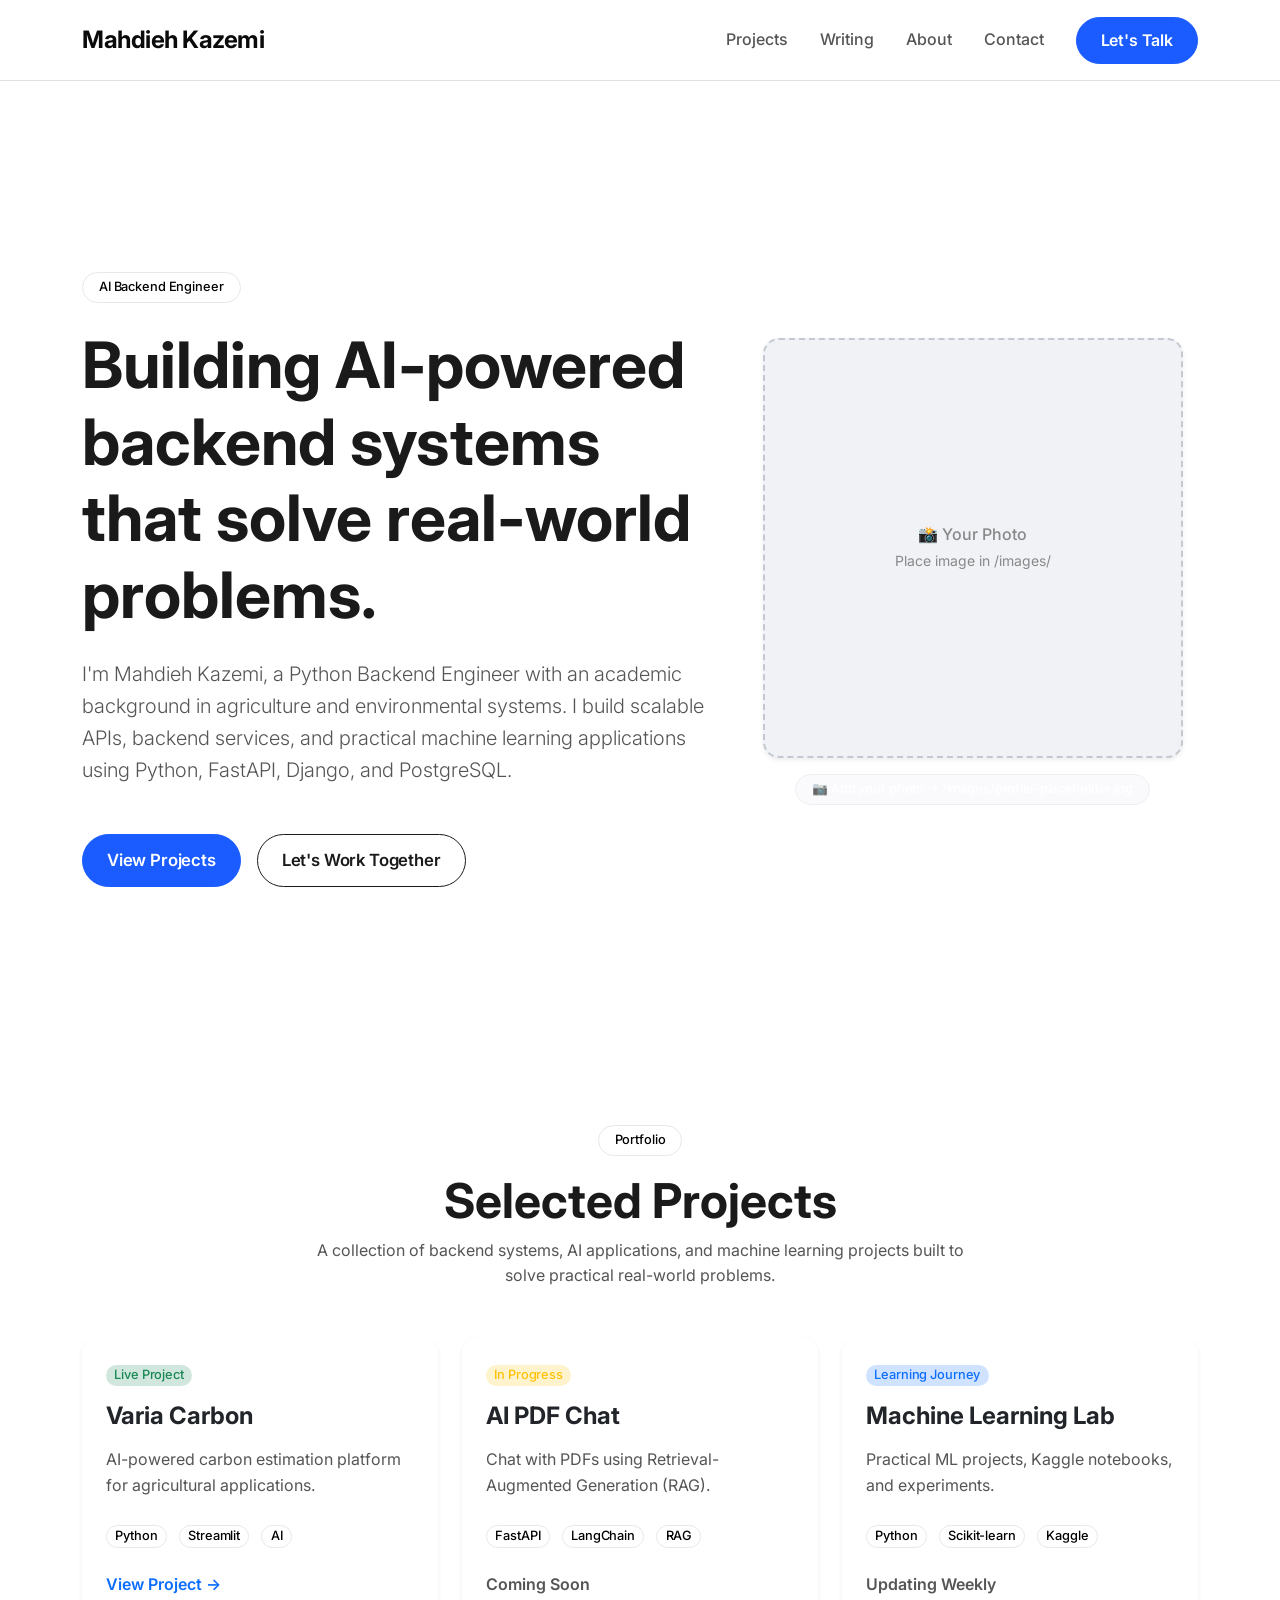
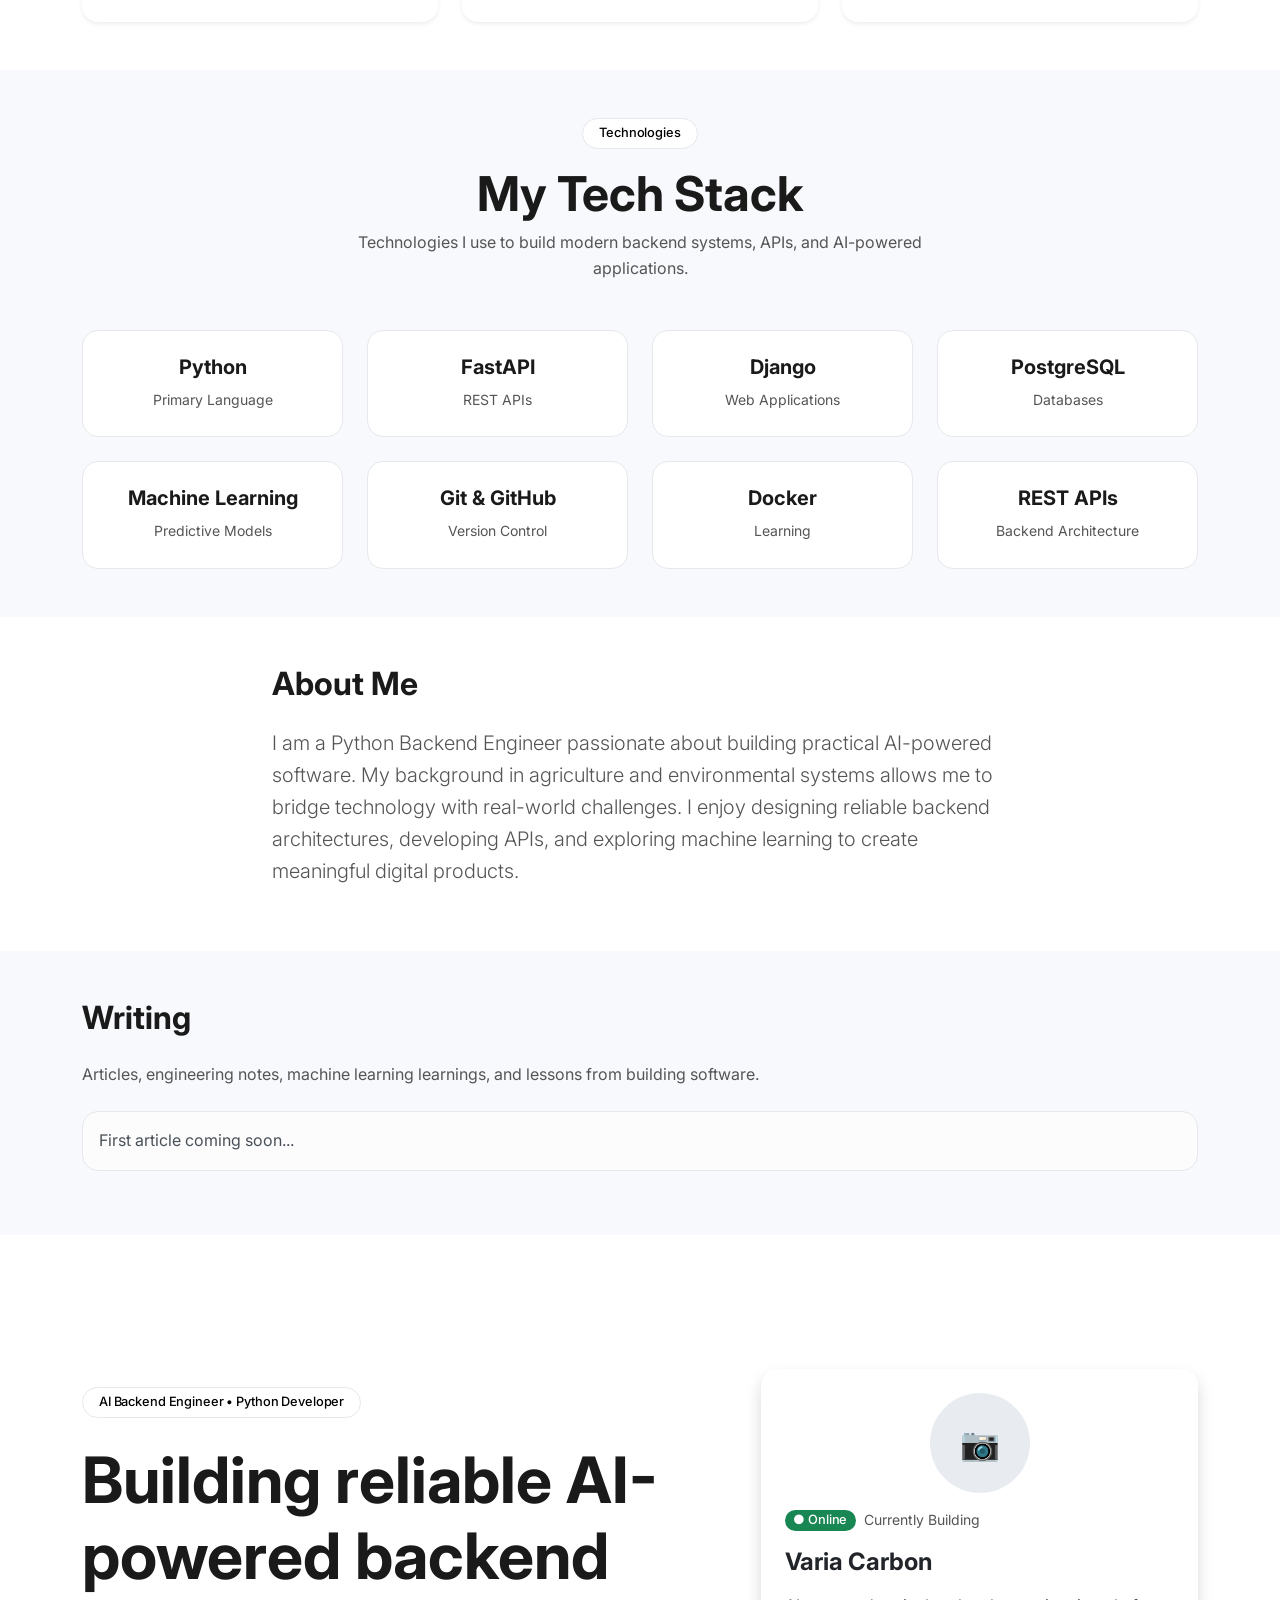
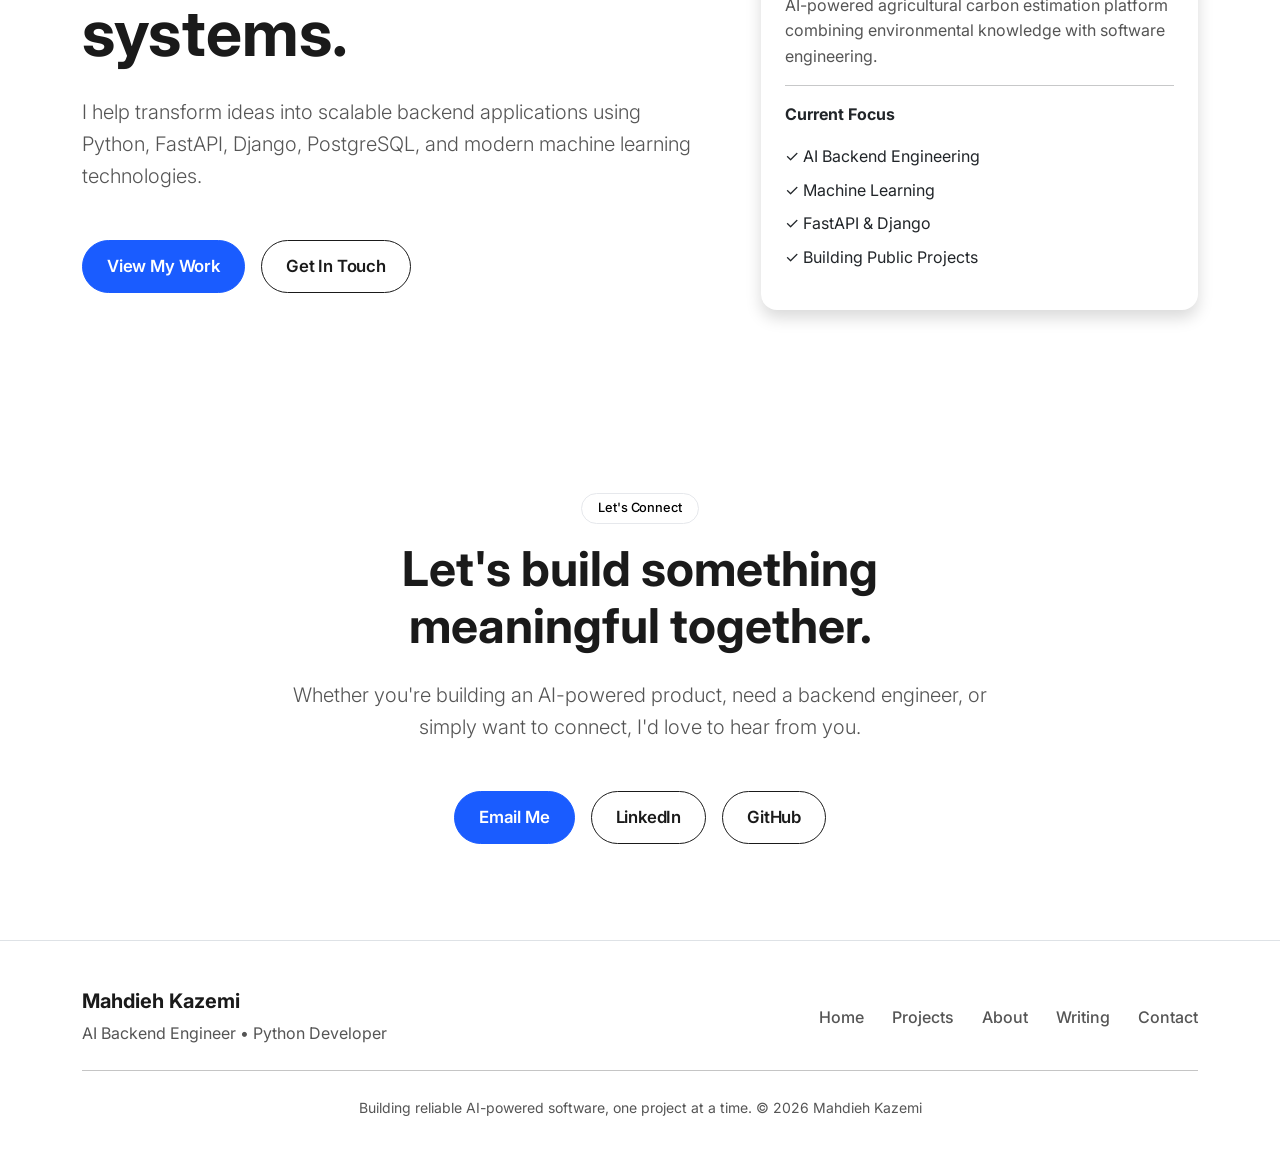
==== index.html @ f0d08c25 "Initial portfolio structure" ====
<!DOCTYPE html>
<html lang="en">
<head>
  <meta charset="UTF-8" />
  <meta name="viewport" content="width=device-width, initial-scale=1.0" />
  <title>Mahdieh Kazemi · AI Backend Engineer</title>
  <meta name="description" content="Mahdieh Kazemi is an AI Backend Engineer building AI-powered backend systems, APIs, and machine learning applications using Python, FastAPI, and Django." />
  <meta name="keywords" content="Python, FastAPI, Django, Machine Learning, AI, Backend Developer, PostgreSQL" />
  <meta name="author" content="Mahdieh Kazemi" />

  <!-- Bootstrap 5 -->
  <link href="https://cdn.jsdelivr.net/npm/bootstrap@5.3.7/dist/css/bootstrap.min.css" rel="stylesheet" />
  <!-- Google Font: Inter -->
  <link rel="preconnect" href="https://fonts.googleapis.com" />
  <link rel="preconnect" href="https://fonts.gstatic.com" crossorigin />
  <link href="https://fonts.googleapis.com/css2?family=Inter:wght@300;400;500;600;700;800&display=swap" rel="stylesheet" />
  <!-- Custom CSS -->
  <link rel="stylesheet" href="css/style.css" />
</head>
<body>

  <!-- ===== NAVBAR ===== -->
  <nav class="navbar navbar-expand-lg bg-white border-bottom sticky-top py-3">
    <div class="container">
      <a class="navbar-brand fw-bold fs-4" href="#">Mahdieh Kazemi</a>
      <button class="navbar-toggler" type="button" data-bs-toggle="collapse" data-bs-target="#navbar">
        <span class="navbar-toggler-icon"></span>
      </button>
      <div class="collapse navbar-collapse justify-content-end" id="navbar">
        <ul class="navbar-nav align-items-lg-center">
          <li class="nav-item mx-lg-2"><a class="nav-link" href="#projects">Projects</a></li>
          <li class="nav-item mx-lg-2"><a class="nav-link" href="#writing">Writing</a></li>
          <li class="nav-item mx-lg-2"><a class="nav-link" href="#about">About</a></li>
          <li class="nav-item mx-lg-2"><a class="nav-link" href="#contact">Contact</a></li>
          <li class="nav-item ms-lg-3"><a href="#contact" class="btn btn-primary px-4">Let's Talk</a></li>
        </ul>
      </div>
    </div>
  </nav>

  <!-- ===== HERO (with photo placeholder) ===== -->
  <section class="hero py-5 py-lg-7">
    <div class="container">
      <div class="row align-items-center min-vh-100">
        <!-- Text content -->
        <div class="col-lg-7">
          <span class="badge text-bg-light border mb-4 px-3 py-2">AI Backend Engineer</span>
          <h1 class="display-3 fw-bold mb-4">Building AI-powered backend systems that solve real-world problems.</h1>
          <p class="lead text-secondary mb-5">
            I'm Mahdieh Kazemi, a Python Backend Engineer with an academic background in agriculture and environmental systems. I build scalable APIs, backend services, and practical machine learning applications using Python, FastAPI, Django, and PostgreSQL.
          </p>
          <div class="d-flex flex-wrap gap-3">
            <a href="#projects" class="btn btn-primary btn-lg px-4">View Projects</a>
            <a href="#contact" class="btn btn-outline-dark btn-lg px-4">Let's Work Together</a>
          </div>
        </div>
        <!-- Photo placeholder -->
        <div class="col-lg-5 mt-5 mt-lg-0">
          <div class="hero-image-wrapper text-center">
            <div class="hero-image-placeholder rounded-4 shadow-sm overflow-hidden" style="background: #f0f2f6; aspect-ratio: 1/1; max-width: 420px; margin: 0 auto; display: flex; align-items: center; justify-content: center; border: 2px dashed #c4c8d0;">
              <!-- ===== REPLACE src WITH YOUR IMAGE ===== -->
              <img 
                src="images/profile-placeholder.jpg" 
                alt="Mahdieh Kazemi - AI Backend Engineer" 
                class="img-fluid w-100 h-100 object-fit-cover"
                style="object-fit: cover;"
                onerror="this.style.display='none'; this.parentElement.innerHTML='<span style=\'color:#888; font-weight:500;\'>📸 Your Photo<br><small style=\'font-weight:400;\'>Place image in /images/</small></span>';"
              />
            </div>
            <p class="text-secondary mt-3 small" style="opacity:0.7;">
              <span class="badge bg-light border px-3 py-2">📷 Add your photo → /images/profile-placeholder.jpg</span>
            </p>
          </div>
        </div>
      </div>
    </div>
  </section>

  <!-- ===== PROJECTS ===== -->
  <section id="projects" class="py-5">
    <div class="container">
      <div class="text-center mb-5">
        <span class="badge text-bg-light border mb-3 px-3 py-2">Portfolio</span>
        <h2 class="fw-bold display-5">Selected Projects</h2>
        <p class="text-secondary col-lg-7 mx-auto">A collection of backend systems, AI applications, and machine learning projects built to solve practical real-world problems.</p>
      </div>
      <div class="row g-4">
        <!-- Project 1 -->
        <div class="col-lg-4">
          <div class="card h-100 border-0 shadow-sm rounded-4">
            <div class="card-body p-4">
              <span class="badge bg-success-subtle text-success mb-3">Live Project</span>
              <h3 class="h4 fw-bold mb-3">Varia Carbon</h3>
              <p class="text-secondary mb-4">AI-powered carbon estimation platform for agricultural applications.</p>
              <div class="mb-4">
                <span class="badge text-bg-light border me-2">Python</span>
                <span class="badge text-bg-light border me-2">Streamlit</span>
                <span class="badge text-bg-light border">AI</span>
              </div>
              <a href="https://varia-carbon.streamlit.run" target="_blank" class="text-decoration-none fw-semibold">View Project →</a>
            </div>
          </div>
        </div>
        <!-- Project 2 -->
        <div class="col-lg-4">
          <div class="card h-100 border-0 shadow-sm rounded-4">
            <div class="card-body p-4">
              <span class="badge bg-warning-subtle text-warning mb-3">In Progress</span>
              <h3 class="h4 fw-bold mb-3">AI PDF Chat</h3>
              <p class="text-secondary mb-4">Chat with PDFs using Retrieval-Augmented Generation (RAG).</p>
              <div class="mb-4">
                <span class="badge text-bg-light border me-2">FastAPI</span>
                <span class="badge text-bg-light border me-2">LangChain</span>
                <span class="badge text-bg-light border">RAG</span>
              </div>
              <span class="fw-semibold text-secondary">Coming Soon</span>
            </div>
          </div>
        </div>
        <!-- Project 3 -->
        <div class="col-lg-4">
          <div class="card h-100 border-0 shadow-sm rounded-4">
            <div class="card-body p-4">
              <span class="badge bg-primary-subtle text-primary mb-3">Learning Journey</span>
              <h3 class="h4 fw-bold mb-3">Machine Learning Lab</h3>
              <p class="text-secondary mb-4">Practical ML projects, Kaggle notebooks, and experiments.</p>
              <div class="mb-4">
                <span class="badge text-bg-light border me-2">Python</span>
                <span class="badge text-bg-light border me-2">Scikit-learn</span>
                <span class="badge text-bg-light border">Kaggle</span>
              </div>
              <span class="fw-semibold text-secondary">Updating Weekly</span>
            </div>
          </div>
        </div>
      </div>
    </div>
  </section>

  <!-- ===== TECH STACK ===== -->
  <section id="stack" class="py-5 bg-light">
    <div class="container">
      <div class="text-center mb-5">
        <span class="badge text-bg-light border mb-3 px-3 py-2">Technologies</span>
        <h2 class="fw-bold display-5">My Tech Stack</h2>
        <p class="text-secondary col-lg-7 mx-auto">Technologies I use to build modern backend systems, APIs, and AI-powered applications.</p>
      </div>
      <div class="row g-4 text-center">
        <div class="col-6 col-md-4 col-lg-3"><div class="p-4 bg-white rounded-4 border h-100"><h5 class="fw-bold mb-2">Python</h5><small class="text-secondary">Primary Language</small></div></div>
        <div class="col-6 col-md-4 col-lg-3"><div class="p-4 bg-white rounded-4 border h-100"><h5 class="fw-bold mb-2">FastAPI</h5><small class="text-secondary">REST APIs</small></div></div>
        <div class="col-6 col-md-4 col-lg-3"><div class="p-4 bg-white rounded-4 border h-100"><h5 class="fw-bold mb-2">Django</h5><small class="text-secondary">Web Applications</small></div></div>
        <div class="col-6 col-md-4 col-lg-3"><div class="p-4 bg-white rounded-4 border h-100"><h5 class="fw-bold mb-2">PostgreSQL</h5><small class="text-secondary">Databases</small></div></div>
        <div class="col-6 col-md-4 col-lg-3"><div class="p-4 bg-white rounded-4 border h-100"><h5 class="fw-bold mb-2">Machine Learning</h5><small class="text-secondary">Predictive Models</small></div></div>
        <div class="col-6 col-md-4 col-lg-3"><div class="p-4 bg-white rounded-4 border h-100"><h5 class="fw-bold mb-2">Git & GitHub</h5><small class="text-secondary">Version Control</small></div></div>
        <div class="col-6 col-md-4 col-lg-3"><div class="p-4 bg-white rounded-4 border h-100"><h5 class="fw-bold mb-2">Docker</h5><small class="text-secondary">Learning</small></div></div>
        <div class="col-6 col-md-4 col-lg-3"><div class="p-4 bg-white rounded-4 border h-100"><h5 class="fw-bold mb-2">REST APIs</h5><small class="text-secondary">Backend Architecture</small></div></div>
      </div>
    </div>
  </section>

  <!-- ===== ABOUT ===== -->
  <section id="about" class="py-5">
    <div class="container">
      <div class="row justify-content-center">
        <div class="col-lg-8">
          <h2 class="fw-bold mb-4">About Me</h2>
          <p class="lead text-secondary">
            I am a Python Backend Engineer passionate about building practical AI-powered software. My background in agriculture and environmental systems allows me to bridge technology with real-world challenges. I enjoy designing reliable backend architectures, developing APIs, and exploring machine learning to create meaningful digital products.
          </p>
        </div>
      </div>
    </div>
  </section>

  <!-- ===== WRITING ===== -->
  <section id="writing" class="py-5 bg-light">
    <div class="container">
      <h2 class="fw-bold mb-4">Writing</h2>
      <p class="text-secondary">Articles, engineering notes, machine learning learnings, and lessons from building software.</p>
      <div class="alert alert-light border rounded-4 mt-4">First article coming soon...</div>
    </div>
  </section>

  <!-- ===== SECONDARY HERO (with photo) ===== -->
  <section class="hero d-flex align-items-center py-5">
    <div class="container">
      <div class="row align-items-center g-5">
        <div class="col-lg-7">
          <span class="badge rounded-pill text-bg-light border px-3 py-2 mb-4">AI Backend Engineer • Python Developer</span>
          <h1 class="display-3 fw-bold mb-4">Building reliable AI-powered backend systems.</h1>
          <p class="lead text-secondary mb-5">I help transform ideas into scalable backend applications using Python, FastAPI, Django, PostgreSQL, and modern machine learning technologies.</p>
          <div class="d-flex flex-wrap gap-3">
            <a href="#projects" class="btn btn-primary btn-lg px-4">View My Work</a>
            <a href="#contact" class="btn btn-outline-dark btn-lg px-4">Get In Touch</a>
          </div>
        </div>
        <div class="col-lg-5">
          <div class="card border-0 shadow rounded-4">
            <div class="card-body p-4">
              <!-- Photo inside card -->
              <div class="text-center mb-3">
                <img 
                  src="images/profile-placeholder.jpg" 
                  alt="Mahdieh Kazemi" 
                  class="rounded-circle shadow-sm" 
                  style="width: 100px; height: 100px; object-fit: cover; border: 3px solid white;"
                  onerror="this.style.display='none'; this.parentElement.innerHTML='<div style=\'width:100px;height:100px;border-radius:50%;background:#e8ecf0;margin:0 auto;display:flex;align-items:center;justify-content:center;font-size:2rem;\'>📷</div>';"
                />
              </div>
              <div class="d-flex align-items-center mb-3">
                <span class="badge bg-success me-2">● Online</span>
                <small class="text-secondary">Currently Building</small>
              </div>
              <h4 class="fw-bold mb-3">Varia Carbon</h4>
              <p class="text-secondary">AI-powered agricultural carbon estimation platform combining environmental knowledge with software engineering.</p>
              <hr>
              <div class="mb-3"><strong>Current Focus</strong></div>
              <ul class="list-unstyled">
                <li class="mb-2">✓ AI Backend Engineering</li>
                <li class="mb-2">✓ Machine Learning</li>
                <li class="mb-2">✓ FastAPI & Django</li>
                <li>✓ Building Public Projects</li>
              </ul>
            </div>
          </div>
        </div>
      </div>
    </div>
  </section>

  <!-- ===== CONTACT ===== -->
  <section id="contact" class="py-5">
    <div class="container">
      <div class="row justify-content-center">
        <div class="col-lg-8 text-center">
          <span class="badge text-bg-light border px-3 py-2 mb-3">Let's Connect</span>
          <h2 class="display-5 fw-bold mb-4">Let's build something meaningful together.</h2>
          <p class="lead text-secondary mb-5">Whether you're building an AI-powered product, need a backend engineer, or simply want to connect, I'd love to hear from you.</p>
          <div class="d-flex justify-content-center flex-wrap gap-3 mb-5">
            <a href="mailto:YOUR_EMAIL" class="btn btn-primary btn-lg px-4">Email Me</a>
            <a href="https://linkedin.com/in/YOUR_USERNAME" target="_blank" class="btn btn-outline-dark btn-lg px-4">LinkedIn</a>
            <a href="https://github.com/YOUR_USERNAME" target="_blank" class="btn btn-outline-dark btn-lg px-4">GitHub</a>
          </div>
        </div>
      </div>
    </div>
  </section>

  <!-- ===== FOOTER ===== -->
  <footer class="border-top py-5">
    <div class="container">
      <div class="row align-items-center">
        <div class="col-lg-6 text-center text-lg-start">
          <h5 class="fw-bold mb-2">Mahdieh Kazemi</h5>
          <p class="text-secondary mb-0">AI Backend Engineer • Python Developer</p>
        </div>
        <div class="col-lg-6 text-center text-lg-end mt-4 mt-lg-0">
          <a href="#" class="text-decoration-none text-secondary me-4">Home</a>
          <a href="#projects" class="text-decoration-none text-secondary me-4">Projects</a>
          <a href="#about" class="text-decoration-none text-secondary me-4">About</a>
          <a href="#writing" class="text-decoration-none text-secondary me-4">Writing</a>
          <a href="#contact" class="text-decoration-none text-secondary">Contact</a>
        </div>
      </div>
      <hr class="my-4">
      <div class="row">
        <div class="col text-center">
          <small class="text-secondary">Building reliable AI-powered software, one project at a time. © 2026 Mahdieh Kazemi</small>
        </div>
      </div>
    </div>
  </footer>

  <!-- Bootstrap JS -->
  <script src="https://cdn.jsdelivr.net/npm/bootstrap@5.3.7/dist/js/bootstrap.bundle.min.js"></script>
</body>
</html>
---- css/style.css ----
/* ============================================
   style.css · Mahdieh Kazemi Portfolio
   Custom design system & overrides
   ============================================ */

/* ---------- GLOBAL ---------- */
* {
  margin: 0;
  padding: 0;
  box-sizing: border-box;
}

html {
  scroll-behavior: smooth;
}

body {
  font-family: 'Inter', -apple-system, BlinkMacSystemFont, 'Segoe UI', Roboto, Helvetica, Arial, sans-serif;
  background-color: #ffffff;
  color: #1a1a1a;
  line-height: 1.6;
  -webkit-font-smoothing: antialiased;
  -moz-osx-font-smoothing: grayscale;
}

/* ---------- DESIGN SYSTEM (colors) ---------- */
:root {
  --color-primary: #1a5cff;
  --color-primary-hover: #0d47d1;
  --color-primary-light: #e8edff;
  --color-dark: #0b0b0b;
  --color-text: #1a1a1a;
  --color-text-secondary: #555555;
  --color-border: #e6e8ec;
  --color-bg-light: #f8f9fc;
  --color-white: #ffffff;
  --shadow-sm: 0 4px 12px rgba(0, 0, 0, 0.04);
  --shadow-hover: 0 12px 36px rgba(0, 0, 0, 0.08);
  --radius-card: 1.25rem;
  --transition: 0.25s cubic-bezier(0.25, 0.46, 0.45, 0.94);
}

/* ---------- TYPOGRAPHY (Inter applied) ---------- */
h1, h2, h3, h4, h5, h6,
.h1, .h2, .h3, .h4, .h5, .h6,
p, a, li, span, div, button,
.navbar, .btn, .badge, .card,
.lead, .display-1, .display-2, .display-3, .display-4, .display-5, .display-6 {
  font-family: 'Inter', -apple-system, BlinkMacSystemFont, 'Segoe UI', Roboto, sans-serif;
}

/* ---------- HERO (≈90vh) ---------- */
.hero {
  min-height: 90vh;
  display: flex;
  align-items: center;
  padding: 3rem 0;
}

/* ---------- SECTION SPACING (standard) ---------- */
section {
  padding: 5rem 0;
}

@media (max-width: 768px) {
  section {
    padding: 3.5rem 0;
  }
}

/* ---------- BUTTONS (custom hover & design) ---------- */
.btn {
  font-weight: 600;
  letter-spacing: -0.01em;
  border-radius: 60px;
  transition: var(--transition);
  font-size: 1rem;
  padding: 0.65rem 1.75rem;
  border-width: 1.5px;
}

.btn-primary {
  background-color: var(--color-primary);
  border-color: var(--color-primary);
  color: #fff;
}

.btn-primary:hover,
.btn-primary:focus {
  background-color: var(--color-primary-hover);
  border-color: var(--color-primary-hover);
  transform: translateY(-2px);
  box-shadow: 0 8px 24px rgba(26, 92, 255, 0.25);
  color: #fff;
}

.btn-outline-dark {
  border-color: #1a1a1a;
  color: #1a1a1a;
  background: transparent;
}

.btn-outline-dark:hover,
.btn-outline-dark:focus {
  background-color: #1a1a1a;
  border-color: #1a1a1a;
  color: #fff;
  transform: translateY(-2px);
  box-shadow: 0 8px 24px rgba(0, 0, 0, 0.10);
}

.btn-lg {
  padding: 0.8rem 2.25rem;
  font-size: 1.05rem;
}

/* ---------- CARDS (project cards) ---------- */
.card {
  transition: var(--transition);
  border-radius: var(--radius-card);
  background: var(--color-white);
  border: 1px solid transparent;
}

.card:hover {
  transform: translateY(-6px);
  box-shadow: var(--shadow-hover);
  border-color: var(--color-border);
}

.card .card-body {
  padding: 1.75rem;
}

/* ---------- BADGES (light border style) ---------- */
.badge {
  font-weight: 500;
  letter-spacing: -0.01em;
  border-radius: 60px;
  font-size: 0.8rem;
}

.badge.text-bg-light.border {
  background-color: var(--color-white) !important;
  border: 1px solid var(--color-border) !important;
  color: var(--color-text-secondary);
}

/* ---------- TECH STACK BADGES (custom) ---------- */
.badge.bg-white.text-dark.border {
  background-color: var(--color-white) !important;
  border: 1px solid var(--color-border) !important;
  color: var(--color-text);
  font-weight: 500;
  font-size: 0.9rem;
  transition: var(--transition);
}

.badge.bg-white.text-dark.border:hover {
  background-color: var(--color-bg-light) !important;
  border-color: #c0c4cc !important;
  transform: translateY(-2px);
}

/* ---------- NAVBAR (refined) ---------- */
.navbar {
  background-color: rgba(255, 255, 255, 0.92);
  backdrop-filter: blur(8px);
  -webkit-backdrop-filter: blur(8px);
  border-bottom: 1px solid rgba(0, 0, 0, 0.04);
}

.navbar .nav-link {
  font-weight: 500;
  color: var(--color-text-secondary);
  transition: var(--transition);
  padding: 0.5rem 0.75rem;
  border-radius: 60px;
}

.navbar .nav-link:hover {
  color: var(--color-primary);
  background-color: var(--color-primary-light);
}

.navbar .navbar-brand {
  letter-spacing: -0.02em;
  color: var(--color-dark);
}

/* ---------- FOOTER ---------- */
footer a {
  transition: var(--transition);
  font-weight: 500;
}

footer a:hover {
  color: var(--color-primary) !important;
}

/* ---------- MISC UTILITIES ---------- */
.text-secondary {
  color: var(--color-text-secondary) !important;
}

.bg-light {
  background-color: var(--color-bg-light) !important;
}

.border {
  border-color: var(--color-border) !important;
}

.rounded-4 {
  border-radius: var(--radius-card);
}

.shadow-sm {
  box-shadow: var(--shadow-sm);
}

/* ---------- RESPONSIVE TWEAKS ---------- */
@media (max-width: 576px) {
  .hero {
    min-height: 80vh;
    padding: 2rem 0;
  }

  .display-3 {
    font-size: 2.5rem;
  }

  .btn-lg {
    padding: 0.65rem 1.5rem;
    font-size: 0.95rem;
  }

  .card .card-body {
    padding: 1.5rem;
  }
}

/* ---------- SCROLLBAR (optional polish) ---------- */
::-webkit-scrollbar {
  width: 8px;
}
::-webkit-scrollbar-track {
  background: var(--color-bg-light);
}
::-webkit-scrollbar-thumb {
  background: #c4c8d0;
  border-radius: 12px;
}
::-webkit-scrollbar-thumb:hover {
  background: #a8adb8;
}
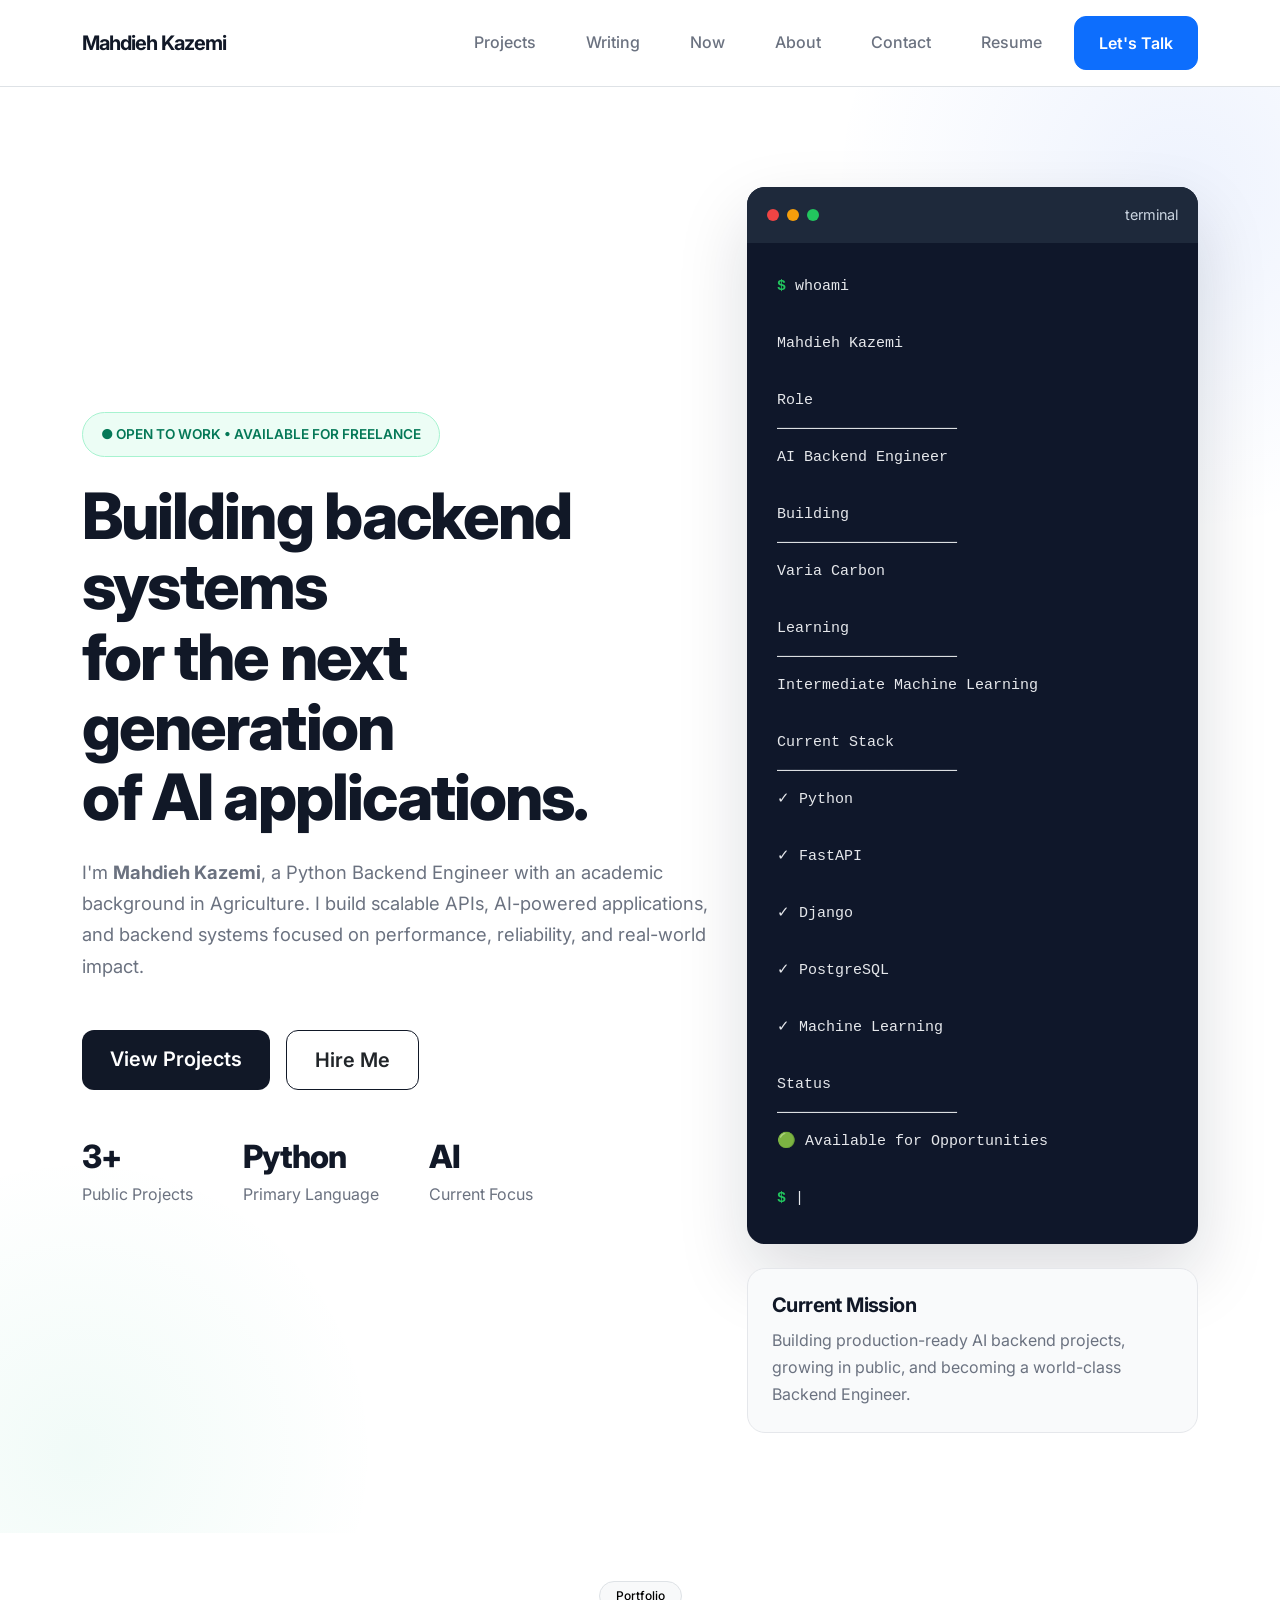
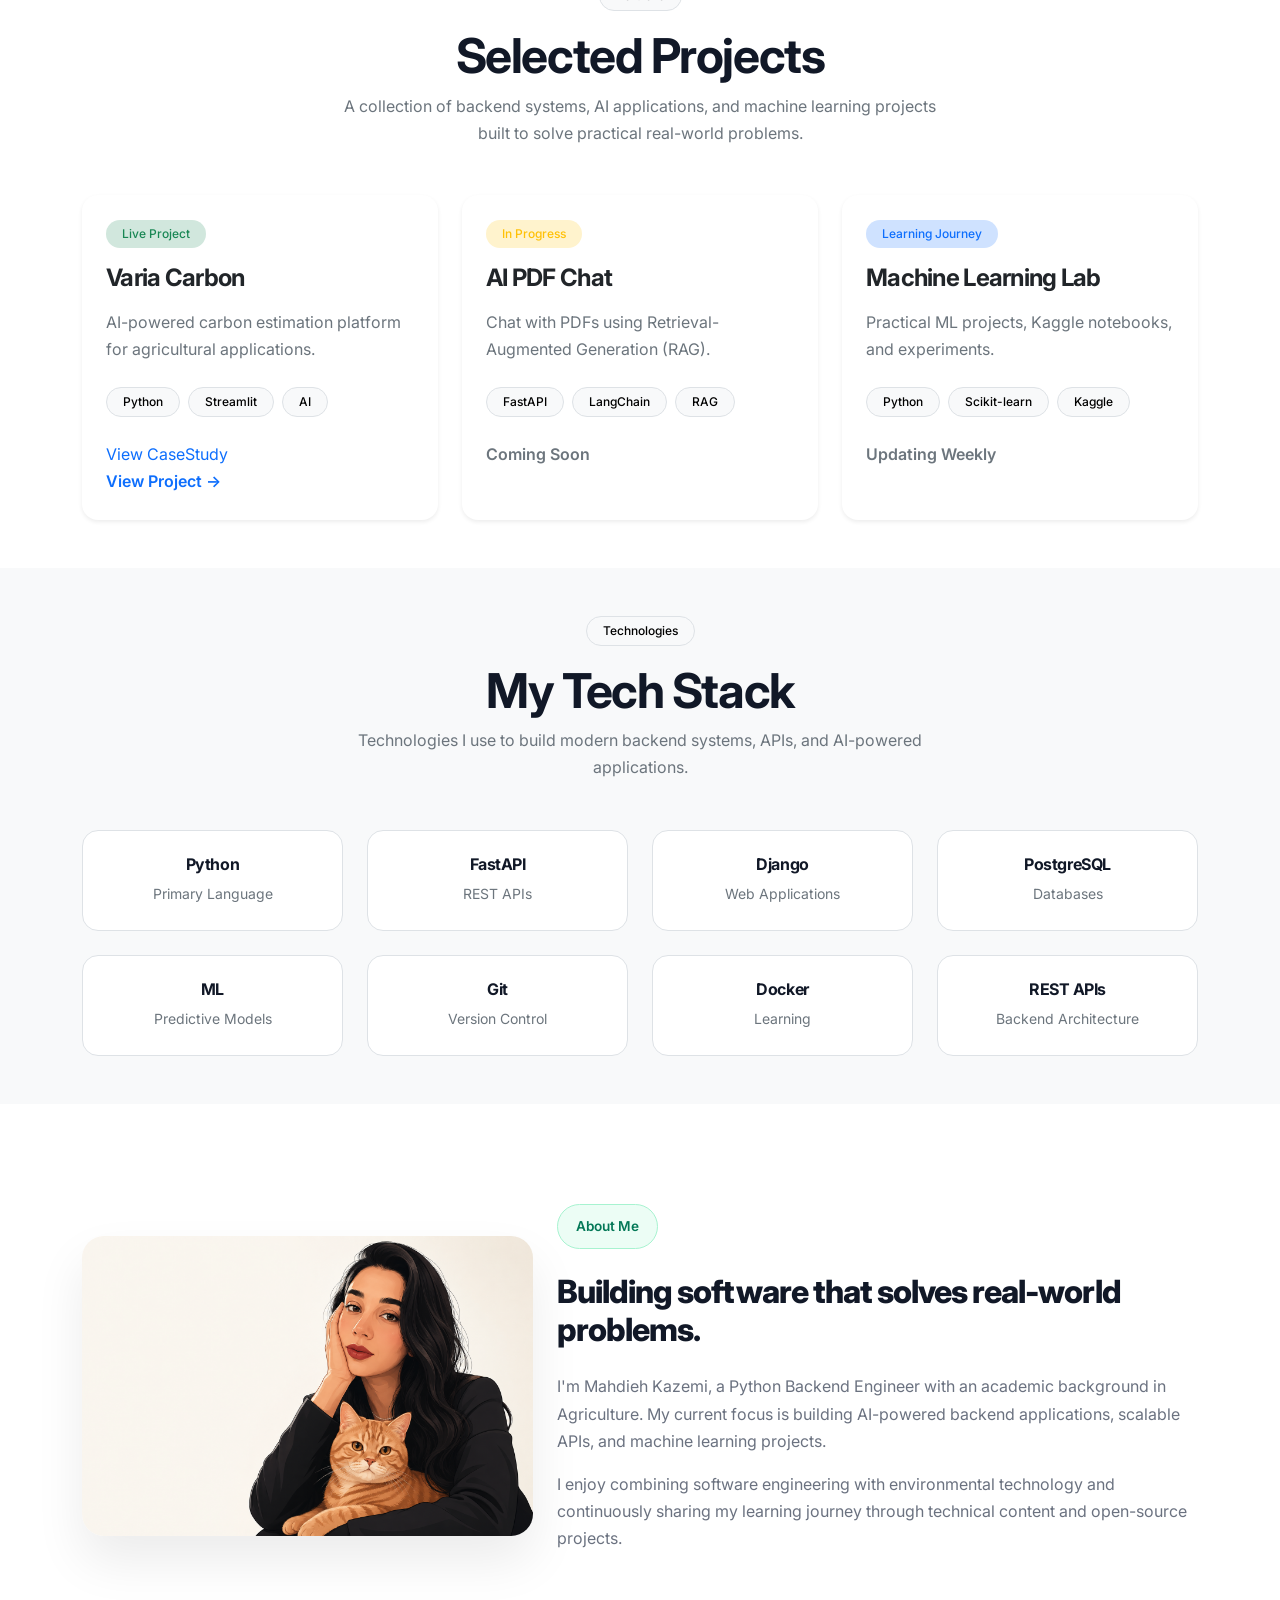
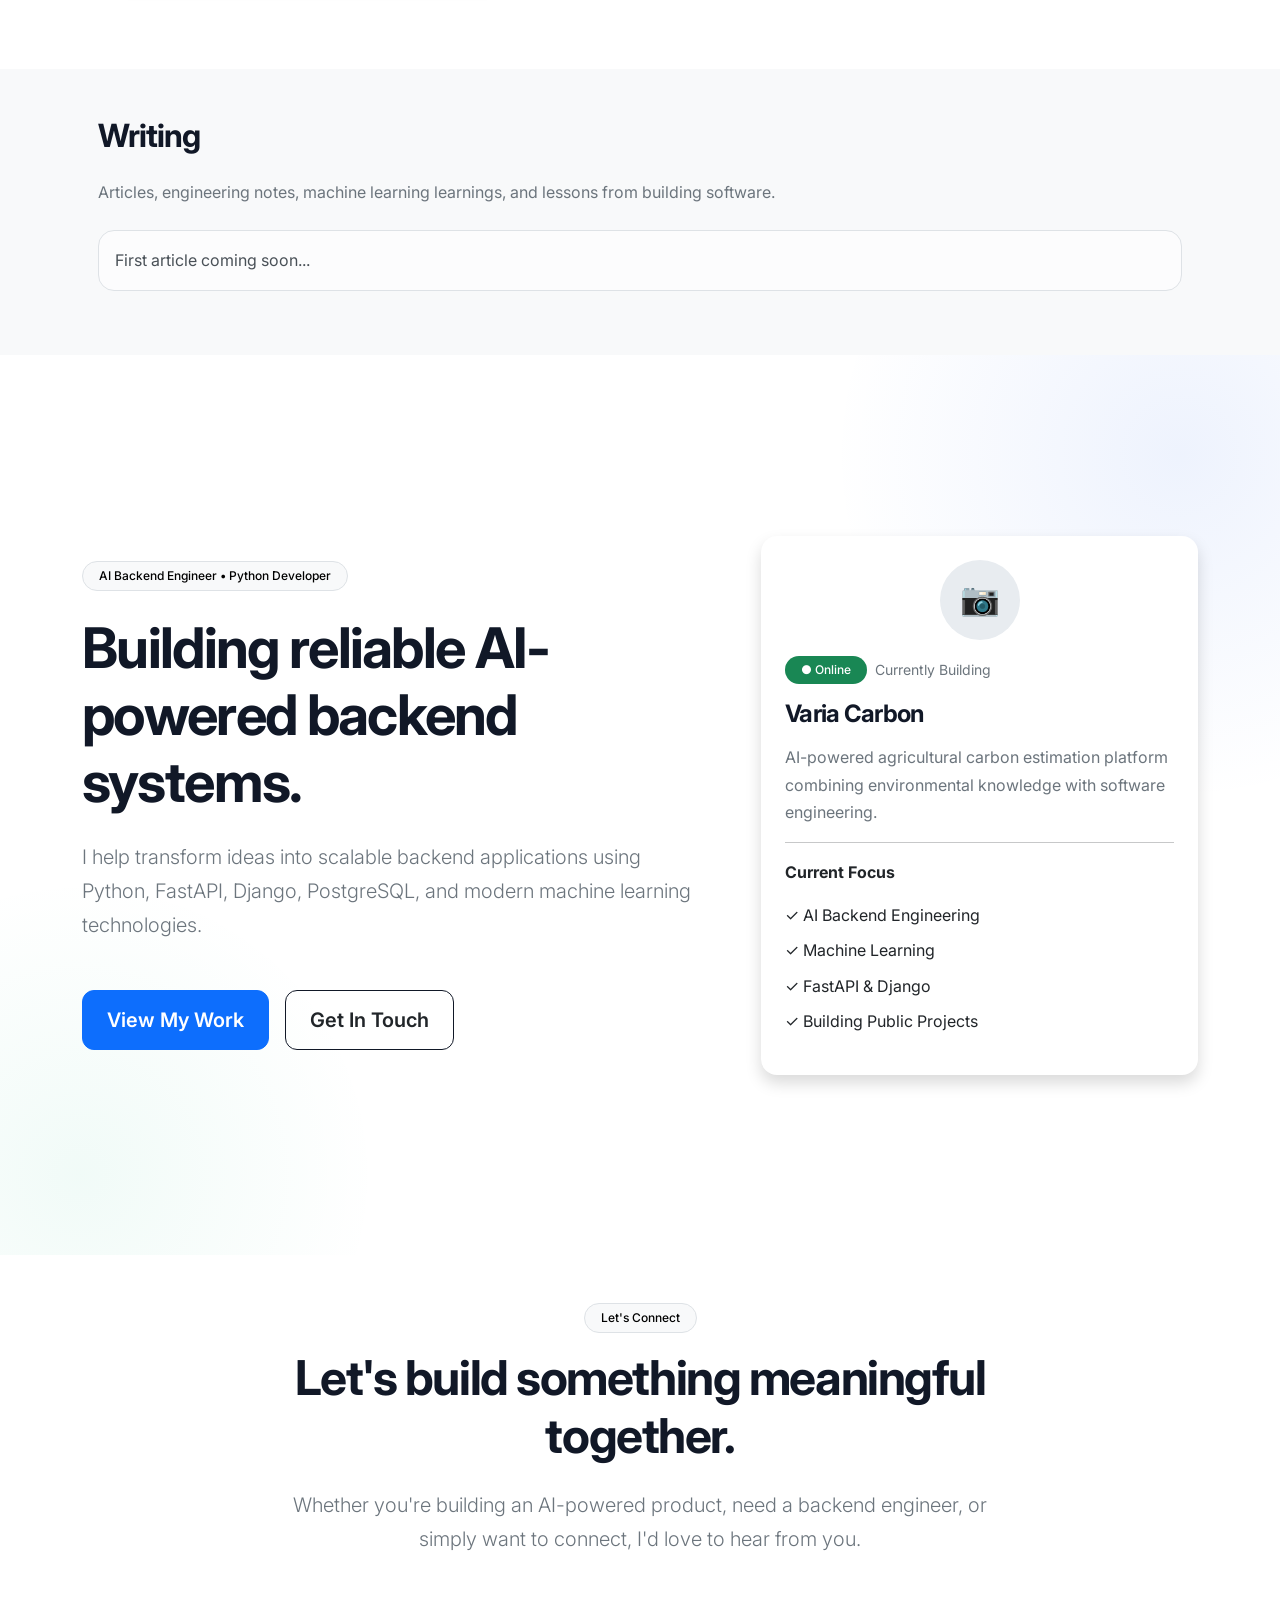
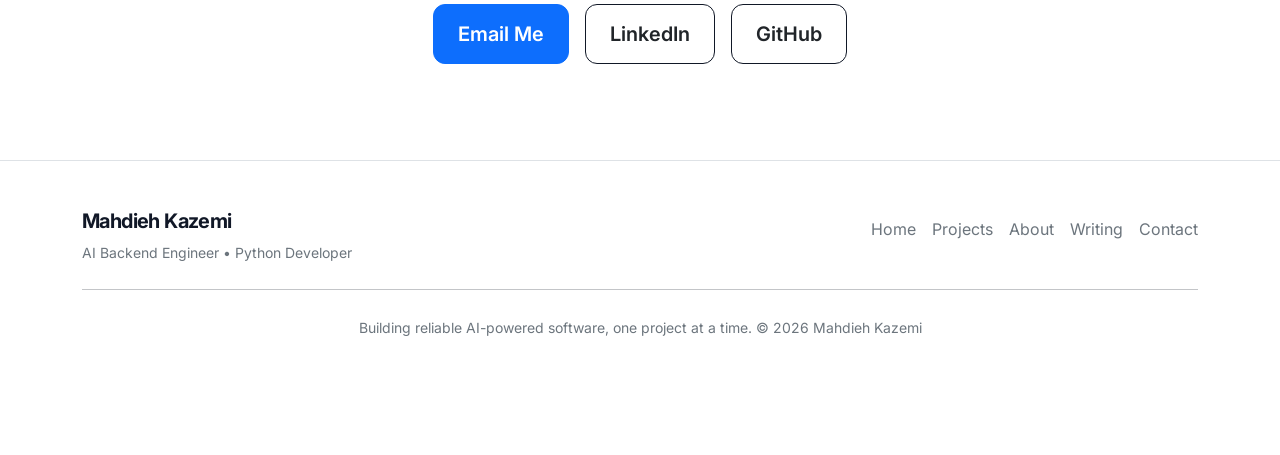
==== commit 9c53f410: "redesign index.html and create uses, now and variacarbon pages + refactor everything" ====
--- a/index.html
+++ b/index.html
@@ -15,118 +15,286 @@
   <link rel="preconnect" href="https://fonts.gstatic.com" crossorigin />
   <link href="https://fonts.googleapis.com/css2?family=Inter:wght@300;400;500;600;700;800&display=swap" rel="stylesheet" />
   <!-- Custom CSS -->
-  <link rel="stylesheet" href="css/style.css" />
+<link rel="stylesheet" href="assets/css/style.css">
+  <link rel="icon" type="image/png" sizes="32x32" href="assets/icons/Group 1.png">
 </head>
 <body>
 
   <!-- ===== NAVBAR ===== -->
-  <nav class="navbar navbar-expand-lg bg-white border-bottom sticky-top py-3">
-    <div class="container">
-      <a class="navbar-brand fw-bold fs-4" href="#">Mahdieh Kazemi</a>
-      <button class="navbar-toggler" type="button" data-bs-toggle="collapse" data-bs-target="#navbar">
+  <nav class="navbar navbar-expand-lg bg-white border-bottom sticky-top py-2 py-lg-3">
+    <div class="container">
+      <a class="navbar-brand fw-bold fs-5 fs-lg-4" href="#">Mahdieh Kazemi</a>
+      <button class="navbar-toggler border-0" type="button" data-bs-toggle="collapse" data-bs-target="#navbar">
         <span class="navbar-toggler-icon"></span>
       </button>
-      <div class="collapse navbar-collapse justify-content-end" id="navbar">
-        <ul class="navbar-nav align-items-lg-center">
-          <li class="nav-item mx-lg-2"><a class="nav-link" href="#projects">Projects</a></li>
-          <li class="nav-item mx-lg-2"><a class="nav-link" href="#writing">Writing</a></li>
-          <li class="nav-item mx-lg-2"><a class="nav-link" href="#about">About</a></li>
-          <li class="nav-item mx-lg-2"><a class="nav-link" href="#contact">Contact</a></li>
-          <li class="nav-item ms-lg-3"><a href="#contact" class="btn btn-primary px-4">Let's Talk</a></li>
+      <div class="collapse navbar-collapse" id="navbar">
+        <ul class="navbar-nav ms-auto align-items-lg-center mt-3 mt-lg-0">
+          <li class="nav-item mx-lg-2"><a class="nav-link px-3 px-lg-2" href="#projects">Projects</a></li>
+          <li class="nav-item mx-lg-2"><a class="nav-link px-3 px-lg-2" href="#writing">Writing</a></li>
+          <li class="nav-item mx-lg-2"><a class="nav-link px-3 px-lg-2" href="/now.html">Now</a></li>
+          <li class="nav-item mx-lg-2"><a class="nav-link px-3 px-lg-2" href="#about">About</a></li>
+          <li class="nav-item mx-lg-2"><a class="nav-link px-3 px-lg-2" href="#contact">Contact</a></li>
+          <li class="nav-item mx-lg-2"><a class="nav-link px-3 px-lg-2" href="#resume">Resume</a></li>
+
+          <li class="nav-item ms-lg-3 mt-2 mt-lg-0">
+            <a href="#contact" class="btn btn-primary w-100 w-lg-auto px-4">Let's Talk</a>
+          </li>
         </ul>
       </div>
     </div>
   </nav>
 
-  <!-- ===== HERO (with photo placeholder) ===== -->
-  <section class="hero py-5 py-lg-7">
-    <div class="container">
-      <div class="row align-items-center min-vh-100">
-        <!-- Text content -->
-        <div class="col-lg-7">
-          <span class="badge text-bg-light border mb-4 px-3 py-2">AI Backend Engineer</span>
-          <h1 class="display-3 fw-bold mb-4">Building AI-powered backend systems that solve real-world problems.</h1>
-          <p class="lead text-secondary mb-5">
-            I'm Mahdieh Kazemi, a Python Backend Engineer with an academic background in agriculture and environmental systems. I build scalable APIs, backend services, and practical machine learning applications using Python, FastAPI, Django, and PostgreSQL.
-          </p>
-          <div class="d-flex flex-wrap gap-3">
-            <a href="#projects" class="btn btn-primary btn-lg px-4">View Projects</a>
-            <a href="#contact" class="btn btn-outline-dark btn-lg px-4">Let's Work Together</a>
-          </div>
-        </div>
-        <!-- Photo placeholder -->
-        <div class="col-lg-5 mt-5 mt-lg-0">
-          <div class="hero-image-wrapper text-center">
-            <div class="hero-image-placeholder rounded-4 shadow-sm overflow-hidden" style="background: #f0f2f6; aspect-ratio: 1/1; max-width: 420px; margin: 0 auto; display: flex; align-items: center; justify-content: center; border: 2px dashed #c4c8d0;">
-              <!-- ===== REPLACE src WITH YOUR IMAGE ===== -->
-              <img 
-                src="images/profile-placeholder.jpg" 
-                alt="Mahdieh Kazemi - AI Backend Engineer" 
-                class="img-fluid w-100 h-100 object-fit-cover"
-                style="object-fit: cover;"
-                onerror="this.style.display='none'; this.parentElement.innerHTML='<span style=\'color:#888; font-weight:500;\'>📸 Your Photo<br><small style=\'font-weight:400;\'>Place image in /images/</small></span>';"
-              />
-            </div>
-            <p class="text-secondary mt-3 small" style="opacity:0.7;">
-              <span class="badge bg-light border px-3 py-2">📷 Add your photo → /images/profile-placeholder.jpg</span>
-            </p>
-          </div>
-        </div>
-      </div>
-    </div>
-  </section>
+<!-- ================= HERO v2 ================= -->
+
+<section id="home" class="hero d-flex align-items-center">
+
+    <div class="container">
+
+        <div class="row align-items-center gy-5">
+
+            <!-- ================= LEFT ================= -->
+
+            <div class="col-lg-7">
+
+                <span class="hero-badge">
+
+                    ● OPEN TO WORK • AVAILABLE FOR FREELANCE
+
+                </span>
+
+                <h1 class="hero-title mt-4">
+
+                    Building backend systems
+                    <br>
+                    for the next generation
+                    <br>
+                    of AI applications.
+
+                </h1>
+
+                <p class="hero-description mt-4">
+
+                    I'm <strong>Mahdieh Kazemi</strong>, a Python Backend Engineer
+                    with an academic background in Agriculture.
+
+                    I build scalable APIs, AI-powered applications,
+                    and backend systems focused on performance,
+                    reliability, and real-world impact.
+
+                </p>
+
+                <!-- CTA -->
+
+                <div class="hero-buttons mt-5">
+
+                    <a href="#projects"
+                        class="btn btn-dark btn-lg">
+
+                        View Projects
+
+                    </a>
+
+                    <a href="#contact"
+                        class="btn btn-outline-dark btn-lg">
+
+                        Hire Me
+
+                    </a>
+
+                </div>
+
+                <!-- Quick Stats -->
+
+                <div class="hero-stats mt-5">
+
+                    <div class="stat-item">
+
+                        <h3>3+</h3>
+
+                        <span>
+
+                            Public Projects
+
+                        </span>
+
+                    </div>
+
+                    <div class="stat-item">
+
+                        <h3>Python</h3>
+
+                        <span>
+
+                            Primary Language
+
+                        </span>
+
+                    </div>
+
+                    <div class="stat-item">
+
+                        <h3>AI</h3>
+
+                        <span>
+
+                            Current Focus
+
+                        </span>
+
+                    </div>
+
+                </div>
+
+            </div>
+
+            <!-- ================= RIGHT ================= -->
+
+            <div class="col-lg-5">
+
+                <div class="terminal-card">
+
+                    <!-- Header -->
+
+                    <div class="terminal-header">
+
+                        <div class="terminal-dots">
+
+                            <span class="dot red"></span>
+
+                            <span class="dot yellow"></span>
+
+                            <span class="dot green"></span>
+
+                        </div>
+
+                        <div class="terminal-name">
+
+                            terminal
+
+                        </div>
+
+                    </div>
+
+                    <!-- Body -->
+
+                    <div class="terminal-body">
+
+<pre><code><span class="prompt">$</span> whoami
+
+Mahdieh Kazemi
+
+Role
+────────────────────
+AI Backend Engineer
+
+Building
+────────────────────
+Varia Carbon
+
+Learning
+────────────────────
+Intermediate Machine Learning
+
+Current Stack
+────────────────────
+✓ Python
+
+✓ FastAPI
+
+✓ Django
+
+✓ PostgreSQL
+
+✓ Machine Learning
+
+Status
+────────────────────
+🟢 Available for Opportunities
+
+<span class="prompt">$</span> <span class="cursor">|</span>
+</code></pre>
+
+                    </div>
+
+                </div>
+
+                <!-- Small Card -->
+
+                <div class="focus-card mt-4">
+
+                    <h5>
+
+                        Current Mission
+
+                    </h5>
+
+                    <p>
+
+                        Building production-ready AI backend
+                        projects, growing in public, and becoming
+                        a world-class Backend Engineer.
+
+                    </p>
+
+                </div>
+
+            </div>
+
+        </div>
+
+    </div>
+
+</section>
 
   <!-- ===== PROJECTS ===== -->
-  <section id="projects" class="py-5">
-    <div class="container">
-      <div class="text-center mb-5">
-        <span class="badge text-bg-light border mb-3 px-3 py-2">Portfolio</span>
+  <section id="projects" class="py-4 py-md-5">
+    <div class="container">
+      <div class="text-center mb-4 mb-md-5">
+        <span class="badge text-bg-light border mb-3 px-3 py-2 d-inline-block">Portfolio</span>
         <h2 class="fw-bold display-5">Selected Projects</h2>
-        <p class="text-secondary col-lg-7 mx-auto">A collection of backend systems, AI applications, and machine learning projects built to solve practical real-world problems.</p>
-      </div>
-      <div class="row g-4">
-        <!-- Project 1 -->
-        <div class="col-lg-4">
+        <p class="text-secondary col-lg-7 mx-auto px-3">A collection of backend systems, AI applications, and machine learning projects built to solve practical real-world problems.</p>
+      </div>
+      <div class="row g-3 g-md-4">
+        <div class="col-md-6 col-lg-4">
           <div class="card h-100 border-0 shadow-sm rounded-4">
-            <div class="card-body p-4">
-              <span class="badge bg-success-subtle text-success mb-3">Live Project</span>
+            <div class="card-body p-3 p-md-4">
+              <span class="badge bg-success-subtle text-success mb-3 d-inline-block">Live Project</span>
               <h3 class="h4 fw-bold mb-3">Varia Carbon</h3>
               <p class="text-secondary mb-4">AI-powered carbon estimation platform for agricultural applications.</p>
-              <div class="mb-4">
-                <span class="badge text-bg-light border me-2">Python</span>
-                <span class="badge text-bg-light border me-2">Streamlit</span>
+              <div class="mb-4 d-flex flex-wrap gap-2">
+                <span class="badge text-bg-light border">Python</span>
+                <span class="badge text-bg-light border">Streamlit</span>
                 <span class="badge text-bg-light border">AI</span>
               </div>
+              <a href="/projects/varia-carbon.html" target="_blank" class="text-decoration-none fw-normal">View CaseStudy</a><br>
               <a href="https://varia-carbon.streamlit.run" target="_blank" class="text-decoration-none fw-semibold">View Project →</a>
             </div>
           </div>
         </div>
-        <!-- Project 2 -->
-        <div class="col-lg-4">
+        <div class="col-md-6 col-lg-4">
           <div class="card h-100 border-0 shadow-sm rounded-4">
-            <div class="card-body p-4">
-              <span class="badge bg-warning-subtle text-warning mb-3">In Progress</span>
+            <div class="card-body p-3 p-md-4">
+              <span class="badge bg-warning-subtle text-warning mb-3 d-inline-block">In Progress</span>
               <h3 class="h4 fw-bold mb-3">AI PDF Chat</h3>
               <p class="text-secondary mb-4">Chat with PDFs using Retrieval-Augmented Generation (RAG).</p>
-              <div class="mb-4">
-                <span class="badge text-bg-light border me-2">FastAPI</span>
-                <span class="badge text-bg-light border me-2">LangChain</span>
+              <div class="mb-4 d-flex flex-wrap gap-2">
+                <span class="badge text-bg-light border">FastAPI</span>
+                <span class="badge text-bg-light border">LangChain</span>
                 <span class="badge text-bg-light border">RAG</span>
               </div>
               <span class="fw-semibold text-secondary">Coming Soon</span>
             </div>
           </div>
         </div>
-        <!-- Project 3 -->
-        <div class="col-lg-4">
+        <div class="col-md-6 col-lg-4">
           <div class="card h-100 border-0 shadow-sm rounded-4">
-            <div class="card-body p-4">
-              <span class="badge bg-primary-subtle text-primary mb-3">Learning Journey</span>
+            <div class="card-body p-3 p-md-4">
+              <span class="badge bg-primary-subtle text-primary mb-3 d-inline-block">Learning Journey</span>
               <h3 class="h4 fw-bold mb-3">Machine Learning Lab</h3>
               <p class="text-secondary mb-4">Practical ML projects, Kaggle notebooks, and experiments.</p>
-              <div class="mb-4">
-                <span class="badge text-bg-light border me-2">Python</span>
-                <span class="badge text-bg-light border me-2">Scikit-learn</span>
+              <div class="mb-4 d-flex flex-wrap gap-2">
+                <span class="badge text-bg-light border">Python</span>
+                <span class="badge text-bg-light border">Scikit-learn</span>
                 <span class="badge text-bg-light border">Kaggle</span>
               </div>
               <span class="fw-semibold text-secondary">Updating Weekly</span>
@@ -138,57 +306,146 @@
   </section>
 
   <!-- ===== TECH STACK ===== -->
-  <section id="stack" class="py-5 bg-light">
-    <div class="container">
-      <div class="text-center mb-5">
-        <span class="badge text-bg-light border mb-3 px-3 py-2">Technologies</span>
+  <section id="stack" class="py-4 py-md-5 bg-light">
+    <div class="container">
+      <div class="text-center mb-4 mb-md-5">
+        <span class="badge text-bg-light border mb-3 px-3 py-2 d-inline-block">Technologies</span>
         <h2 class="fw-bold display-5">My Tech Stack</h2>
-        <p class="text-secondary col-lg-7 mx-auto">Technologies I use to build modern backend systems, APIs, and AI-powered applications.</p>
-      </div>
-      <div class="row g-4 text-center">
-        <div class="col-6 col-md-4 col-lg-3"><div class="p-4 bg-white rounded-4 border h-100"><h5 class="fw-bold mb-2">Python</h5><small class="text-secondary">Primary Language</small></div></div>
-        <div class="col-6 col-md-4 col-lg-3"><div class="p-4 bg-white rounded-4 border h-100"><h5 class="fw-bold mb-2">FastAPI</h5><small class="text-secondary">REST APIs</small></div></div>
-        <div class="col-6 col-md-4 col-lg-3"><div class="p-4 bg-white rounded-4 border h-100"><h5 class="fw-bold mb-2">Django</h5><small class="text-secondary">Web Applications</small></div></div>
-        <div class="col-6 col-md-4 col-lg-3"><div class="p-4 bg-white rounded-4 border h-100"><h5 class="fw-bold mb-2">PostgreSQL</h5><small class="text-secondary">Databases</small></div></div>
-        <div class="col-6 col-md-4 col-lg-3"><div class="p-4 bg-white rounded-4 border h-100"><h5 class="fw-bold mb-2">Machine Learning</h5><small class="text-secondary">Predictive Models</small></div></div>
-        <div class="col-6 col-md-4 col-lg-3"><div class="p-4 bg-white rounded-4 border h-100"><h5 class="fw-bold mb-2">Git & GitHub</h5><small class="text-secondary">Version Control</small></div></div>
-        <div class="col-6 col-md-4 col-lg-3"><div class="p-4 bg-white rounded-4 border h-100"><h5 class="fw-bold mb-2">Docker</h5><small class="text-secondary">Learning</small></div></div>
-        <div class="col-6 col-md-4 col-lg-3"><div class="p-4 bg-white rounded-4 border h-100"><h5 class="fw-bold mb-2">REST APIs</h5><small class="text-secondary">Backend Architecture</small></div></div>
+        <p class="text-secondary col-lg-7 mx-auto px-3">Technologies I use to build modern backend systems, APIs, and AI-powered applications.</p>
+      </div>
+      <div class="row g-2 g-md-3 g-lg-4 text-center">
+        <div class="col-6 col-md-4 col-lg-3">
+          <div class="p-3 p-md-4 bg-white rounded-4 border h-100">
+            <h5 class="fw-bold mb-2 fs-6 fs-md-5">Python</h5>
+            <small class="text-secondary d-block">Primary Language</small>
+          </div>
+        </div>
+        <div class="col-6 col-md-4 col-lg-3">
+          <div class="p-3 p-md-4 bg-white rounded-4 border h-100">
+            <h5 class="fw-bold mb-2 fs-6 fs-md-5">FastAPI</h5>
+            <small class="text-secondary d-block">REST APIs</small>
+          </div>
+        </div>
+        <div class="col-6 col-md-4 col-lg-3">
+          <div class="p-3 p-md-4 bg-white rounded-4 border h-100">
+            <h5 class="fw-bold mb-2 fs-6 fs-md-5">Django</h5>
+            <small class="text-secondary d-block">Web Applications</small>
+          </div>
+        </div>
+        <div class="col-6 col-md-4 col-lg-3">
+          <div class="p-3 p-md-4 bg-white rounded-4 border h-100">
+            <h5 class="fw-bold mb-2 fs-6 fs-md-5">PostgreSQL</h5>
+            <small class="text-secondary d-block">Databases</small>
+          </div>
+        </div>
+        <div class="col-6 col-md-4 col-lg-3">
+          <div class="p-3 p-md-4 bg-white rounded-4 border h-100">
+            <h5 class="fw-bold mb-2 fs-6 fs-md-5">ML</h5>
+            <small class="text-secondary d-block">Predictive Models</small>
+          </div>
+        </div>
+        <div class="col-6 col-md-4 col-lg-3">
+          <div class="p-3 p-md-4 bg-white rounded-4 border h-100">
+            <h5 class="fw-bold mb-2 fs-6 fs-md-5">Git</h5>
+            <small class="text-secondary d-block">Version Control</small>
+          </div>
+        </div>
+        <div class="col-6 col-md-4 col-lg-3">
+          <div class="p-3 p-md-4 bg-white rounded-4 border h-100">
+            <h5 class="fw-bold mb-2 fs-6 fs-md-5">Docker</h5>
+            <small class="text-secondary d-block">Learning</small>
+          </div>
+        </div>
+        <div class="col-6 col-md-4 col-lg-3">
+          <div class="p-3 p-md-4 bg-white rounded-4 border h-100">
+            <h5 class="fw-bold mb-2 fs-6 fs-md-5">REST APIs</h5>
+            <small class="text-secondary d-block">Backend Architecture</small>
+          </div>
+        </div>
       </div>
     </div>
   </section>
 
-  <!-- ===== ABOUT ===== -->
-  <section id="about" class="py-5">
-    <div class="container">
-      <div class="row justify-content-center">
-        <div class="col-lg-8">
-          <h2 class="fw-bold mb-4">About Me</h2>
-          <p class="lead text-secondary">
-            I am a Python Backend Engineer passionate about building practical AI-powered software. My background in agriculture and environmental systems allows me to bridge technology with real-world challenges. I enjoy designing reliable backend architectures, developing APIs, and exploring machine learning to create meaningful digital products.
-          </p>
-        </div>
+ <!-- ================= ABOUT ================= -->
+
+<section id="about">
+
+    <div class="container">
+
+        <div class="row align-items-center gy-5">
+
+            <!-- Photo -->
+
+            <div class="col-lg-5">
+
+                <div class="about-image">
+
+                    <img src="assets/images/hero-profile.png"
+                         alt="Mahdieh Kazemi">
+
+                </div>
+
+            </div>
+
+            <!-- Content -->
+
+            <div class="col-lg-7">
+
+                <span class="hero-badge">
+
+                    About Me
+
+                </span>
+
+                <h2 class="mt-4 mb-4">
+
+                    Building software that solves
+                    real-world problems.
+
+                </h2>
+
+                <p>
+
+                    I'm Mahdieh Kazemi, a Python Backend Engineer with an academic
+                    background in Agriculture. My current focus is building AI-powered
+                    backend applications, scalable APIs, and machine learning projects.
+
+                </p>
+
+                <p>
+
+                    I enjoy combining software engineering with environmental
+                    technology and continuously sharing my learning journey through
+                    technical content and open-source projects.
+
+                </p>
+
+            </div>
+
+        </div>
+
+    </div>
+
+</section>
+  <!-- ===== WRITING ===== -->
+  <section id="writing" class="py-4 py-md-5 bg-light">
+    <div class="container">
+      <div class="px-3">
+        <h2 class="fw-bold mb-3 mb-md-4">Writing</h2>
+        <p class="text-secondary">Articles, engineering notes, machine learning learnings, and lessons from building software.</p>
+        <div class="alert alert-light border rounded-4 mt-4">First article coming soon...</div>
       </div>
     </div>
   </section>
 
-  <!-- ===== WRITING ===== -->
-  <section id="writing" class="py-5 bg-light">
-    <div class="container">
-      <h2 class="fw-bold mb-4">Writing</h2>
-      <p class="text-secondary">Articles, engineering notes, machine learning learnings, and lessons from building software.</p>
-      <div class="alert alert-light border rounded-4 mt-4">First article coming soon...</div>
-    </div>
-  </section>
-
-  <!-- ===== SECONDARY HERO (with photo) ===== -->
-  <section class="hero d-flex align-items-center py-5">
-    <div class="container">
-      <div class="row align-items-center g-5">
+  <!-- ===== SECONDARY HERO ===== -->
+  <section class="hero d-flex align-items-center py-4 py-md-5">
+    <div class="container">
+      <div class="row align-items-center g-4 g-lg-5">
         <div class="col-lg-7">
-          <span class="badge rounded-pill text-bg-light border px-3 py-2 mb-4">AI Backend Engineer • Python Developer</span>
-          <h1 class="display-3 fw-bold mb-4">Building reliable AI-powered backend systems.</h1>
-          <p class="lead text-secondary mb-5">I help transform ideas into scalable backend applications using Python, FastAPI, Django, PostgreSQL, and modern machine learning technologies.</p>
+          <span class="badge rounded-pill text-bg-light border px-3 py-2 mb-3 mb-md-4 d-inline-block">AI Backend Engineer • Python Developer</span>
+          <h1 class="display-4 display-md-3 fw-bold mb-3 mb-md-4">Building reliable AI-powered backend systems.</h1>
+          <p class="lead text-secondary mb-4 mb-md-5">I help transform ideas into scalable backend applications using Python, FastAPI, Django, PostgreSQL, and modern machine learning technologies.</p>
           <div class="d-flex flex-wrap gap-3">
             <a href="#projects" class="btn btn-primary btn-lg px-4">View My Work</a>
             <a href="#contact" class="btn btn-outline-dark btn-lg px-4">Get In Touch</a>
@@ -196,18 +453,17 @@
         </div>
         <div class="col-lg-5">
           <div class="card border-0 shadow rounded-4">
-            <div class="card-body p-4">
-              <!-- Photo inside card -->
+            <div class="card-body p-3 p-md-4">
               <div class="text-center mb-3">
                 <img 
                   src="images/profile-placeholder.jpg" 
                   alt="Mahdieh Kazemi" 
                   class="rounded-circle shadow-sm" 
-                  style="width: 100px; height: 100px; object-fit: cover; border: 3px solid white;"
-                  onerror="this.style.display='none'; this.parentElement.innerHTML='<div style=\'width:100px;height:100px;border-radius:50%;background:#e8ecf0;margin:0 auto;display:flex;align-items:center;justify-content:center;font-size:2rem;\'>📷</div>';"
+                  style="width: 80px; height: 80px; object-fit: cover; border: 3px solid white;"
+                  onerror="this.style.display='none'; this.parentElement.innerHTML='<div style=\'width:80px;height:80px;border-radius:50%;background:#e8ecf0;margin:0 auto;display:flex;align-items:center;justify-content:center;font-size:2rem;\'>📷</div>';"
                 />
               </div>
-              <div class="d-flex align-items-center mb-3">
+              <div class="d-flex align-items-center mb-3 flex-wrap">
                 <span class="badge bg-success me-2">● Online</span>
                 <small class="text-secondary">Currently Building</small>
               </div>
@@ -229,13 +485,13 @@
   </section>
 
   <!-- ===== CONTACT ===== -->
-  <section id="contact" class="py-5">
+  <section id="contact" class="py-4 py-md-5">
     <div class="container">
       <div class="row justify-content-center">
-        <div class="col-lg-8 text-center">
-          <span class="badge text-bg-light border px-3 py-2 mb-3">Let's Connect</span>
-          <h2 class="display-5 fw-bold mb-4">Let's build something meaningful together.</h2>
-          <p class="lead text-secondary mb-5">Whether you're building an AI-powered product, need a backend engineer, or simply want to connect, I'd love to hear from you.</p>
+        <div class="col-lg-8 text-center px-3">
+          <span class="badge text-bg-light border px-3 py-2 mb-3 d-inline-block">Let's Connect</span>
+          <h2 class="display-5 fw-bold mb-3 mb-md-4">Let's build something meaningful together.</h2>
+          <p class="lead text-secondary mb-4 mb-md-5">Whether you're building an AI-powered product, need a backend engineer, or simply want to connect, I'd love to hear from you.</p>
           <div class="d-flex justify-content-center flex-wrap gap-3 mb-5">
             <a href="mailto:YOUR_EMAIL" class="btn btn-primary btn-lg px-4">Email Me</a>
             <a href="https://linkedin.com/in/YOUR_USERNAME" target="_blank" class="btn btn-outline-dark btn-lg px-4">LinkedIn</a>
@@ -247,25 +503,28 @@
   </section>
 
   <!-- ===== FOOTER ===== -->
-  <footer class="border-top py-5">
-    <div class="container">
-      <div class="row align-items-center">
+  <footer class="border-top py-4 py-md-5">
+    <div class="container">
+      <div class="row align-items-center g-3">
         <div class="col-lg-6 text-center text-lg-start">
-          <h5 class="fw-bold mb-2">Mahdieh Kazemi</h5>
-          <p class="text-secondary mb-0">AI Backend Engineer • Python Developer</p>
-        </div>
-        <div class="col-lg-6 text-center text-lg-end mt-4 mt-lg-0">
-          <a href="#" class="text-decoration-none text-secondary me-4">Home</a>
-          <a href="#projects" class="text-decoration-none text-secondary me-4">Projects</a>
-          <a href="#about" class="text-decoration-none text-secondary me-4">About</a>
-          <a href="#writing" class="text-decoration-none text-secondary me-4">Writing</a>
-          <a href="#contact" class="text-decoration-none text-secondary">Contact</a>
-        </div>
-      </div>
-      <hr class="my-4">
+          <h5 class="fw-bold mb-1 mb-md-2">Mahdieh Kazemi</h5>
+          <p class="text-secondary mb-0 small">AI Backend Engineer • Python Developer</p>
+        </div>
+        <div class="col-lg-6 text-center text-lg-end mt-3 mt-lg-0">
+          <div class="d-flex flex-wrap justify-content-center justify-content-lg-end gap-2 gap-md-3">
+            <a href="#" class="text-decoration-none text-secondary">Home</a>
+            <a href="#projects" class="text-decoration-none text-secondary">Projects</a>
+            <a href="#about" class="text-decoration-none text-secondary">About</a>
+            <a href="#writing" class="text-decoration-none text-secondary">Writing</a>
+            <a href="#contact" class="text-decoration-none text-secondary">Contact</a>
+          </div>
+        </div>
+      </div>
+      <hr class="my-3 my-md-4">
       <div class="row">
         <div class="col text-center">
-          <small class="text-secondary">Building reliable AI-powered software, one project at a time. © 2026 Mahdieh Kazemi</small>
+          <small class="text-secondary d-block d-sm-inline">Building reliable AI-powered software, one project at a time.</small>
+          <small class="text-secondary d-block d-sm-inline">© 2026 Mahdieh Kazemi</small>
         </div>
       </div>
     </div>
--- a/assets/css/style.css
+++ b/assets/css/style.css
@@ -0,0 +1,1083 @@
+/* ==================================================
+   Mahdieh Kazemi Portfolio
+   Version 2.0
+================================================== */
+
+/* ================= RESET ================= */
+
+*,
+*::before,
+*::after{
+    margin:0;
+    padding:0;
+    box-sizing:border-box;
+}
+
+html{
+    scroll-behavior:smooth;
+}
+
+body{
+
+    font-family:'Inter',sans-serif;
+
+    background:#ffffff;
+
+    color:#111827;
+
+    line-height:1.7;
+
+    overflow-x:hidden;
+
+    -webkit-font-smoothing:antialiased;
+
+}
+
+/* ================= VARIABLES ================= */
+
+:root{
+
+--primary:#111827;
+
+--secondary:#6b7280;
+
+--light:#f8fafc;
+
+--border:#e5e7eb;
+
+--blue:#2563eb;
+
+--green:#10b981;
+
+--radius:18px;
+
+--transition:.3s ease;
+
+}
+
+/* ================= TYPOGRAPHY ================= */
+
+h1,h2,h3,h4,h5,h6{
+
+font-weight:800;
+
+letter-spacing:-.03em;
+
+color:#111827;
+
+}
+
+p{
+
+color:#6b7280;
+
+}
+
+a{
+
+text-decoration:none;
+
+transition:var(--transition);
+
+}
+
+img{
+
+max-width:100%;
+
+display:block;
+
+}
+
+/* ================= SECTION ================= */
+
+section{
+
+padding:100px 0;
+
+}
+
+@media(max-width:768px){
+
+section{
+
+padding:70px 0;
+
+}
+
+}
+
+/* ================= NAVBAR ================= */
+
+.navbar{
+
+background:rgba(255,255,255,.9);
+
+backdrop-filter:blur(16px);
+
+border-bottom:1px solid rgba(0,0,0,.05);
+
+}
+
+.navbar-brand{
+
+font-weight:800;
+
+letter-spacing:-1px;
+
+color:#111827!important;
+
+}
+
+.nav-link{
+
+font-weight:500;
+
+color:#6b7280!important;
+
+margin-left:18px;
+
+}
+
+.nav-link:hover{
+
+color:#111827!important;
+
+}
+
+/* ================= BUTTONS ================= */
+
+.btn{
+
+border-radius:12px;
+
+padding:14px 28px;
+
+font-weight:600;
+
+transition:.3s;
+
+}
+
+.btn-dark{
+
+background:#111827;
+
+border:none;
+
+}
+
+.btn-dark:hover{
+
+transform:translateY(-3px);
+
+}
+
+.btn-outline-dark{
+
+border:1px solid #111827;
+
+}
+
+.btn-outline-dark:hover{
+
+transform:translateY(-3px);
+
+}
+
+/* ================= HERO ================= */
+
+.hero{
+
+min-height:100vh;
+
+display:flex;
+
+align-items:center;
+
+position:relative;
+
+overflow:hidden;
+
+background:#ffffff;
+
+}
+
+.hero::before{
+
+content:"";
+
+position:absolute;
+
+width:700px;
+
+height:700px;
+
+right:-250px;
+
+top:-250px;
+
+background:radial-gradient(circle,rgba(37,99,235,.08),transparent 70%);
+
+}
+
+.hero::after{
+
+content:"";
+
+position:absolute;
+
+width:600px;
+
+height:600px;
+
+left:-220px;
+
+bottom:-220px;
+
+background:radial-gradient(circle,rgba(16,185,129,.06),transparent 70%);
+
+}
+
+.hero .container{
+
+position:relative;
+
+z-index:2;
+
+}
+
+.hero-badge{
+
+display:inline-block;
+
+padding:10px 18px;
+
+background:#ecfdf5;
+
+border:1px solid #a7f3d0;
+
+border-radius:999px;
+
+font-size:.85rem;
+
+font-weight:600;
+
+color:#047857;
+
+}
+
+.hero-title{
+
+font-size:4rem;
+
+line-height:1.1;
+
+margin-top:25px;
+
+max-width:700px;
+
+}
+
+.hero-description{
+
+font-size:1.15rem;
+
+max-width:650px;
+
+margin-top:30px;
+
+}
+
+.hero-buttons{
+
+display:flex;
+
+gap:16px;
+
+margin-top:40px;
+
+flex-wrap:wrap;
+
+}
+
+.hero-stats{
+
+display:flex;
+
+gap:50px;
+
+margin-top:60px;
+
+flex-wrap:wrap;
+
+}
+
+.stat-item h3{
+
+font-size:2rem;
+
+margin-bottom:5px;
+
+}
+
+.stat-item span{
+
+color:#6b7280;
+
+}
+
+/* ================= TERMINAL ================= */
+
+.terminal-card{
+
+background:#0f172a;
+
+border-radius:18px;
+
+overflow:hidden;
+
+box-shadow:0 30px 70px rgba(15,23,42,.15);
+
+transition:.35s;
+
+}
+
+.terminal-card:hover{
+
+transform:translateY(-10px);
+
+}
+
+.terminal-header{
+
+height:56px;
+
+background:#1e293b;
+
+display:flex;
+
+align-items:center;
+
+justify-content:space-between;
+
+padding:0 20px;
+
+}
+
+.terminal-dots{
+
+display:flex;
+
+gap:8px;
+
+}
+
+.dot{
+
+width:12px;
+
+height:12px;
+
+border-radius:50%;
+
+}
+
+.red{
+
+background:#ef4444;
+
+}
+
+.yellow{
+
+background:#f59e0b;
+
+}
+
+.green{
+
+background:#22c55e;
+
+}
+
+.terminal-name{
+
+color:#cbd5e1;
+
+font-size:.9rem;
+
+}
+
+.terminal-body{
+
+padding:30px;
+
+}
+
+.terminal-body pre{
+
+margin:0;
+
+font-family:Consolas,monospace;
+
+font-size:15px;
+
+line-height:1.9;
+
+color:#e5e7eb;
+
+white-space:pre-wrap;
+
+}
+
+.prompt{
+
+color:#22c55e;
+
+font-weight:bold;
+
+}
+
+.cursor{
+
+animation:blink 1s infinite;
+
+}
+
+@keyframes blink{
+
+0%,100%{
+
+opacity:1;
+
+}
+
+50%{
+
+opacity:0;
+
+}
+
+}
+
+/* ================= FOCUS CARD ================= */
+
+.focus-card{
+
+margin-top:25px;
+
+background:#f9fafb;
+
+border:1px solid #e5e7eb;
+
+padding:24px;
+
+border-radius:18px;
+
+transition:.3s;
+
+}
+
+.focus-card:hover{
+
+transform:translateY(-5px);
+
+box-shadow:0 15px 40px rgba(0,0,0,.06);
+
+}
+
+.focus-card h5{
+
+font-weight:700;
+
+margin-bottom:10px;
+
+}
+
+.focus-card p{
+
+margin:0;
+
+}
+/* ==================================================
+   PROJECTS
+================================================== */
+
+.project-card{
+
+background:#fff;
+
+border:1px solid var(--border);
+
+border-radius:20px;
+
+overflow:hidden;
+
+transition:.35s;
+
+height:100%;
+
+}
+
+.project-card:hover{
+
+transform:translateY(-10px);
+
+box-shadow:0 25px 60px rgba(0,0,0,.08);
+
+}
+
+.project-image{
+
+width:100%;
+
+aspect-ratio:16/9;
+
+background:#f3f4f6;
+
+display:flex;
+
+align-items:center;
+
+justify-content:center;
+
+overflow:hidden;
+
+}
+
+.project-image img{
+
+width:100%;
+
+height:100%;
+
+object-fit:cover;
+
+}
+
+.project-content{
+
+padding:28px;
+
+}
+
+.project-title{
+
+font-size:1.5rem;
+
+margin-bottom:15px;
+
+}
+
+.project-description{
+
+margin-bottom:25px;
+
+}
+
+.tech-stack{
+
+display:flex;
+
+gap:10px;
+
+flex-wrap:wrap;
+
+margin-bottom:25px;
+
+}
+
+.tech-stack span{
+
+padding:8px 14px;
+
+background:#f8fafc;
+
+border:1px solid #e5e7eb;
+
+border-radius:999px;
+
+font-size:.82rem;
+
+font-weight:500;
+
+}
+
+.project-links{
+
+display:flex;
+
+gap:14px;
+
+}
+
+/* ==================================================
+   ABOUT
+================================================== */
+
+.about-image{
+
+border-radius:22px;
+
+overflow:hidden;
+
+box-shadow:0 25px 50px rgba(0,0,0,.08);
+
+}
+
+.about-image img{
+
+width:100%;
+
+display:block;
+
+}
+
+.about-content h2{
+
+margin-bottom:20px;
+
+}
+
+.about-content p{
+
+margin-bottom:18px;
+
+}
+
+/* ==================================================
+   WRITING
+================================================== */
+
+.article-card{
+
+padding:30px;
+
+border:1px solid var(--border);
+
+border-radius:18px;
+
+transition:.3s;
+
+height:100%;
+
+}
+
+.article-card:hover{
+
+transform:translateY(-8px);
+
+box-shadow:0 18px 40px rgba(0,0,0,.06);
+
+}
+
+.article-date{
+
+font-size:.85rem;
+
+color:#9ca3af;
+
+margin-bottom:15px;
+
+}
+
+.article-title{
+
+font-size:1.4rem;
+
+margin-bottom:15px;
+
+}
+
+.article-link{
+
+font-weight:600;
+
+color:var(--blue);
+
+}
+
+/* ==================================================
+   CONTACT
+================================================== */
+
+.contact-box{
+
+background:#111827;
+
+padding:70px;
+
+border-radius:24px;
+
+text-align:center;
+
+color:white;
+
+}
+
+.contact-box h2{
+
+color:white;
+
+margin-bottom:20px;
+
+}
+
+.contact-box p{
+
+color:#d1d5db;
+
+max-width:650px;
+
+margin:0 auto 35px;
+
+}
+
+.contact-buttons{
+
+display:flex;
+
+justify-content:center;
+
+gap:18px;
+
+flex-wrap:wrap;
+
+}
+
+/* ==================================================
+   FOOTER
+================================================== */
+
+footer{
+
+padding:60px 0;
+
+border-top:1px solid #e5e7eb;
+
+background:white;
+
+}
+
+.footer-title{
+
+font-size:1.3rem;
+
+font-weight:800;
+
+margin-bottom:10px;
+
+}
+
+.footer-links{
+
+display:flex;
+
+justify-content:flex-end;
+
+gap:25px;
+
+flex-wrap:wrap;
+
+}
+
+.footer-links a{
+
+color:#6b7280;
+
+font-weight:500;
+
+}
+
+.footer-links a:hover{
+
+color:#111827;
+
+}
+
+.footer-bottom{
+
+margin-top:35px;
+
+padding-top:25px;
+
+border-top:1px solid #e5e7eb;
+
+text-align:center;
+
+color:#9ca3af;
+
+font-size:.92rem;
+
+}
+
+/* ==================================================
+   BADGES
+================================================== */
+
+.badge{
+
+border-radius:999px;
+
+font-weight:500;
+
+padding:8px 16px;
+
+}
+
+/* ==================================================
+   ANIMATIONS
+================================================== */
+
+.fade-up{
+
+animation:fadeUp .8s ease both;
+
+}
+
+.fade-left{
+
+animation:fadeLeft .8s ease both;
+
+}
+
+@keyframes fadeUp{
+
+0%{
+
+opacity:0;
+
+transform:translateY(40px);
+
+}
+
+100%{
+
+opacity:1;
+
+transform:translateY(0);
+
+}
+
+}
+
+@keyframes fadeLeft{
+
+0%{
+
+opacity:0;
+
+transform:translateX(40px);
+
+}
+
+100%{
+
+opacity:1;
+
+transform:translateX(0);
+
+}
+
+}
+
+/* ==================================================
+   SELECTION
+================================================== */
+
+::selection{
+
+background:#111827;
+
+color:white;
+
+}
+
+/* ==================================================
+   SCROLLBAR
+================================================== */
+
+::-webkit-scrollbar{
+
+width:8px;
+
+}
+
+::-webkit-scrollbar-track{
+
+background:#f3f4f6;
+
+}
+
+::-webkit-scrollbar-thumb{
+
+background:#cbd5e1;
+
+border-radius:999px;
+
+}
+
+::-webkit-scrollbar-thumb:hover{
+
+background:#94a3b8;
+
+}
+
+/* ==================================================
+   RESPONSIVE
+================================================== */
+
+@media(max-width:992px){
+
+.hero{
+
+text-align:center;
+
+padding:120px 0 80px;
+
+}
+
+.hero-title{
+
+font-size:3rem;
+
+}
+
+.hero-description{
+
+margin-left:auto;
+
+margin-right:auto;
+
+}
+
+.hero-buttons{
+
+justify-content:center;
+
+}
+
+.hero-stats{
+
+justify-content:center;
+
+}
+
+.footer-links{
+
+justify-content:center;
+
+margin-top:30px;
+
+}
+
+.contact-box{
+
+padding:50px 30px;
+
+}
+
+}
+
+@media(max-width:768px){
+
+.hero{
+
+min-height:auto;
+
+}
+
+.hero-title{
+
+font-size:2.4rem;
+
+}
+
+.hero-description{
+
+font-size:1rem;
+
+}
+
+.hero-buttons .btn{
+
+width:100%;
+
+}
+
+.hero-stats{
+
+gap:25px;
+
+}
+
+.stat-item{
+
+width:100%;
+
+}
+
+.terminal-body pre{
+
+font-size:13px;
+
+}
+
+.project-content{
+
+padding:22px;
+
+}
+
+.contact-box{
+
+padding:40px 25px;
+
+}
+
+}
+
+@media(max-width:576px){
+
+section{
+
+padding:70px 0;
+
+}
+
+.hero-title{
+
+font-size:2rem;
+
+}
+
+.hero-badge{
+
+font-size:.75rem;
+
+}
+
+.project-links{
+
+flex-direction:column;
+
+}
+
+.contact-buttons{
+
+flex-direction:column;
+
+}
+
+.footer-links{
+
+flex-direction:column;
+
+align-items:center;
+
+gap:15px;
+
+}
+
+}
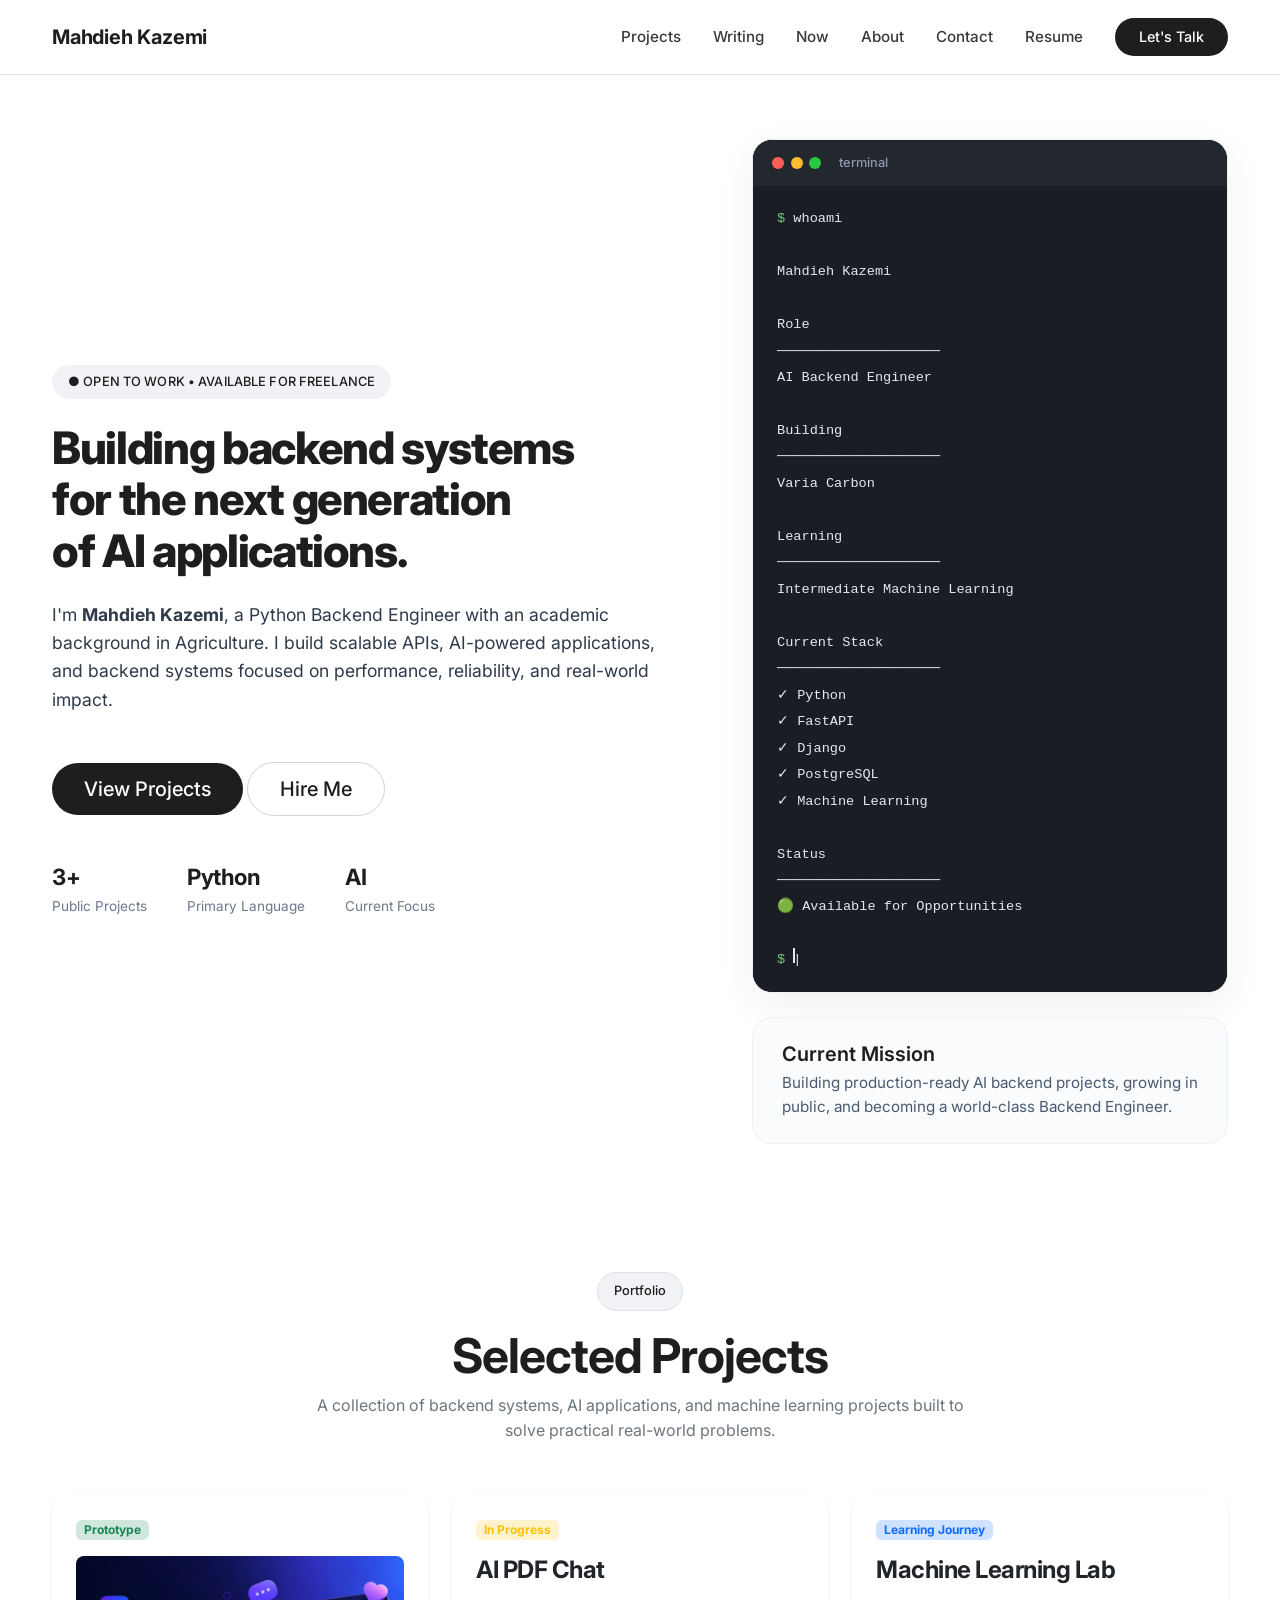
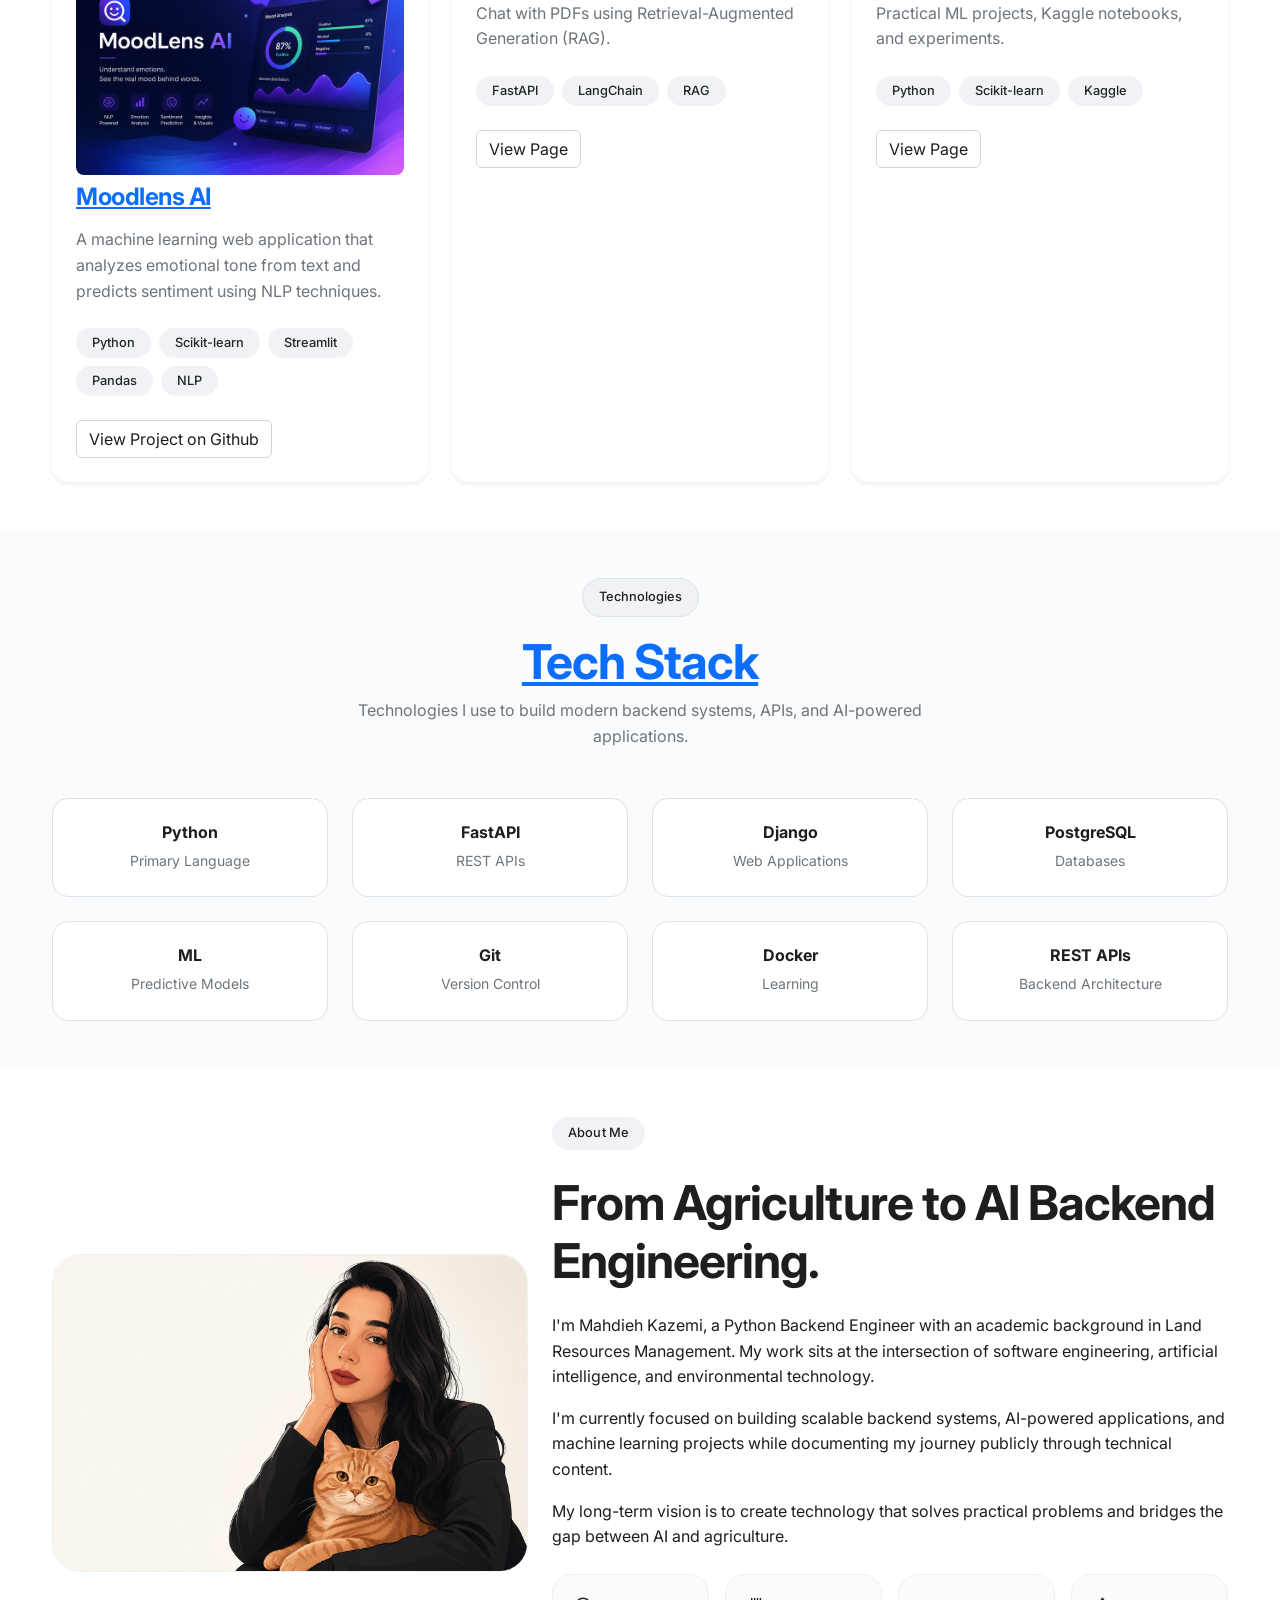
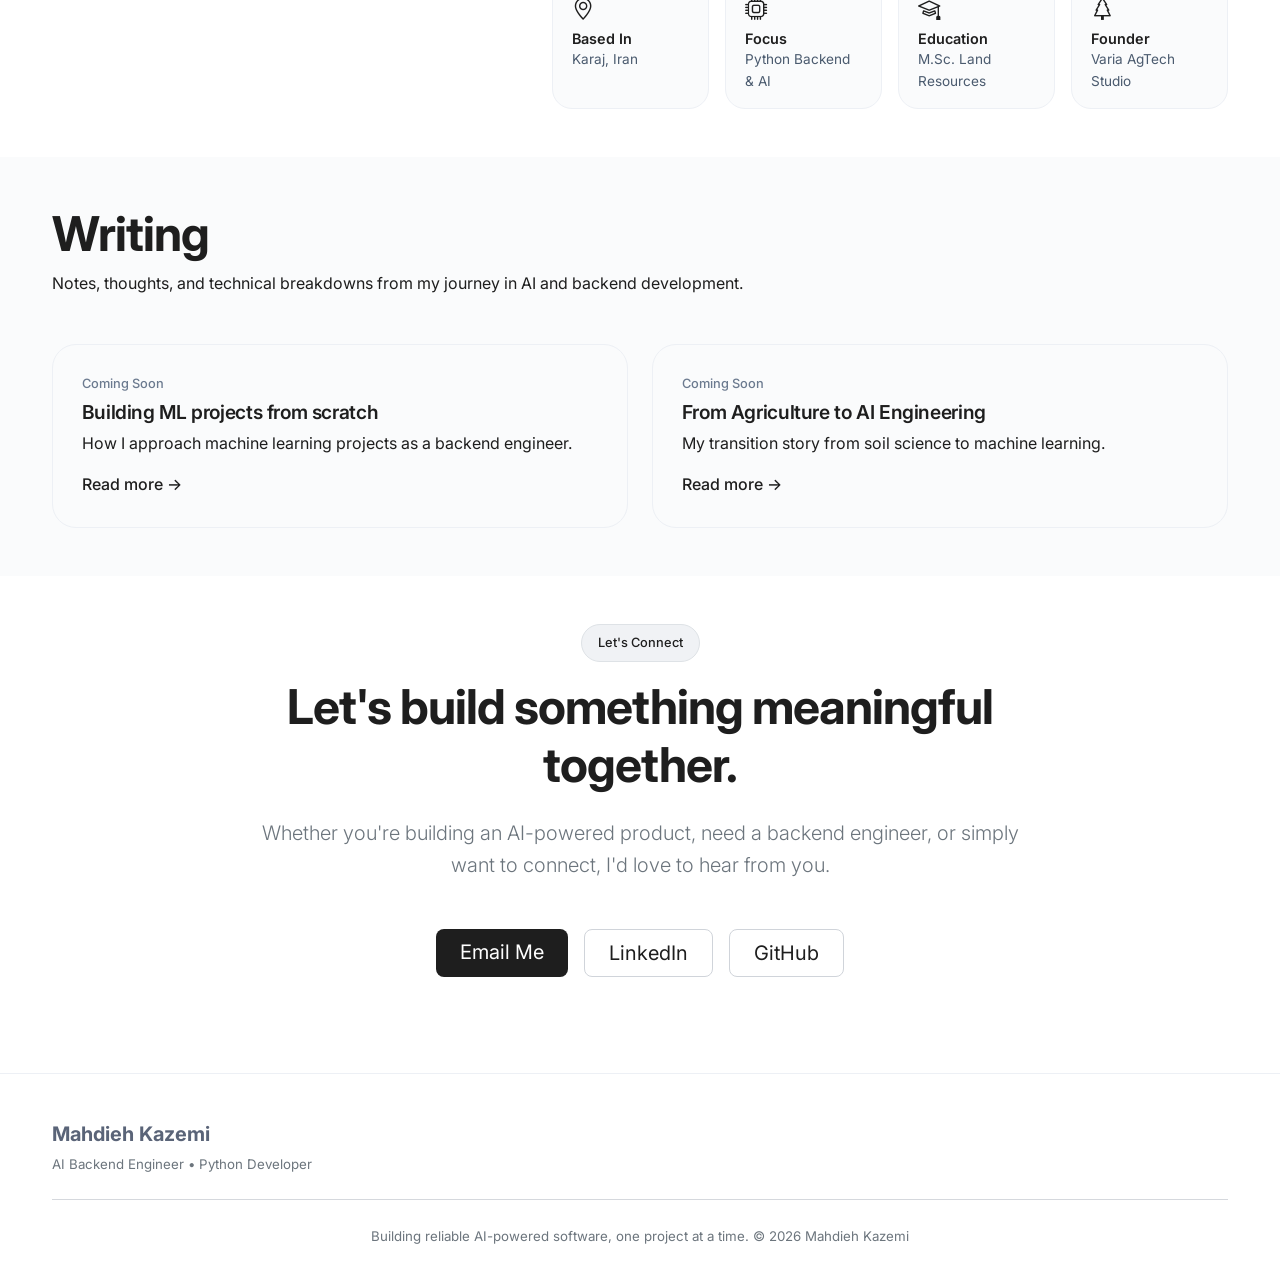
==== commit c6eba139: "V1.0.0 shipped" ====
--- a/index.html
+++ b/index.html
@@ -10,13 +10,264 @@
 
   <!-- Bootstrap 5 -->
   <link href="https://cdn.jsdelivr.net/npm/bootstrap@5.3.7/dist/css/bootstrap.min.css" rel="stylesheet" />
+  <link rel="stylesheet" href="https://cdn.jsdelivr.net/npm/bootstrap-icons@1.13.1/font/bootstrap-icons.min.css">
   <!-- Google Font: Inter -->
   <link rel="preconnect" href="https://fonts.googleapis.com" />
   <link rel="preconnect" href="https://fonts.gstatic.com" crossorigin />
-  <link href="https://fonts.googleapis.com/css2?family=Inter:wght@300;400;500;600;700;800&display=swap" rel="stylesheet" />
+  <link href="https://fonts.googleapis.com/css2?family=Inter:opsz,wght@14..32,300;14..32,400;14..32,500;14..32,600;14..32,700;14..32,800&display=swap" rel="stylesheet" />
   <!-- Custom CSS -->
-<link rel="stylesheet" href="assets/css/style.css">
-  <link rel="icon" type="image/png" sizes="32x32" href="assets/icons/Group 1.png">
+  <style>
+    /* ── reset & base ── */
+    * { margin: 0; padding: 0; box-sizing: border-box; }
+    body {
+      font-family: 'Inter', -apple-system, BlinkMacSystemFont, sans-serif;
+      background: #ffffff;
+      color: #1e1e1e;
+      line-height: 1.6;
+      -webkit-font-smoothing: antialiased;
+    }
+    .container { max-width: 1200px; }
+
+    /* ── navbar ── */
+    .navbar {
+      padding: 0.8rem 0;
+      background: rgba(255,255,255,0.88);
+      backdrop-filter: blur(4px);
+      box-shadow: 0 1px 2px rgba(0,0,0,0.02);
+    }
+    .navbar-brand {
+      font-weight: 700;
+      font-size: 1.25rem;
+      letter-spacing: -0.01em;
+      color: #1e1e1e;
+    }
+    .navbar-brand:hover { color: #1e1e1e; }
+    .nav-link {
+      font-weight: 500;
+      font-size: 0.95rem;
+      color: #3a3a3a;
+      padding: 0.5rem 0.75rem;
+      border-radius: 8px;
+      transition: 0.2s;
+    }
+    .nav-link:hover { color: #000; background: #f5f5f5; }
+    .navbar .btn-primary {
+      background: #1e1e1e;
+      border: none;
+      border-radius: 60px;
+      padding: 0.5rem 1.6rem;
+      font-weight: 500;
+      font-size: 0.9rem;
+    }
+    .navbar .btn-primary:hover { background: #333; }
+
+    /* ── typography ── */
+    h1, h2, h3, .display-5 { font-weight: 700; letter-spacing: -0.02em; }
+    .display-5 { font-weight: 800; }
+
+    /* ── hero ── */
+    .hero {
+      padding: 4rem 0 5rem;
+      background: #ffffff;
+    }
+    .hero-badge {
+      display: inline-block;
+      background: #f0f2f5;
+      padding: 0.4rem 1rem;
+      border-radius: 60px;
+      font-size: 0.8rem;
+      font-weight: 500;
+      letter-spacing: 0.01em;
+      color: #1e1e1e;
+    }
+    .hero-title {
+      font-size: 2.8rem;
+      font-weight: 800;
+      letter-spacing: -0.03em;
+      line-height: 1.15;
+    }
+    .hero-description {
+      font-size: 1.1rem;
+      color: #2e3a4a;
+      max-width: 90%;
+    }
+    .hero-buttons .btn {
+      border-radius: 60px;
+      padding: 0.7rem 2rem;
+      font-weight: 500;
+    }
+    .btn-dark {
+      background: #1e1e1e;
+      border: none;
+    }
+    .btn-dark:hover { background: #333; }
+    .btn-outline-dark {
+      border-color: #d0d4da;
+      color: #1e1e1e;
+    }
+    .btn-outline-dark:hover {
+      background: #1e1e1e;
+      color: #fff;
+      border-color: #1e1e1e;
+    }
+    .hero-stats {
+      display: flex;
+      gap: 2.5rem;
+    }
+    .hero-stats .stat-item h3 {
+      font-size: 1.4rem;
+      font-weight: 700;
+      margin-bottom: 0.1rem;
+    }
+    .hero-stats .stat-item span {
+      color: #6b7a8f;
+      font-size: 0.85rem;
+    }
+
+    /* ── terminal card ── */
+    .terminal-card {
+      background: #1a1e24;
+      border-radius: 20px;
+      overflow: hidden;
+      box-shadow: 0 12px 40px rgba(0,0,0,0.06);
+      border: 1px solid #eef1f5;
+    }
+    .terminal-header {
+      background: #23282e;
+      padding: 0.8rem 1.2rem;
+      display: flex;
+      align-items: center;
+      gap: 0.6rem;
+    }
+    .terminal-dots {
+      display: flex;
+      gap: 0.4rem;
+    }
+    .terminal-dots .dot {
+      width: 12px;
+      height: 12px;
+      border-radius: 60px;
+      display: inline-block;
+    }
+    .dot.red { background: #ff5f56; }
+    .dot.yellow { background: #ffbd2e; }
+    .dot.green { background: #27c93f; }
+    .terminal-name {
+      color: #8e9aaf;
+      font-size: 0.8rem;
+      font-weight: 500;
+      margin-left: 0.5rem;
+    }
+    .terminal-body {
+      padding: 1.2rem 1.5rem;
+      background: #1a1e24;
+    }
+    .terminal-body pre {
+      margin: 0;
+      color: #e4e9f0;
+      font-family: 'Inter', monospace;
+      font-size: 0.85rem;
+      line-height: 1.8;
+      white-space: pre-wrap;
+    }
+    .terminal-body .prompt { color: #6fcb7c; }
+    .terminal-body .cursor {
+      display: inline-block;
+      width: 2px;
+      height: 1.1em;
+      background: #e4e9f0;
+      animation: blink 1s step-end infinite;
+    }
+    @keyframes blink {
+      0%, 100% { opacity: 1; }
+      50% { opacity: 0; }
+    }
+    .focus-card {
+      background: #fafbfc;
+      border-radius: 20px;
+      padding: 1.5rem 1.8rem;
+      border: 1px solid #edf0f5;
+    }
+    .focus-card h5 { font-weight: 600; margin-bottom: 0.3rem; }
+    .focus-card p { color: #4a5a6e; margin: 0; font-size: 0.95rem; }
+
+    /* ── cards ── */
+    .card {
+      border: none;
+      border-radius: 24px;
+      box-shadow: 0 8px 30px rgba(0,0,0,0.04), 0 2px 6px rgba(0,0,0,0.02);
+      background: #ffffff;
+      transition: transform 0.2s ease, box-shadow 0.2s ease;
+    }
+    .card:hover { box-shadow: 0 16px 48px rgba(0,0,0,0.06); }
+    .badge-soft {
+      background: #f0f2f5;
+      color: #1e1e1e;
+      font-weight: 500;
+      padding: 0.4rem 1rem;
+      border-radius: 40px;
+      font-size: 0.8rem;
+    }
+    .bg-soft-white { background: #fafbfc; }
+    .chip {
+      background: #f0f2f5;
+      padding: 0.3rem 1rem;
+      border-radius: 60px;
+      font-weight: 500;
+      font-size: 0.8rem;
+      display: inline-block;
+    }
+
+    /* ── about ── */
+    .about-image img {
+      width: 100%;
+      border-radius: 28px;
+      border: 1px solid #edf0f5;
+    }
+    .about-info {
+      display: grid;
+      grid-template-columns: repeat(auto-fit, minmax(150px, 1fr));
+      gap: 1rem;
+      margin-top: 1.5rem;
+    }
+    .info-card {
+      background: #fafbfc;
+      padding: 1rem 1.2rem;
+      border-radius: 20px;
+      border: 1px solid #edf0f5;
+    }
+    .info-card i { font-size: 1.4rem; margin-bottom: 0.2rem; display: block; }
+    .info-card h6 { font-weight: 600; margin-bottom: 0.1rem; font-size: 0.9rem; }
+    .info-card p { color: #4a5a6e; font-size: 0.85rem; margin: 0; }
+
+    /* ── writing ── */
+    .article-card {
+      background: #fafbfc;
+      border-radius: 24px;
+      padding: 1.8rem;
+      border: 1px solid #edf0f5;
+      transition: 0.2s;
+    }
+    .article-card:hover { background: #ffffff; box-shadow: 0 8px 24px rgba(0,0,0,0.04); }
+    .article-date { color: #6b7a8f; font-size: 0.8rem; font-weight: 500; }
+    .article-title { font-size: 1.2rem; font-weight: 600; margin: 0.4rem 0; }
+    .article-link { color: #1e1e1e; font-weight: 500; text-decoration: none; }
+    .article-link:hover { text-decoration: underline; }
+
+    /* ── footer ── */
+    .footer {
+      padding: 3rem 0 2rem;
+      border-top: 1px solid #edf0f5;
+      color: #5a6478;
+      font-size: 0.95rem;
+    }
+
+    @media (max-width: 768px) {
+      .hero-title { font-size: 2rem; }
+      .hero-description { max-width: 100%; }
+      .hero-stats { gap: 1.5rem; flex-wrap: wrap; }
+    }
+  </style>
 </head>
 <body>
 
@@ -34,8 +285,7 @@
           <li class="nav-item mx-lg-2"><a class="nav-link px-3 px-lg-2" href="/now.html">Now</a></li>
           <li class="nav-item mx-lg-2"><a class="nav-link px-3 px-lg-2" href="#about">About</a></li>
           <li class="nav-item mx-lg-2"><a class="nav-link px-3 px-lg-2" href="#contact">Contact</a></li>
-          <li class="nav-item mx-lg-2"><a class="nav-link px-3 px-lg-2" href="#resume">Resume</a></li>
-
+          <li class="nav-item mx-lg-2"><a class="nav-link px-3 px-lg-2" href="coming_soon.html">Resume</a></li>
           <li class="nav-item ms-lg-3 mt-2 mt-lg-0">
             <a href="#contact" class="btn btn-primary w-100 w-lg-auto px-4">Let's Talk</a>
           </li>
@@ -44,141 +294,60 @@
     </div>
   </nav>
 
-<!-- ================= HERO v2 ================= -->
-
-<section id="home" class="hero d-flex align-items-center">
-
-    <div class="container">
-
-        <div class="row align-items-center gy-5">
-
-            <!-- ================= LEFT ================= -->
-
-            <div class="col-lg-7">
-
-                <span class="hero-badge">
-
-                    ● OPEN TO WORK • AVAILABLE FOR FREELANCE
-
-                </span>
-
-                <h1 class="hero-title mt-4">
-
-                    Building backend systems
-                    <br>
-                    for the next generation
-                    <br>
-                    of AI applications.
-
-                </h1>
-
-                <p class="hero-description mt-4">
-
-                    I'm <strong>Mahdieh Kazemi</strong>, a Python Backend Engineer
-                    with an academic background in Agriculture.
-
-                    I build scalable APIs, AI-powered applications,
-                    and backend systems focused on performance,
-                    reliability, and real-world impact.
-
-                </p>
-
-                <!-- CTA -->
-
-                <div class="hero-buttons mt-5">
-
-                    <a href="#projects"
-                        class="btn btn-dark btn-lg">
-
-                        View Projects
-
-                    </a>
-
-                    <a href="#contact"
-                        class="btn btn-outline-dark btn-lg">
-
-                        Hire Me
-
-                    </a>
-
-                </div>
-
-                <!-- Quick Stats -->
-
-                <div class="hero-stats mt-5">
-
-                    <div class="stat-item">
-
-                        <h3>3+</h3>
-
-                        <span>
-
-                            Public Projects
-
-                        </span>
-
-                    </div>
-
-                    <div class="stat-item">
-
-                        <h3>Python</h3>
-
-                        <span>
-
-                            Primary Language
-
-                        </span>
-
-                    </div>
-
-                    <div class="stat-item">
-
-                        <h3>AI</h3>
-
-                        <span>
-
-                            Current Focus
-
-                        </span>
-
-                    </div>
-
-                </div>
-
-            </div>
-
-            <!-- ================= RIGHT ================= -->
-
-            <div class="col-lg-5">
-
-                <div class="terminal-card">
-
-                    <!-- Header -->
-
-                    <div class="terminal-header">
-
-                        <div class="terminal-dots">
-
-                            <span class="dot red"></span>
-
-                            <span class="dot yellow"></span>
-
-                            <span class="dot green"></span>
-
-                        </div>
-
-                        <div class="terminal-name">
-
-                            terminal
-
-                        </div>
-
-                    </div>
-
-                    <!-- Body -->
-
-                    <div class="terminal-body">
-
+  <!-- ================= HERO ================= -->
+  <section id="home" class="hero d-flex align-items-center">
+    <div class="container">
+      <div class="row align-items-center gy-5">
+        <!-- LEFT -->
+        <div class="col-lg-7">
+          <span class="hero-badge">● OPEN TO WORK • AVAILABLE FOR FREELANCE</span>
+          <h1 class="hero-title mt-4">
+            Building backend systems
+            <br>
+            for the next generation
+            <br>
+            of AI applications.
+          </h1>
+          <p class="hero-description mt-4">
+            I'm <strong>Mahdieh Kazemi</strong>, a Python Backend Engineer
+            with an academic background in Agriculture.
+            I build scalable APIs, AI-powered applications,
+            and backend systems focused on performance,
+            reliability, and real-world impact.
+          </p>
+          <!-- CTA -->
+          <div class="hero-buttons mt-5">
+            <a href="#projects" class="btn btn-dark btn-lg">View Projects</a>
+            <a href="#contact" class="btn btn-outline-dark btn-lg">Hire Me</a>
+          </div>
+          <!-- Quick Stats -->
+          <div class="hero-stats mt-5">
+            <div class="stat-item">
+              <h3>3+</h3>
+              <span>Public Projects</span>
+            </div>
+            <div class="stat-item">
+              <h3>Python</h3>
+              <span>Primary Language</span>
+            </div>
+            <div class="stat-item">
+              <h3>AI</h3>
+              <span>Current Focus</span>
+            </div>
+          </div>
+        </div>
+        <!-- RIGHT -->
+        <div class="col-lg-5">
+          <div class="terminal-card">
+            <div class="terminal-header">
+              <div class="terminal-dots">
+                <span class="dot red"></span>
+                <span class="dot yellow"></span>
+                <span class="dot green"></span>
+              </div>
+              <div class="terminal-name">terminal</div>
+            </div>
+            <div class="terminal-body">
 <pre><code><span class="prompt">$</span> whoami
 
 Mahdieh Kazemi
@@ -198,13 +367,9 @@
 Current Stack
 ────────────────────
 ✓ Python
-
 ✓ FastAPI
-
 ✓ Django
-
 ✓ PostgreSQL
-
 ✓ Machine Learning
 
 Status
@@ -213,61 +378,43 @@
 
 <span class="prompt">$</span> <span class="cursor">|</span>
 </code></pre>
-
-                    </div>
-
-                </div>
-
-                <!-- Small Card -->
-
-                <div class="focus-card mt-4">
-
-                    <h5>
-
-                        Current Mission
-
-                    </h5>
-
-                    <p>
-
-                        Building production-ready AI backend
-                        projects, growing in public, and becoming
-                        a world-class Backend Engineer.
-
-                    </p>
-
-                </div>
-
-            </div>
-
-        </div>
-
-    </div>
-
-</section>
+            </div>
+          </div>
+          <div class="focus-card mt-4">
+            <h5>Current Mission</h5>
+            <p>Building production-ready AI backend projects, growing in public, and becoming a world-class Backend Engineer.</p>
+          </div>
+        </div>
+      </div>
+    </div>
+  </section>
 
   <!-- ===== PROJECTS ===== -->
   <section id="projects" class="py-4 py-md-5">
     <div class="container">
       <div class="text-center mb-4 mb-md-5">
-        <span class="badge text-bg-light border mb-3 px-3 py-2 d-inline-block">Portfolio</span>
-        <h2 class="fw-bold display-5">Selected Projects</h2>
+        <span class="badge-soft border mb-3 px-3 py-2 d-inline-block">Portfolio</span>
+        <h2 class="display-5 fw-bold">Selected Projects</h2>
         <p class="text-secondary col-lg-7 mx-auto px-3">A collection of backend systems, AI applications, and machine learning projects built to solve practical real-world problems.</p>
       </div>
       <div class="row g-3 g-md-4">
         <div class="col-md-6 col-lg-4">
           <div class="card h-100 border-0 shadow-sm rounded-4">
             <div class="card-body p-3 p-md-4">
-              <span class="badge bg-success-subtle text-success mb-3 d-inline-block">Live Project</span>
-              <h3 class="h4 fw-bold mb-3">Varia Carbon</h3>
-              <p class="text-secondary mb-4">AI-powered carbon estimation platform for agricultural applications.</p>
+              <span class="badge bg-success-subtle text-success mb-3 d-inline-block">Prototype</span>
+              <div class="project-image">
+                <img src="assets/images/projects/moodlens-cover.png" alt="MoodLens AI" class="img-fluid rounded-3">
+              </div>
+              <a href="moodlens.html"><h3 class="h4 fw-bold mb-3 mt-2">Moodlens AI</h3></a>
+              <p class="text-secondary mb-4">A machine learning web application that analyzes emotional tone from text and predicts sentiment using NLP techniques.</p>
               <div class="mb-4 d-flex flex-wrap gap-2">
-                <span class="badge text-bg-light border">Python</span>
-                <span class="badge text-bg-light border">Streamlit</span>
-                <span class="badge text-bg-light border">AI</span>
+                <span class="chip">Python</span>
+                <span class="chip">Scikit-learn</span>
+                <span class="chip">Streamlit</span>
+                <span class="chip">Pandas</span>
+                <span class="chip">NLP</span>
               </div>
-              <a href="/projects/varia-carbon.html" target="_blank" class="text-decoration-none fw-normal">View CaseStudy</a><br>
-              <a href="https://varia-carbon.streamlit.run" target="_blank" class="text-decoration-none fw-semibold">View Project →</a>
+              <a href="https://github.com/mahkzmi/MoodLensAI.git" class="btn btn-outline-dark">View Project on Github</a>
             </div>
           </div>
         </div>
@@ -278,11 +425,11 @@
               <h3 class="h4 fw-bold mb-3">AI PDF Chat</h3>
               <p class="text-secondary mb-4">Chat with PDFs using Retrieval-Augmented Generation (RAG).</p>
               <div class="mb-4 d-flex flex-wrap gap-2">
-                <span class="badge text-bg-light border">FastAPI</span>
-                <span class="badge text-bg-light border">LangChain</span>
-                <span class="badge text-bg-light border">RAG</span>
+                <span class="chip">FastAPI</span>
+                <span class="chip">LangChain</span>
+                <span class="chip">RAG</span>
               </div>
-              <span class="fw-semibold text-secondary">Coming Soon</span>
+              <a href="ai-pdf-chat.html" class="btn btn-outline-dark">View Page</a>
             </div>
           </div>
         </div>
@@ -293,11 +440,11 @@
               <h3 class="h4 fw-bold mb-3">Machine Learning Lab</h3>
               <p class="text-secondary mb-4">Practical ML projects, Kaggle notebooks, and experiments.</p>
               <div class="mb-4 d-flex flex-wrap gap-2">
-                <span class="badge text-bg-light border">Python</span>
-                <span class="badge text-bg-light border">Scikit-learn</span>
-                <span class="badge text-bg-light border">Kaggle</span>
+                <span class="chip">Python</span>
+                <span class="chip">Scikit-learn</span>
+                <span class="chip">Kaggle</span>
               </div>
-              <span class="fw-semibold text-secondary">Updating Weekly</span>
+              <a href="ml-lab.html" class="btn btn-outline-dark">View Page</a>
             </div>
           </div>
         </div>
@@ -306,11 +453,11 @@
   </section>
 
   <!-- ===== TECH STACK ===== -->
-  <section id="stack" class="py-4 py-md-5 bg-light">
+  <section id="stack" class="py-4 py-md-5 bg-soft-white">
     <div class="container">
       <div class="text-center mb-4 mb-md-5">
-        <span class="badge text-bg-light border mb-3 px-3 py-2 d-inline-block">Technologies</span>
-        <h2 class="fw-bold display-5">My Tech Stack</h2>
+        <span class="badge-soft border mb-3 px-3 py-2 d-inline-block">Technologies</span>
+        <a href="uses.html"><h2 class="display-5 fw-bold">Tech Stack</h2></a>
         <p class="text-secondary col-lg-7 mx-auto px-3">Technologies I use to build modern backend systems, APIs, and AI-powered applications.</p>
       </div>
       <div class="row g-2 g-md-3 g-lg-4 text-center">
@@ -366,136 +513,86 @@
     </div>
   </section>
 
- <!-- ================= ABOUT ================= -->
-
-<section id="about">
-
-    <div class="container">
-
-        <div class="row align-items-center gy-5">
-
-            <!-- Photo -->
-
-            <div class="col-lg-5">
-
-                <div class="about-image">
-
-                    <img src="assets/images/hero-profile.png"
-                         alt="Mahdieh Kazemi">
-
-                </div>
-
-            </div>
-
-            <!-- Content -->
-
-            <div class="col-lg-7">
-
-                <span class="hero-badge">
-
-                    About Me
-
-                </span>
-
-                <h2 class="mt-4 mb-4">
-
-                    Building software that solves
-                    real-world problems.
-
-                </h2>
-
-                <p>
-
-                    I'm Mahdieh Kazemi, a Python Backend Engineer with an academic
-                    background in Agriculture. My current focus is building AI-powered
-                    backend applications, scalable APIs, and machine learning projects.
-
-                </p>
-
-                <p>
-
-                    I enjoy combining software engineering with environmental
-                    technology and continuously sharing my learning journey through
-                    technical content and open-source projects.
-
-                </p>
-
-            </div>
-
-        </div>
-
-    </div>
-
-</section>
+  <!-- ===== ABOUT ===== -->
+  <section id="about" class="py-5">
+    <div class="container">
+      <div class="row align-items-center gy-5">
+        <div class="col-lg-5">
+          <div class="about-image">
+            <img src="assets/images/hero-profile.png" alt="Mahdieh Kazemi">
+          </div>
+        </div>
+        <div class="col-lg-7">
+          <span class="hero-badge">About Me</span>
+          <h2 class="mt-4 mb-4 display-5 fw-bold">From Agriculture to AI Backend Engineering.</h2>
+          <p>I'm Mahdieh Kazemi, a Python Backend Engineer with an academic background in Land Resources Management. My work sits at the intersection of software engineering, artificial intelligence, and environmental technology.</p>
+          <p>I'm currently focused on building scalable backend systems, AI-powered applications, and machine learning projects while documenting my journey publicly through technical content.</p>
+          <p>My long-term vision is to create technology that solves practical problems and bridges the gap between AI and agriculture.</p>
+          <div class="about-info">
+            <div class="info-card">
+              <i class="bi bi-geo-alt"></i>
+              <h6>Based In</h6>
+              <p>Karaj, Iran</p>
+            </div>
+            <div class="info-card">
+              <i class="bi bi-cpu"></i>
+              <h6>Focus</h6>
+              <p>Python Backend & AI</p>
+            </div>
+            <div class="info-card">
+              <i class="bi bi-mortarboard"></i>
+              <h6>Education</h6>
+              <p>M.Sc. Land Resources</p>
+            </div>
+            <div class="info-card">
+              <i class="bi bi-tree"></i>
+              <h6>Founder</h6>
+              <p>Varia AgTech Studio</p>
+            </div>
+          </div>
+        </div>
+      </div>
+    </div>
+  </section>
+
   <!-- ===== WRITING ===== -->
-  <section id="writing" class="py-4 py-md-5 bg-light">
-    <div class="container">
-      <div class="px-3">
-        <h2 class="fw-bold mb-3 mb-md-4">Writing</h2>
-        <p class="text-secondary">Articles, engineering notes, machine learning learnings, and lessons from building software.</p>
-        <div class="alert alert-light border rounded-4 mt-4">First article coming soon...</div>
+  <section id="writing" class="py-5 bg-soft-white">
+    <div class="container">
+      <h2 class="display-5 fw-bold">Writing</h2>
+      <p class="mb-5">Notes, thoughts, and technical breakdowns from my journey in AI and backend development.</p>
+      <div class="row g-4">
+        <div class="col-md-6">
+          <div class="article-card">
+            <div class="article-date">Coming Soon</div>
+            <h3 class="article-title">Building ML projects from scratch</h3>
+            <p>How I approach machine learning projects as a backend engineer.</p>
+            <a href="#" class="article-link">Read more →</a>
+          </div>
+        </div>
+        <div class="col-md-6">
+          <div class="article-card">
+            <div class="article-date">Coming Soon</div>
+            <h3 class="article-title">From Agriculture to AI Engineering</h3>
+            <p>My transition story from soil science to machine learning.</p>
+            <a href="#" class="article-link">Read more →</a>
+          </div>
+        </div>
       </div>
     </div>
   </section>
 
-  <!-- ===== SECONDARY HERO ===== -->
-  <section class="hero d-flex align-items-center py-4 py-md-5">
-    <div class="container">
-      <div class="row align-items-center g-4 g-lg-5">
-        <div class="col-lg-7">
-          <span class="badge rounded-pill text-bg-light border px-3 py-2 mb-3 mb-md-4 d-inline-block">AI Backend Engineer • Python Developer</span>
-          <h1 class="display-4 display-md-3 fw-bold mb-3 mb-md-4">Building reliable AI-powered backend systems.</h1>
-          <p class="lead text-secondary mb-4 mb-md-5">I help transform ideas into scalable backend applications using Python, FastAPI, Django, PostgreSQL, and modern machine learning technologies.</p>
-          <div class="d-flex flex-wrap gap-3">
-            <a href="#projects" class="btn btn-primary btn-lg px-4">View My Work</a>
-            <a href="#contact" class="btn btn-outline-dark btn-lg px-4">Get In Touch</a>
-          </div>
-        </div>
-        <div class="col-lg-5">
-          <div class="card border-0 shadow rounded-4">
-            <div class="card-body p-3 p-md-4">
-              <div class="text-center mb-3">
-                <img 
-                  src="images/profile-placeholder.jpg" 
-                  alt="Mahdieh Kazemi" 
-                  class="rounded-circle shadow-sm" 
-                  style="width: 80px; height: 80px; object-fit: cover; border: 3px solid white;"
-                  onerror="this.style.display='none'; this.parentElement.innerHTML='<div style=\'width:80px;height:80px;border-radius:50%;background:#e8ecf0;margin:0 auto;display:flex;align-items:center;justify-content:center;font-size:2rem;\'>📷</div>';"
-                />
-              </div>
-              <div class="d-flex align-items-center mb-3 flex-wrap">
-                <span class="badge bg-success me-2">● Online</span>
-                <small class="text-secondary">Currently Building</small>
-              </div>
-              <h4 class="fw-bold mb-3">Varia Carbon</h4>
-              <p class="text-secondary">AI-powered agricultural carbon estimation platform combining environmental knowledge with software engineering.</p>
-              <hr>
-              <div class="mb-3"><strong>Current Focus</strong></div>
-              <ul class="list-unstyled">
-                <li class="mb-2">✓ AI Backend Engineering</li>
-                <li class="mb-2">✓ Machine Learning</li>
-                <li class="mb-2">✓ FastAPI & Django</li>
-                <li>✓ Building Public Projects</li>
-              </ul>
-            </div>
-          </div>
-        </div>
-      </div>
-    </div>
-  </section>
-
   <!-- ===== CONTACT ===== -->
-  <section id="contact" class="py-4 py-md-5">
+  <section id="contact" class="py-5">
     <div class="container">
       <div class="row justify-content-center">
         <div class="col-lg-8 text-center px-3">
-          <span class="badge text-bg-light border px-3 py-2 mb-3 d-inline-block">Let's Connect</span>
+          <span class="badge-soft border px-3 py-2 mb-3 d-inline-block">Let's Connect</span>
           <h2 class="display-5 fw-bold mb-3 mb-md-4">Let's build something meaningful together.</h2>
           <p class="lead text-secondary mb-4 mb-md-5">Whether you're building an AI-powered product, need a backend engineer, or simply want to connect, I'd love to hear from you.</p>
           <div class="d-flex justify-content-center flex-wrap gap-3 mb-5">
-            <a href="mailto:YOUR_EMAIL" class="btn btn-primary btn-lg px-4">Email Me</a>
-            <a href="https://linkedin.com/in/YOUR_USERNAME" target="_blank" class="btn btn-outline-dark btn-lg px-4">LinkedIn</a>
-            <a href="https://github.com/YOUR_USERNAME" target="_blank" class="btn btn-outline-dark btn-lg px-4">GitHub</a>
+            <a href="mailto:mah_kzmi21@gmail.com" class="btn btn-dark btn-lg px-4">Email Me</a>
+            <a href="https://www.linkedin.com/in/mahdieh-kazemi-505bab319?utm_source=share_via&utm_content=profile&utm_medium=member_android" target="_blank" class="btn btn-outline-dark btn-lg px-4">LinkedIn</a>
+            <a href="https://github.com/mahkzmi" target="_blank" class="btn btn-outline-dark btn-lg px-4">GitHub</a>
           </div>
         </div>
       </div>
@@ -503,7 +600,7 @@
   </section>
 
   <!-- ===== FOOTER ===== -->
-  <footer class="border-top py-4 py-md-5">
+  <footer class="footer">
     <div class="container">
       <div class="row align-items-center g-3">
         <div class="col-lg-6 text-center text-lg-start">
@@ -511,13 +608,6 @@
           <p class="text-secondary mb-0 small">AI Backend Engineer • Python Developer</p>
         </div>
         <div class="col-lg-6 text-center text-lg-end mt-3 mt-lg-0">
-          <div class="d-flex flex-wrap justify-content-center justify-content-lg-end gap-2 gap-md-3">
-            <a href="#" class="text-decoration-none text-secondary">Home</a>
-            <a href="#projects" class="text-decoration-none text-secondary">Projects</a>
-            <a href="#about" class="text-decoration-none text-secondary">About</a>
-            <a href="#writing" class="text-decoration-none text-secondary">Writing</a>
-            <a href="#contact" class="text-decoration-none text-secondary">Contact</a>
-          </div>
         </div>
       </div>
       <hr class="my-3 my-md-4">
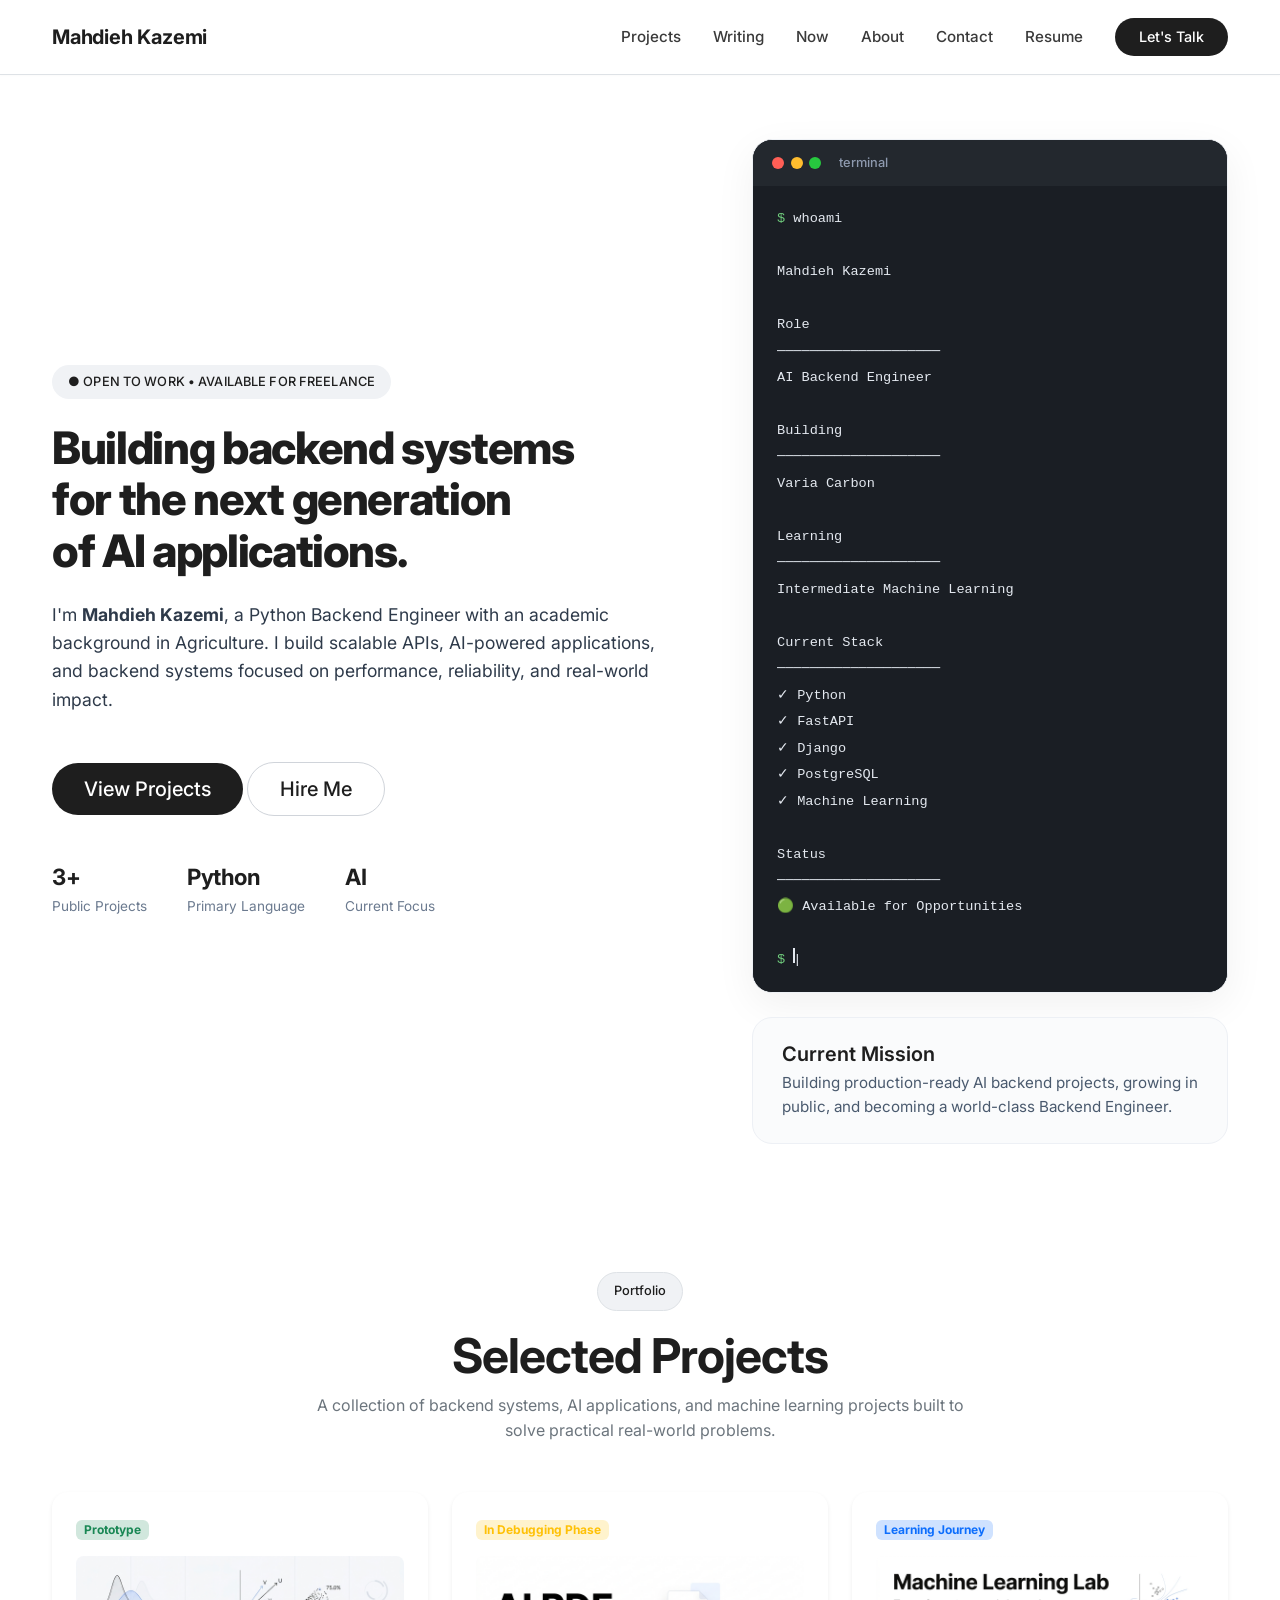
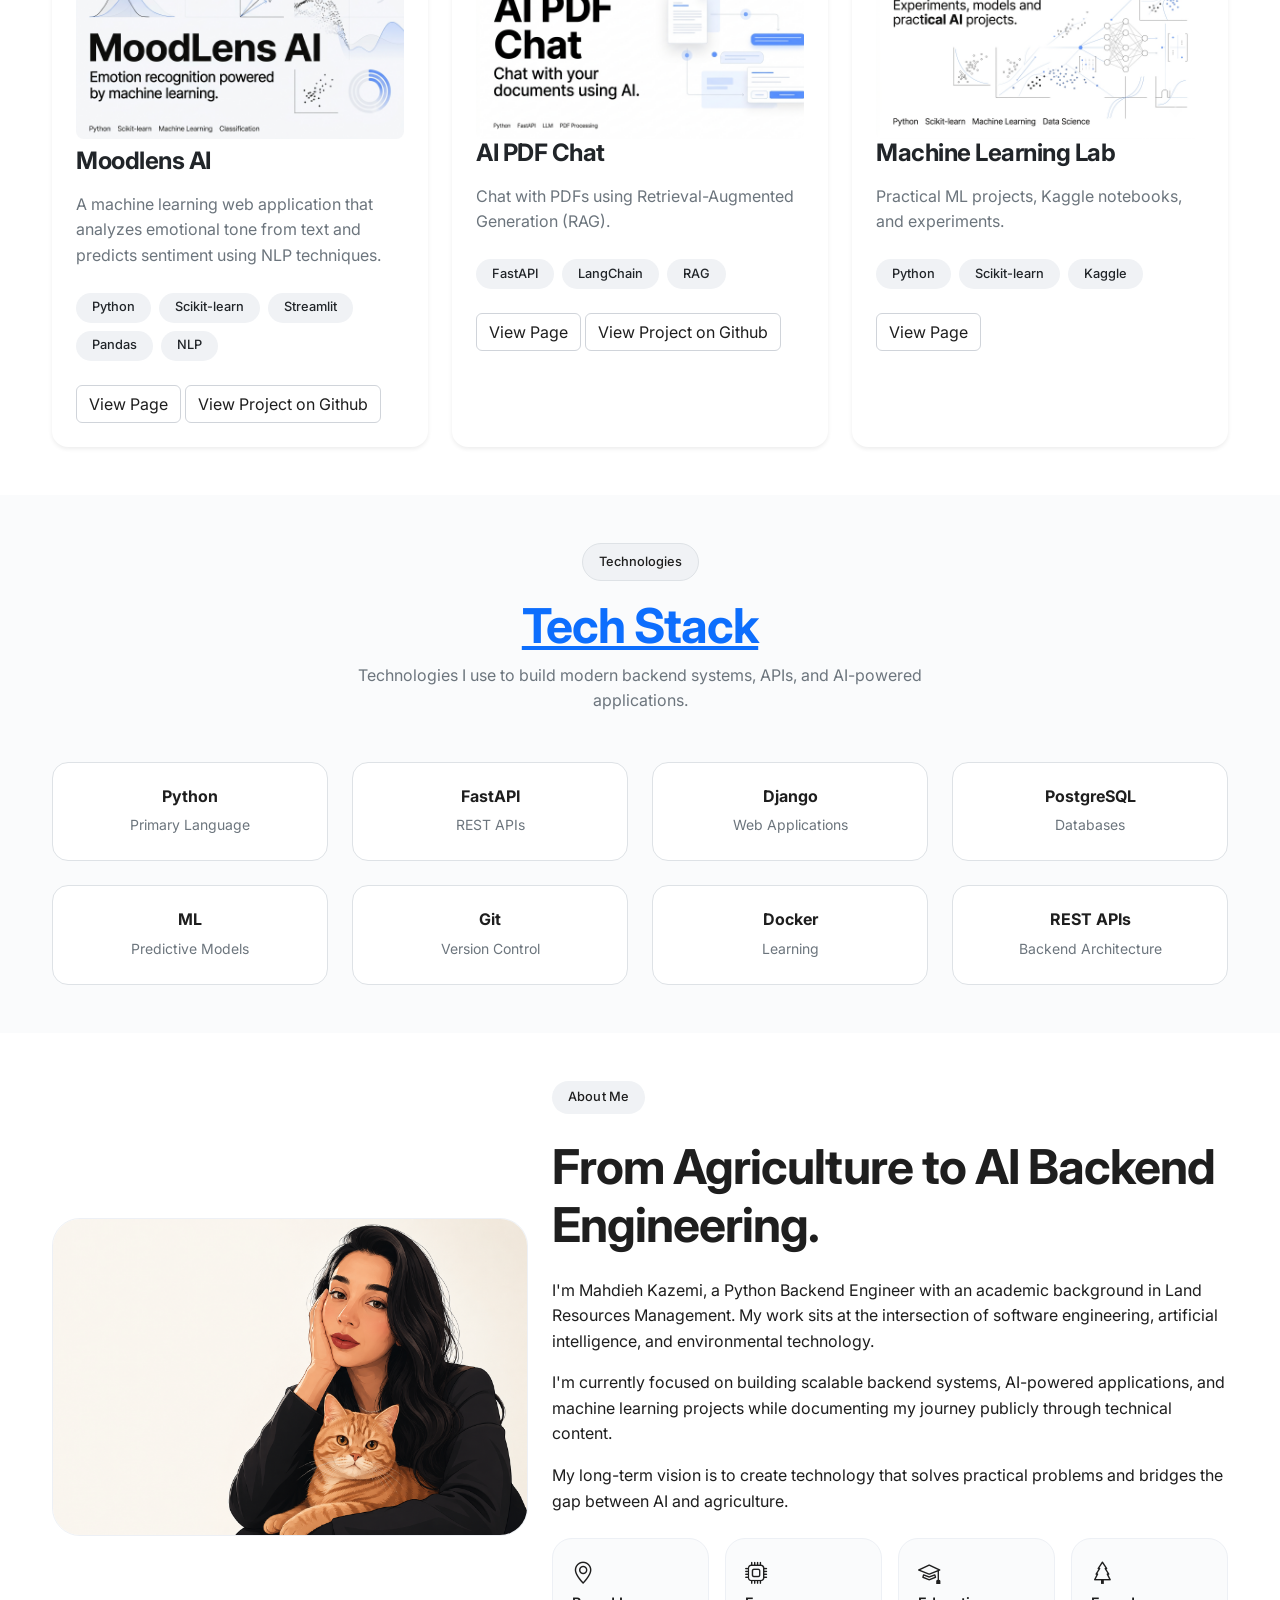
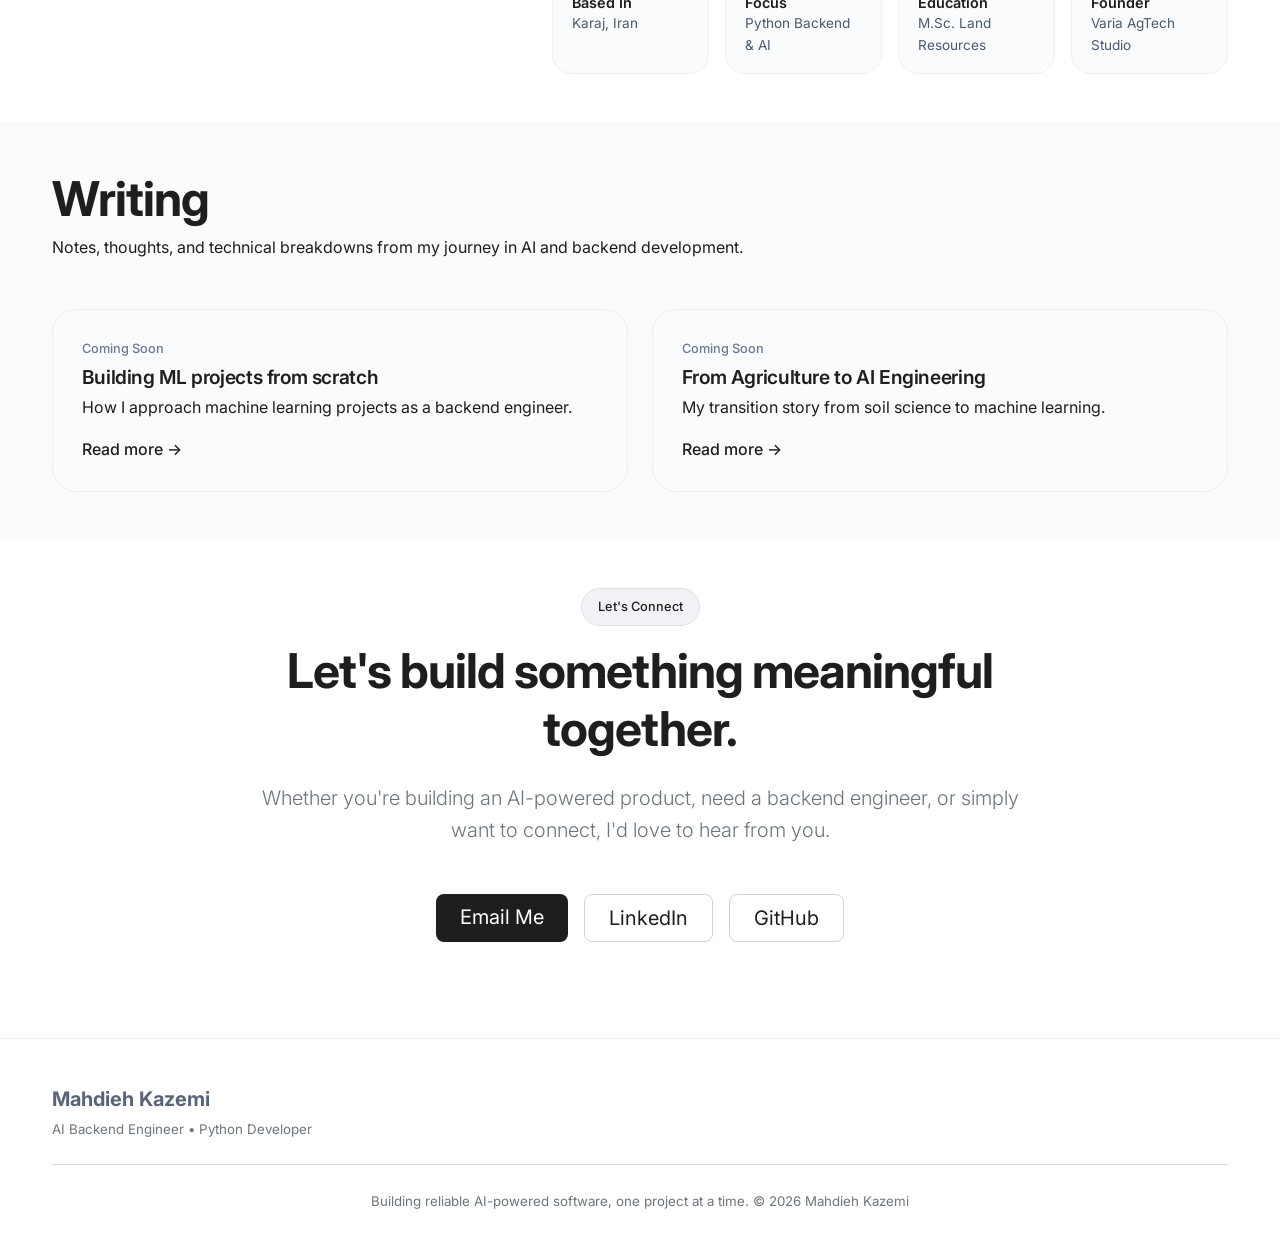
==== commit 09f41109: "redesign and start blog" ====
--- a/index.html
+++ b/index.html
@@ -7,7 +7,21 @@
   <meta name="description" content="Mahdieh Kazemi is an AI Backend Engineer building AI-powered backend systems, APIs, and machine learning applications using Python, FastAPI, and Django." />
   <meta name="keywords" content="Python, FastAPI, Django, Machine Learning, AI, Backend Developer, PostgreSQL" />
   <meta name="author" content="Mahdieh Kazemi" />
-
+  <!-- Open Graph Meta Tags -->
+<meta property="og:title" content="Mahdieh Kazemi · AI Backend Engineer" />
+<meta property="og:description" content="Mahdieh Kazemi is an AI Backend Engineer building AI-powered backend systems, APIs, and machine learning applications." />
+<meta property="og:type" content="website" />
+<meta property="og:url" content="https://mahdiehkazemi.com/" />
+<meta property="og:image" content="https://mahdiehkazemi.com/assets/images/hero-profile.png" />
+<meta property="og:image:width" content="1200" />
+<meta property="og:image:height" content="630" />
+<meta property="og:image:alt" content="Mahdieh Kazemi - AI Backend Engineer" />
+
+<!-- Twitter Card (اختیاری، اما برای توییتر هم مفید است) -->
+<meta name="twitter:card" content="summary_large_image" />
+<meta name="twitter:title" content="Mahdieh Kazemi · AI Backend Engineer" />
+<meta name="twitter:description" content="AI Backend Engineer building AI-powered systems and applications." />
+<meta name="twitter:image" content="https://mahdiehkazemi.com/assets/images/hero-profile.png" />
   <!-- Bootstrap 5 -->
   <link href="https://cdn.jsdelivr.net/npm/bootstrap@5.3.7/dist/css/bootstrap.min.css" rel="stylesheet" />
   <link rel="stylesheet" href="https://cdn.jsdelivr.net/npm/bootstrap-icons@1.13.1/font/bootstrap-icons.min.css">
@@ -405,7 +419,7 @@
               <div class="project-image">
                 <img src="assets/images/projects/moodlens-cover.png" alt="MoodLens AI" class="img-fluid rounded-3">
               </div>
-              <a href="moodlens.html"><h3 class="h4 fw-bold mb-3 mt-2">Moodlens AI</h3></a>
+              <h3 class="h4 fw-bold mb-3 mt-2">Moodlens AI</h3>
               <p class="text-secondary mb-4">A machine learning web application that analyzes emotional tone from text and predicts sentiment using NLP techniques.</p>
               <div class="mb-4 d-flex flex-wrap gap-2">
                 <span class="chip">Python</span>
@@ -414,6 +428,7 @@
                 <span class="chip">Pandas</span>
                 <span class="chip">NLP</span>
               </div>
+                <a href="moodlens.html" class="btn btn-outline-dark">View Page</a>
               <a href="https://github.com/mahkzmi/MoodLensAI.git" class="btn btn-outline-dark">View Project on Github</a>
             </div>
           </div>
@@ -421,7 +436,10 @@
         <div class="col-md-6 col-lg-4">
           <div class="card h-100 border-0 shadow-sm rounded-4">
             <div class="card-body p-3 p-md-4">
-              <span class="badge bg-warning-subtle text-warning mb-3 d-inline-block">In Progress</span>
+              <span class="badge bg-warning-subtle text-warning mb-3 d-inline-block">In Debugging Phase</span>
+              <div class="project-image">
+                <img src="assets/images/projects/aipdfchat-cover.png" alt="PDF Chat AI" class="img-fluid rounded-3">
+              </div>
               <h3 class="h4 fw-bold mb-3">AI PDF Chat</h3>
               <p class="text-secondary mb-4">Chat with PDFs using Retrieval-Augmented Generation (RAG).</p>
               <div class="mb-4 d-flex flex-wrap gap-2">
@@ -430,6 +448,8 @@
                 <span class="chip">RAG</span>
               </div>
               <a href="ai-pdf-chat.html" class="btn btn-outline-dark">View Page</a>
+                <a href="https://github.com/mahkzmi/AI-PDF-Chat.git" class="btn btn-outline-dark">View Project on Github</a>
+
             </div>
           </div>
         </div>
@@ -437,6 +457,9 @@
           <div class="card h-100 border-0 shadow-sm rounded-4">
             <div class="card-body p-3 p-md-4">
               <span class="badge bg-primary-subtle text-primary mb-3 d-inline-block">Learning Journey</span>
+            <div class="project-image">
+                <img src="assets/images/projects/ml-lab-cover.png" alt="Machine Learning Lab Cover" class="img-fluid rounded-3">
+              </div>
               <h3 class="h4 fw-bold mb-3">Machine Learning Lab</h3>
               <p class="text-secondary mb-4">Practical ML projects, Kaggle notebooks, and experiments.</p>
               <div class="mb-4 d-flex flex-wrap gap-2">
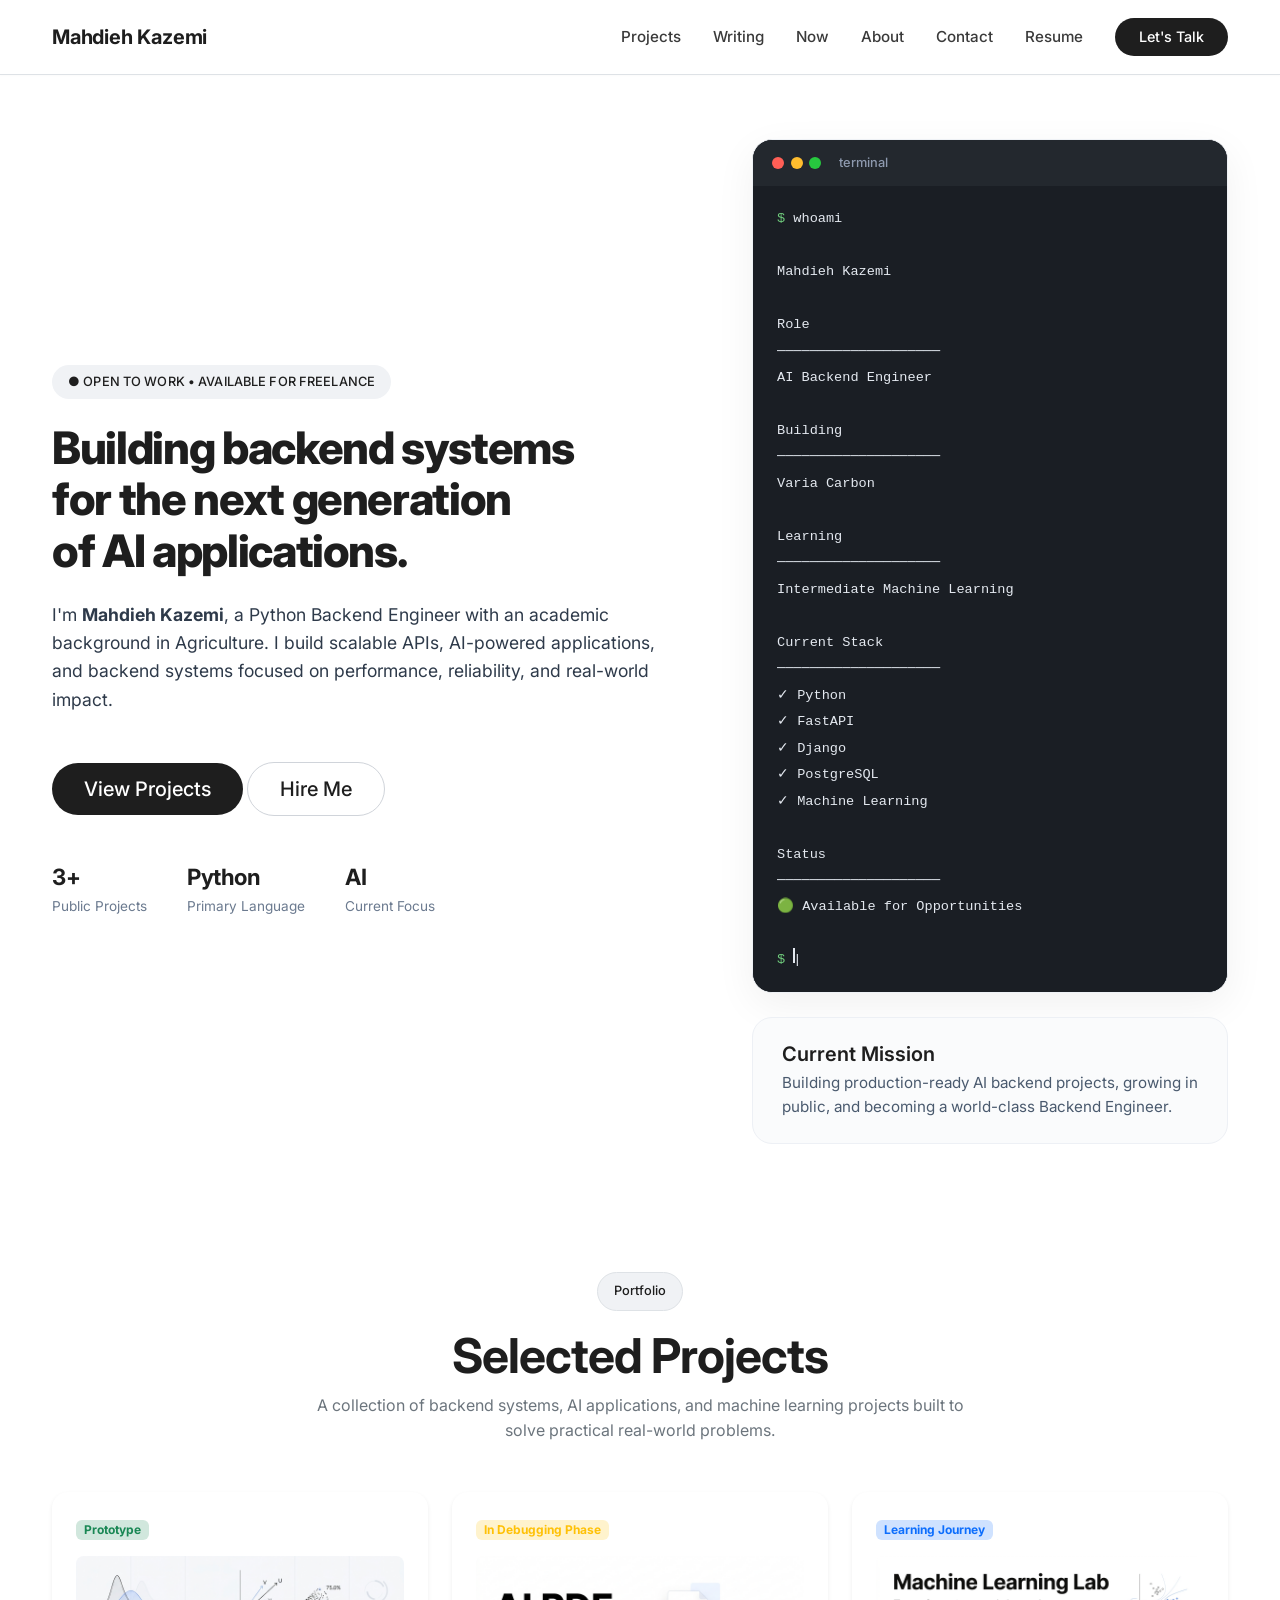
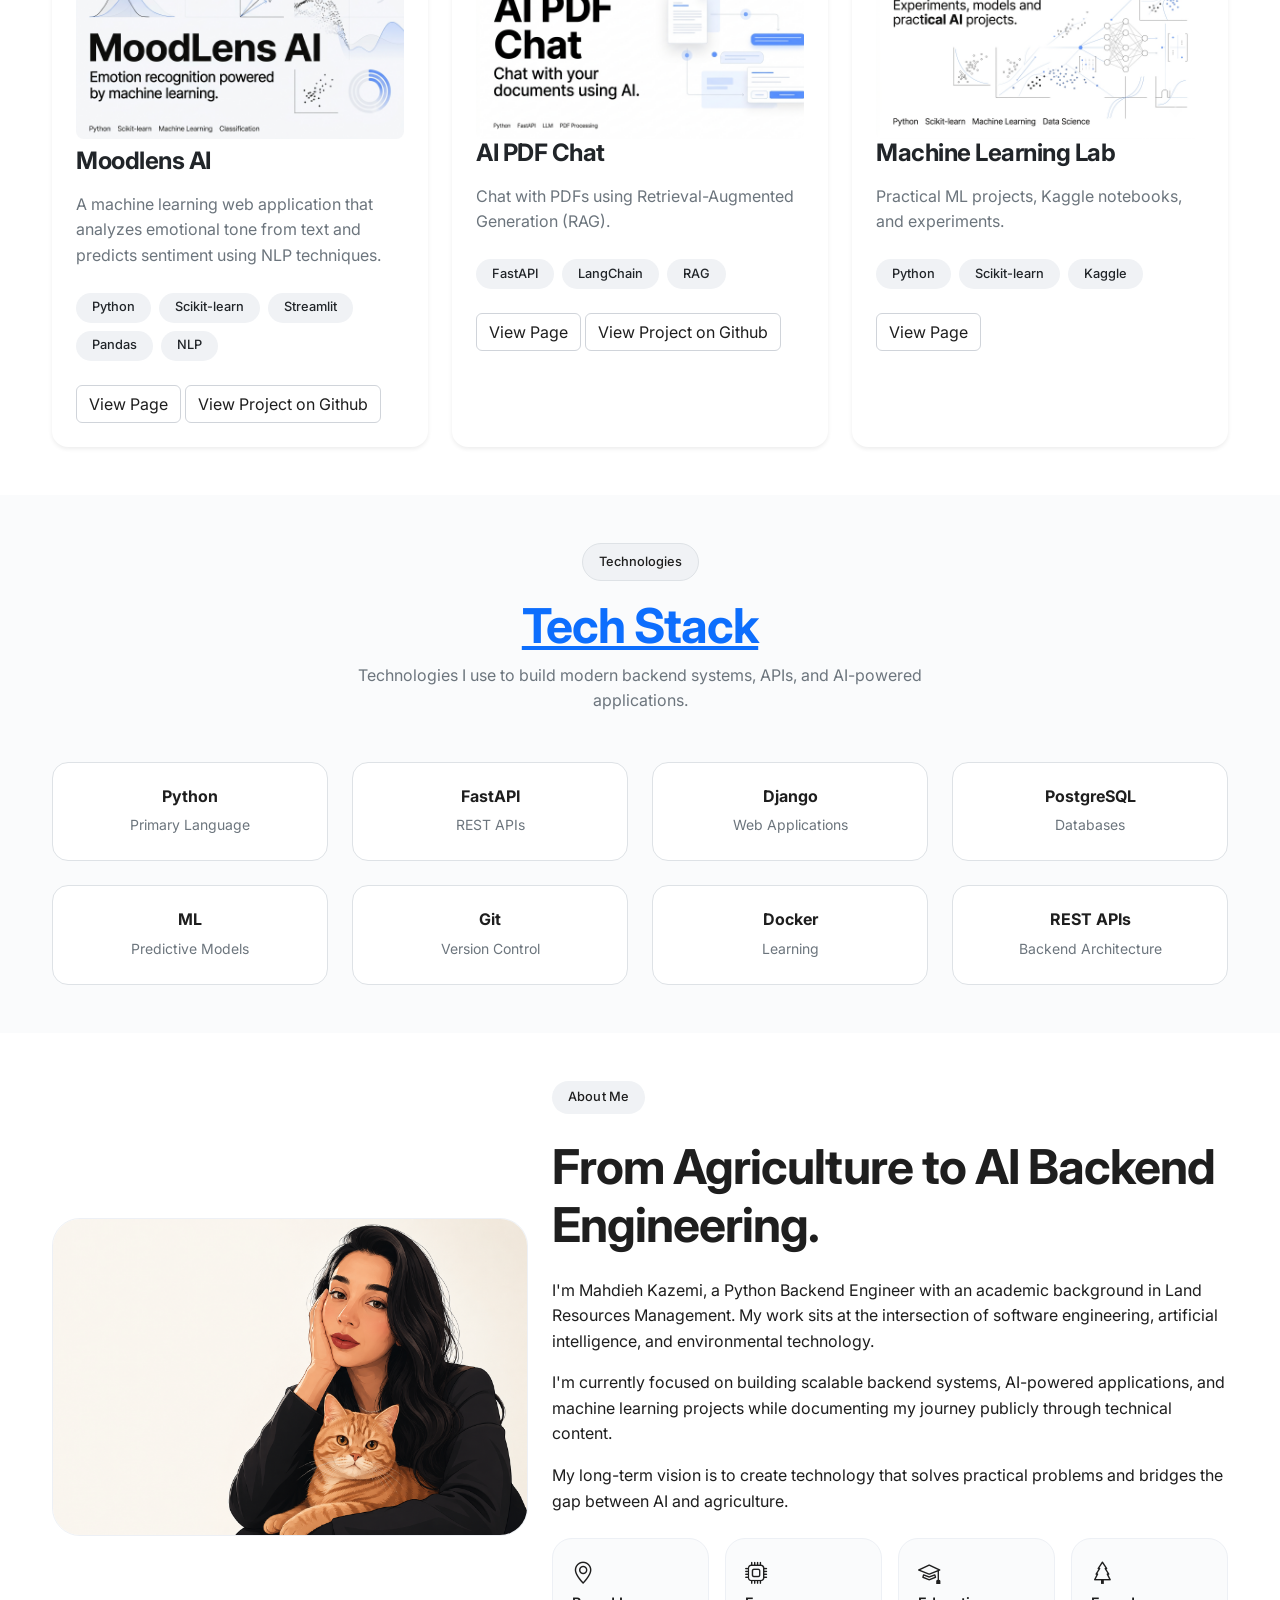
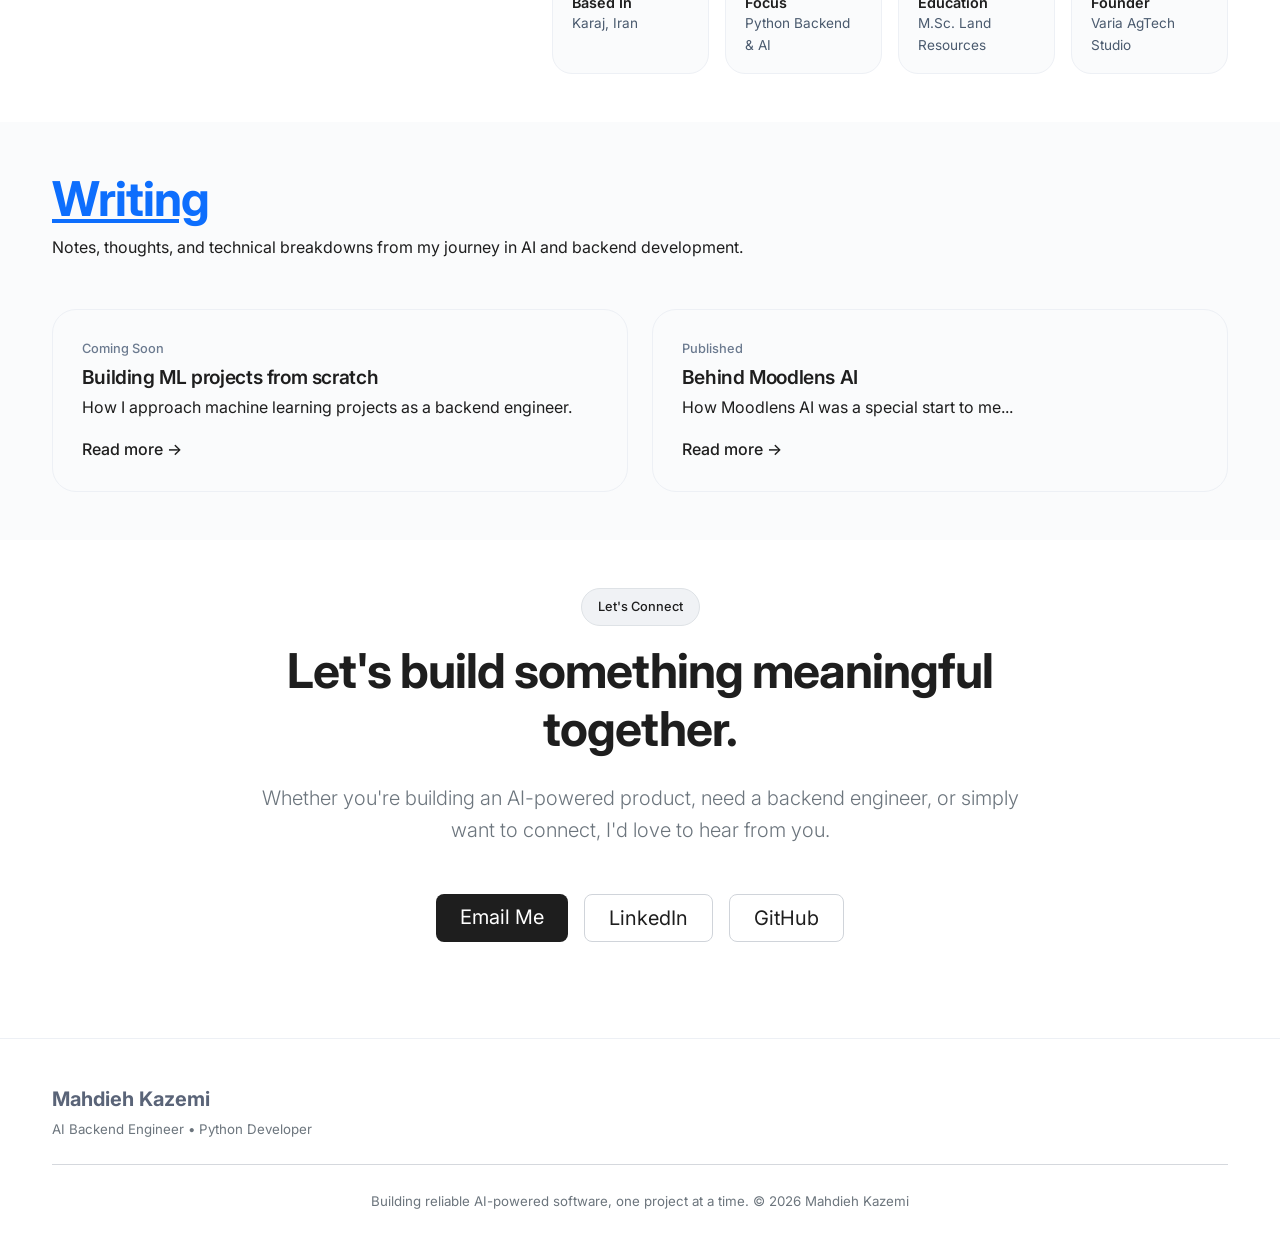
==== commit 8b233ed2: "redesign more and some details and links..." ====
--- a/index.html
+++ b/index.html
@@ -581,7 +581,7 @@
   <!-- ===== WRITING ===== -->
   <section id="writing" class="py-5 bg-soft-white">
     <div class="container">
-      <h2 class="display-5 fw-bold">Writing</h2>
+      <a href="/writing/index.html"><h2 class="display-5 fw-bold">Writing</h2></a>
       <p class="mb-5">Notes, thoughts, and technical breakdowns from my journey in AI and backend development.</p>
       <div class="row g-4">
         <div class="col-md-6">
@@ -589,15 +589,15 @@
             <div class="article-date">Coming Soon</div>
             <h3 class="article-title">Building ML projects from scratch</h3>
             <p>How I approach machine learning projects as a backend engineer.</p>
-            <a href="#" class="article-link">Read more →</a>
-          </div>
+            <a href="coming_soon.html" class="article-link">Read more →</a>
+          </div> 
         </div>
         <div class="col-md-6">
           <div class="article-card">
-            <div class="article-date">Coming Soon</div>
-            <h3 class="article-title">From Agriculture to AI Engineering</h3>
-            <p>My transition story from soil science to machine learning.</p>
-            <a href="#" class="article-link">Read more →</a>
+            <div class="article-date">Published</div>
+            <h3 class="article-title">Behind Moodlens AI</h3>
+            <p>How Moodlens AI was a special start to me...</p>
+            <a href="../writing/behind-moodlens-ai.html" class="article-link">Read more →</a>
           </div>
         </div>
       </div>
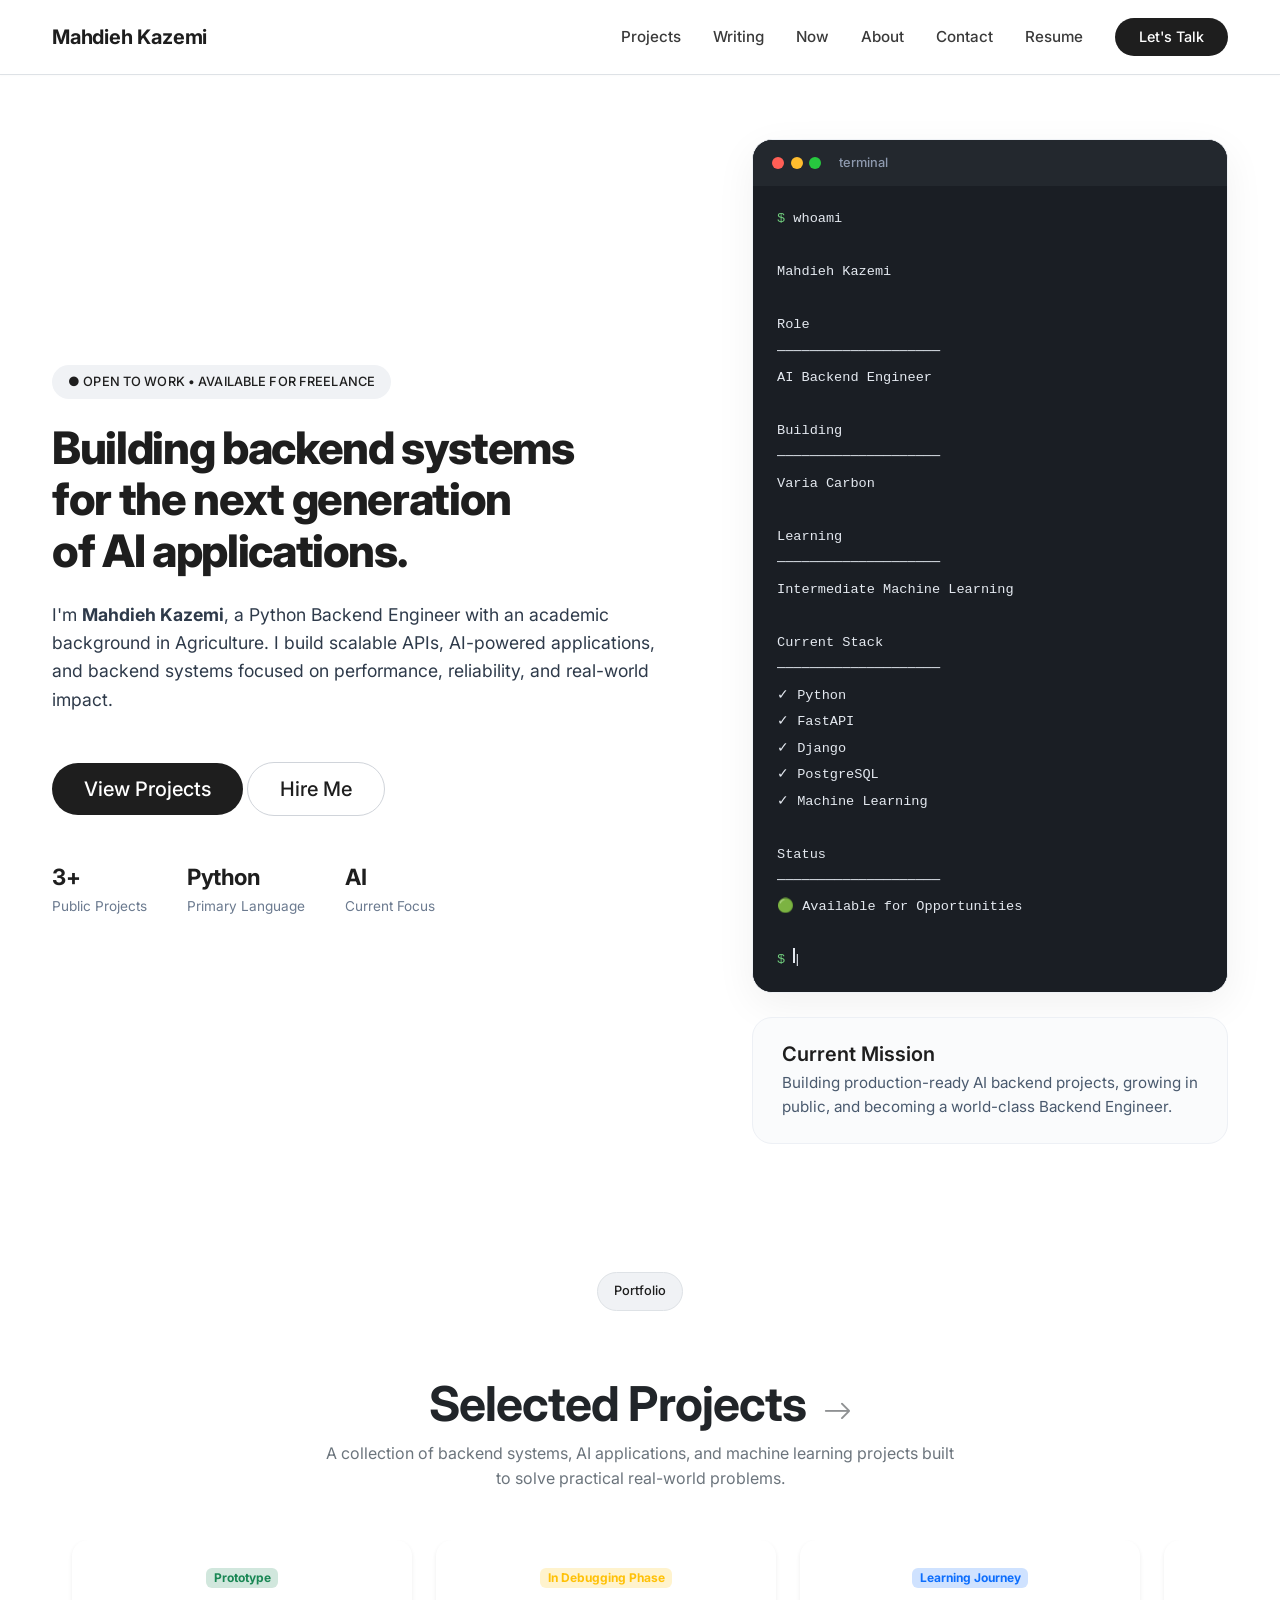
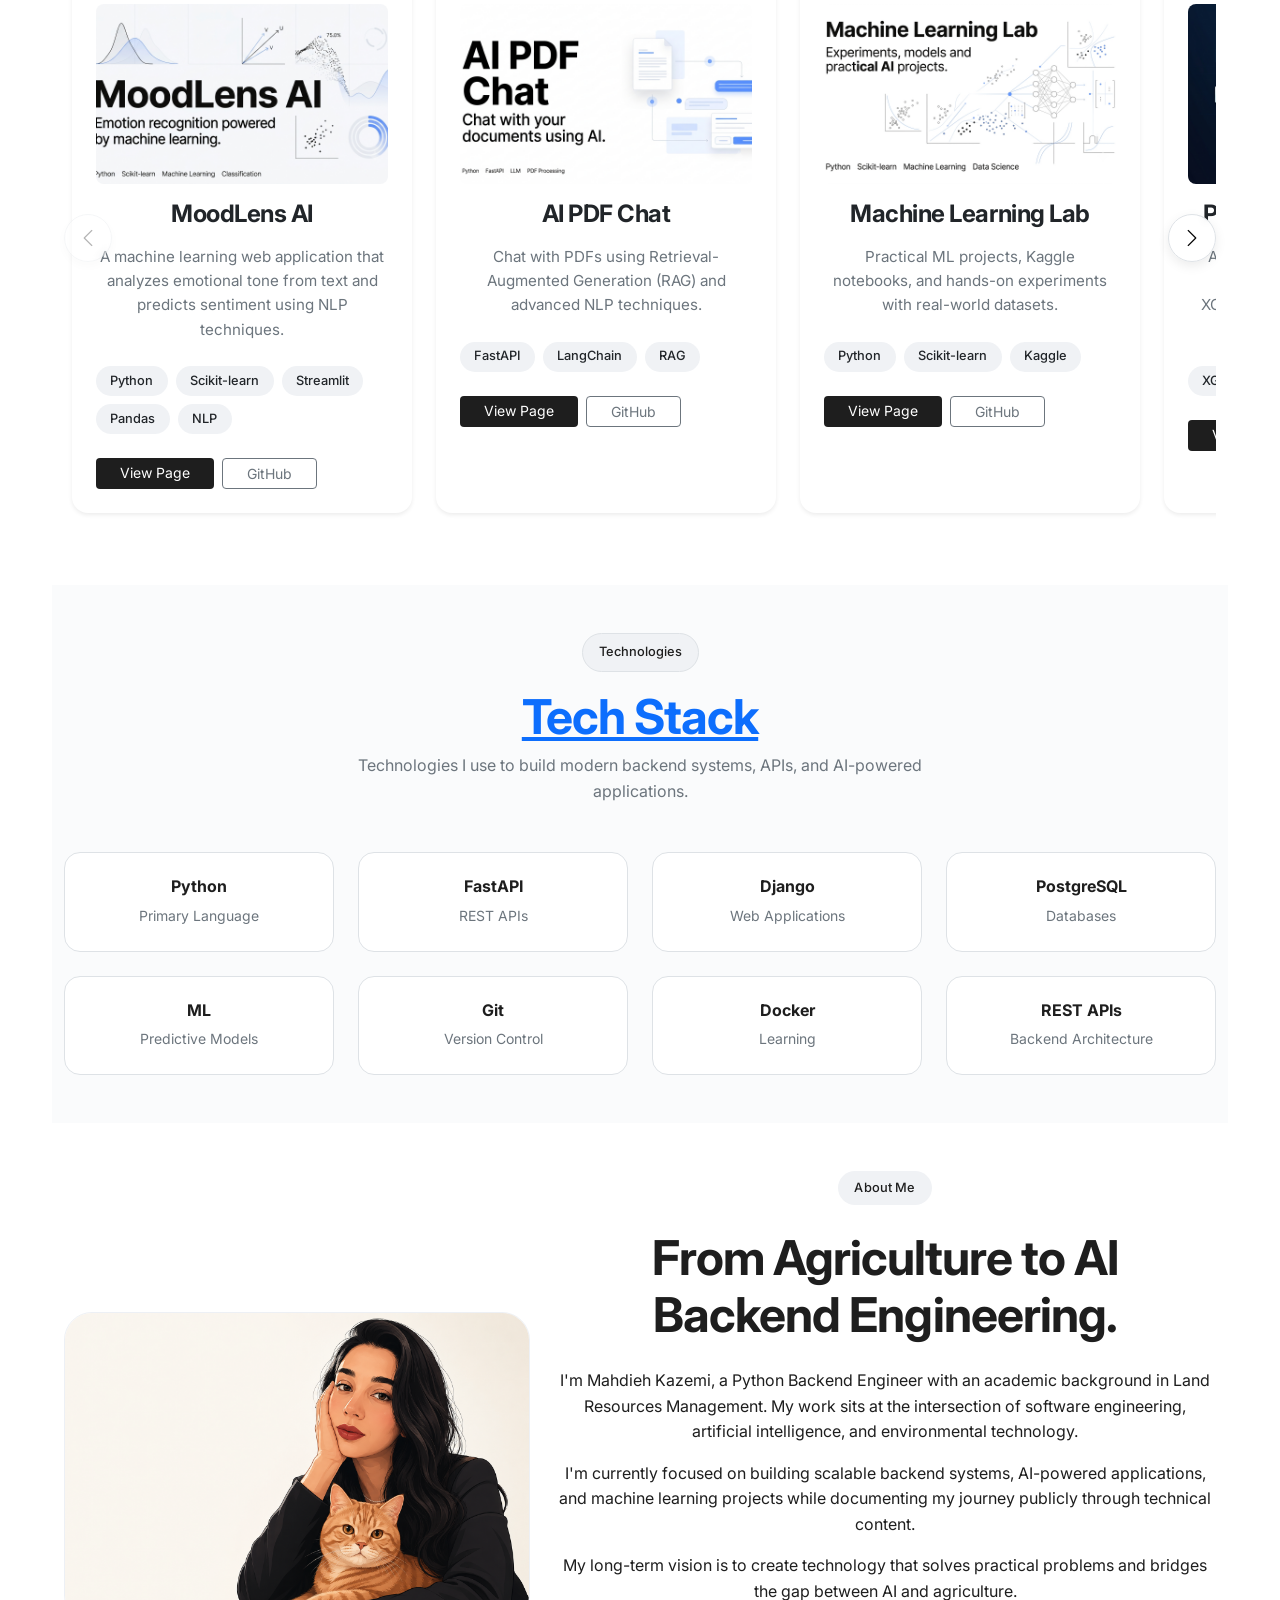
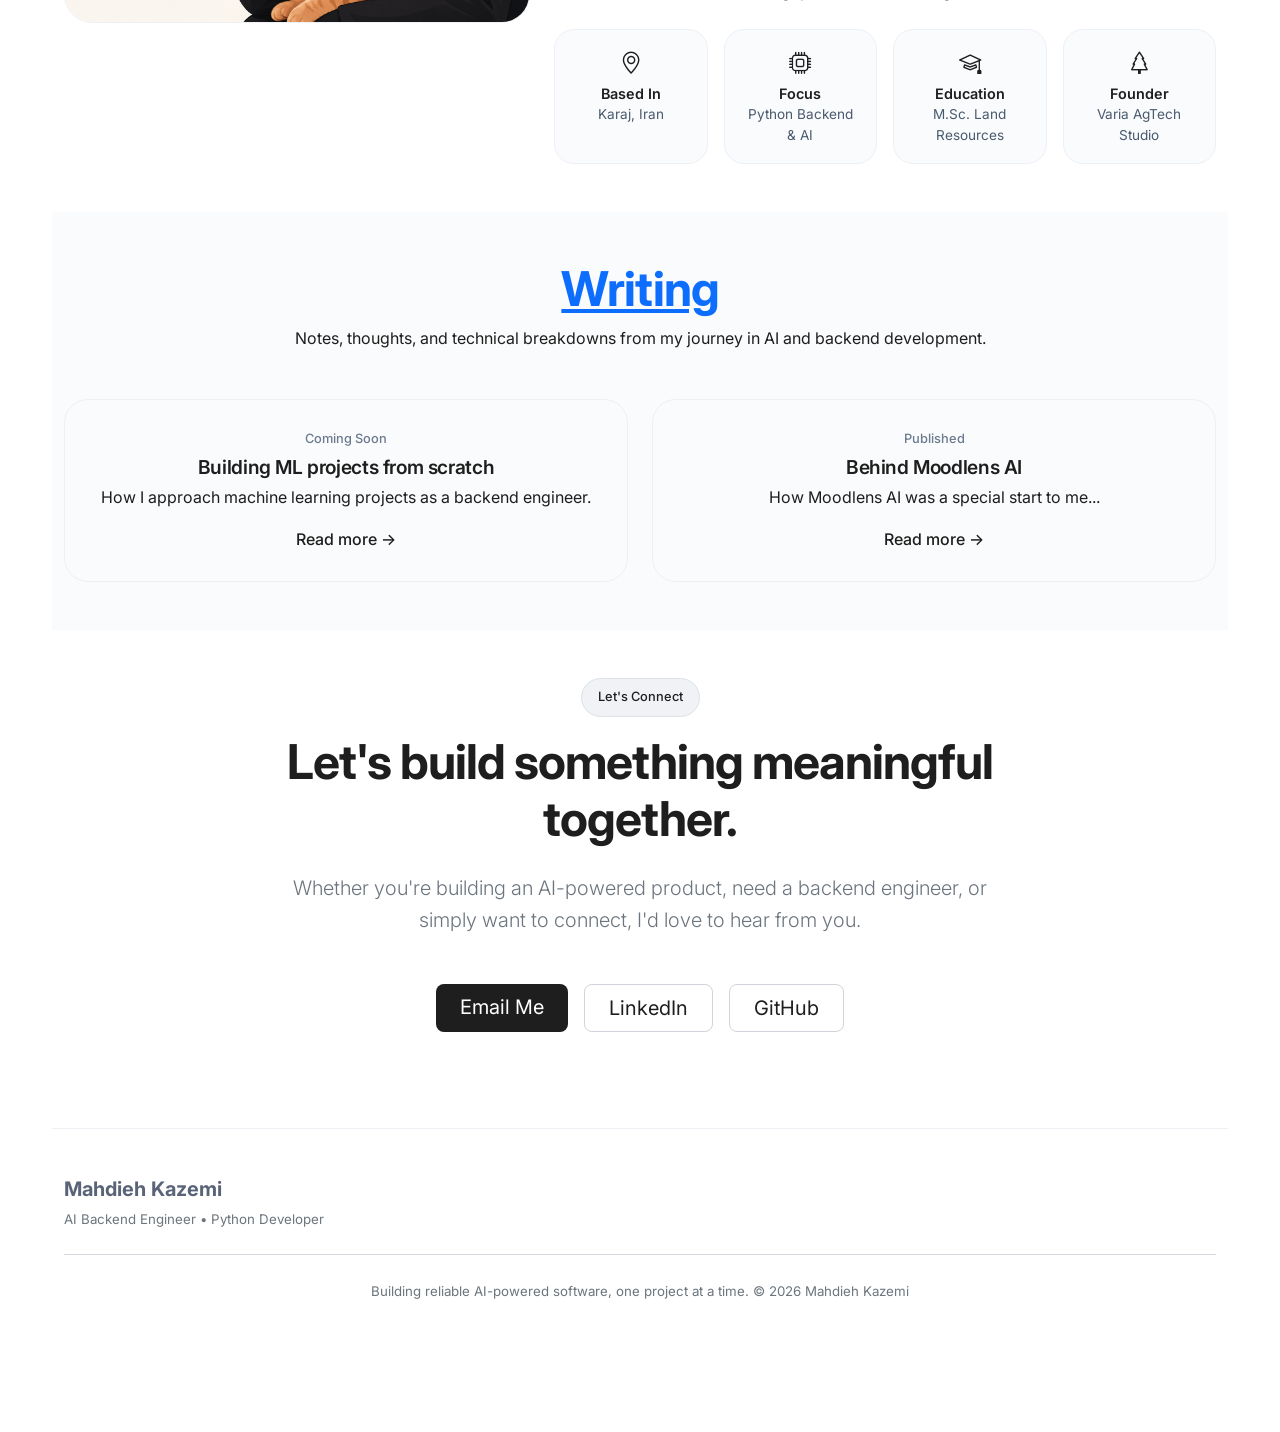
==== commit 7c6d6ada: "add pima diabetes project page and make a project section scrollable in index.html" ====
--- a/index.html
+++ b/index.html
@@ -408,73 +408,183 @@
     <div class="container">
       <div class="text-center mb-4 mb-md-5">
         <span class="badge-soft border mb-3 px-3 py-2 d-inline-block">Portfolio</span>
-        <h2 class="display-5 fw-bold">Selected Projects</h2>
-        <p class="text-secondary col-lg-7 mx-auto px-3">A collection of backend systems, AI applications, and machine learning projects built to solve practical real-world problems.</p>
-      </div>
-      <div class="row g-3 g-md-4">
-        <div class="col-md-6 col-lg-4">
-          <div class="card h-100 border-0 shadow-sm rounded-4">
+        <section class="py-5" id="projects">
+  <div class="container">
+    <div class="text-center mb-5">
+      <h2 class="display-5 fw-bold">
+        <a href="projects.html" class="text-decoration-none text-dark" style="transition: 0.2s;">
+          Selected Projects
+          <i class="bi bi-arrow-right ms-2" style="font-size: 1.8rem; opacity: 0.5;"></i>
+        </a>
+      </h2>
+      <p class="text-secondary col-lg-7 mx-auto px-3">A collection of backend systems, AI applications, and machine learning projects built to solve practical real-world problems.</p>
+    </div>
+
+    <!-- ===== SCROLLABLE PROJECTS ===== -->
+    <div class="position-relative">
+      <!-- Scroll Buttons -->
+      <button class="btn btn-light border rounded-circle position-absolute top-50 start-0 translate-middle-y d-none d-md-flex align-items-center justify-content-center" 
+              id="scrollLeft" style="width: 48px; height: 48px; z-index: 10; box-shadow: 0 4px 12px rgba(0,0,0,0.08); background: rgba(255,255,255,0.9); backdrop-filter: blur(4px);">
+        <i class="bi bi-chevron-left fs-5"></i>
+      </button>
+      <button class="btn btn-light border rounded-circle position-absolute top-50 end-0 translate-middle-y d-none d-md-flex align-items-center justify-content-center" 
+              id="scrollRight" style="width: 48px; height: 48px; z-index: 10; box-shadow: 0 4px 12px rgba(0,0,0,0.08); background: rgba(255,255,255,0.9); backdrop-filter: blur(4px);">
+        <i class="bi bi-chevron-right fs-5"></i>
+      </button>
+
+      <!-- Scrollable Container -->
+      <div class="overflow-auto pb-4" id="projectsScroll" style="scroll-behavior: smooth; scrollbar-width: thin; -webkit-overflow-scrolling: touch;">
+        <div class="d-flex gap-3 gap-md-4" style="width: max-content; padding: 0 0.5rem;">
+          
+          <!-- Project 1: MoodLens AI -->
+          <div class="card border-0 shadow-sm rounded-4" style="width: 340px; min-width: 320px; flex-shrink: 0;">
             <div class="card-body p-3 p-md-4">
               <span class="badge bg-success-subtle text-success mb-3 d-inline-block">Prototype</span>
-              <div class="project-image">
-                <img src="assets/images/projects/moodlens-cover.png" alt="MoodLens AI" class="img-fluid rounded-3">
-              </div>
-              <h3 class="h4 fw-bold mb-3 mt-2">Moodlens AI</h3>
-              <p class="text-secondary mb-4">A machine learning web application that analyzes emotional tone from text and predicts sentiment using NLP techniques.</p>
+              <div class="project-image mb-3">
+                <img src="assets/images/projects/moodlens-cover.png" alt="MoodLens AI" class="img-fluid rounded-3" style="width: 100%; height: 180px; object-fit: cover;">
+              </div>
+              <h3 class="h4 fw-bold mb-3 mt-2">MoodLens AI</h3>
+              <p class="text-secondary mb-4" style="font-size: 0.95rem;">A machine learning web application that analyzes emotional tone from text and predicts sentiment using NLP techniques.</p>
               <div class="mb-4 d-flex flex-wrap gap-2">
-                <span class="chip">Python</span>
-                <span class="chip">Scikit-learn</span>
-                <span class="chip">Streamlit</span>
-                <span class="chip">Pandas</span>
-                <span class="chip">NLP</span>
-              </div>
-                <a href="moodlens.html" class="btn btn-outline-dark">View Page</a>
-              <a href="https://github.com/mahkzmi/MoodLensAI.git" class="btn btn-outline-dark">View Project on Github</a>
-            </div>
-          </div>
-        </div>
-        <div class="col-md-6 col-lg-4">
-          <div class="card h-100 border-0 shadow-sm rounded-4">
+                <span class="chip" style="background: #f0f2f5; padding: 0.3rem 0.9rem; border-radius: 40px; font-size: 0.8rem;">Python</span>
+                <span class="chip" style="background: #f0f2f5; padding: 0.3rem 0.9rem; border-radius: 40px; font-size: 0.8rem;">Scikit-learn</span>
+                <span class="chip" style="background: #f0f2f5; padding: 0.3rem 0.9rem; border-radius: 40px; font-size: 0.8rem;">Streamlit</span>
+                <span class="chip" style="background: #f0f2f5; padding: 0.3rem 0.9rem; border-radius: 40px; font-size: 0.8rem;">Pandas</span>
+                <span class="chip" style="background: #f0f2f5; padding: 0.3rem 0.9rem; border-radius: 40px; font-size: 0.8rem;">NLP</span>
+              </div>
+              <div class="d-flex flex-wrap gap-2">
+                <a href="moodlens.html" class="btn btn-dark btn-sm px-4">View Page</a>
+                <a href="https://github.com/mahkzmi/MoodLensAI.git" class="btn btn-outline-secondary btn-sm px-4">GitHub</a>
+              </div>
+            </div>
+          </div>
+
+          <!-- Project 2: AI PDF Chat -->
+          <div class="card border-0 shadow-sm rounded-4" style="width: 340px; min-width: 320px; flex-shrink: 0;">
             <div class="card-body p-3 p-md-4">
               <span class="badge bg-warning-subtle text-warning mb-3 d-inline-block">In Debugging Phase</span>
-              <div class="project-image">
-                <img src="assets/images/projects/aipdfchat-cover.png" alt="PDF Chat AI" class="img-fluid rounded-3">
+              <div class="project-image mb-3">
+                <img src="assets/images/projects/aipdfchat-cover.png" alt="PDF Chat AI" class="img-fluid rounded-3" style="width: 100%; height: 180px; object-fit: cover;">
               </div>
               <h3 class="h4 fw-bold mb-3">AI PDF Chat</h3>
-              <p class="text-secondary mb-4">Chat with PDFs using Retrieval-Augmented Generation (RAG).</p>
+              <p class="text-secondary mb-4" style="font-size: 0.95rem;">Chat with PDFs using Retrieval-Augmented Generation (RAG) and advanced NLP techniques.</p>
               <div class="mb-4 d-flex flex-wrap gap-2">
-                <span class="chip">FastAPI</span>
-                <span class="chip">LangChain</span>
-                <span class="chip">RAG</span>
-              </div>
-              <a href="ai-pdf-chat.html" class="btn btn-outline-dark">View Page</a>
-                <a href="https://github.com/mahkzmi/AI-PDF-Chat.git" class="btn btn-outline-dark">View Project on Github</a>
-
-            </div>
-          </div>
-        </div>
-        <div class="col-md-6 col-lg-4">
-          <div class="card h-100 border-0 shadow-sm rounded-4">
+                <span class="chip" style="background: #f0f2f5; padding: 0.3rem 0.9rem; border-radius: 40px; font-size: 0.8rem;">FastAPI</span>
+                <span class="chip" style="background: #f0f2f5; padding: 0.3rem 0.9rem; border-radius: 40px; font-size: 0.8rem;">LangChain</span>
+                <span class="chip" style="background: #f0f2f5; padding: 0.3rem 0.9rem; border-radius: 40px; font-size: 0.8rem;">RAG</span>
+              </div>
+              <div class="d-flex flex-wrap gap-2">
+                <a href="ai-pdf-chat.html" class="btn btn-dark btn-sm px-4">View Page</a>
+                <a href="https://github.com/mahkzmi/AI-PDF-Chat.git" class="btn btn-outline-secondary btn-sm px-4">GitHub</a>
+              </div>
+            </div>
+          </div>
+
+          <!-- Project 3: Machine Learning Lab -->
+          <div class="card border-0 shadow-sm rounded-4" style="width: 340px; min-width: 320px; flex-shrink: 0;">
             <div class="card-body p-3 p-md-4">
               <span class="badge bg-primary-subtle text-primary mb-3 d-inline-block">Learning Journey</span>
-            <div class="project-image">
-                <img src="assets/images/projects/ml-lab-cover.png" alt="Machine Learning Lab Cover" class="img-fluid rounded-3">
+              <div class="project-image mb-3">
+                <img src="assets/images/projects/ml-lab-cover.png" alt="Machine Learning Lab Cover" class="img-fluid rounded-3" style="width: 100%; height: 180px; object-fit: cover;">
               </div>
               <h3 class="h4 fw-bold mb-3">Machine Learning Lab</h3>
-              <p class="text-secondary mb-4">Practical ML projects, Kaggle notebooks, and experiments.</p>
+              <p class="text-secondary mb-4" style="font-size: 0.95rem;">Practical ML projects, Kaggle notebooks, and hands-on experiments with real-world datasets.</p>
               <div class="mb-4 d-flex flex-wrap gap-2">
-                <span class="chip">Python</span>
-                <span class="chip">Scikit-learn</span>
-                <span class="chip">Kaggle</span>
-              </div>
-              <a href="ml-lab.html" class="btn btn-outline-dark">View Page</a>
-            </div>
-          </div>
-        </div>
-      </div>
-    </div>
-  </section>
-
+                <span class="chip" style="background: #f0f2f5; padding: 0.3rem 0.9rem; border-radius: 40px; font-size: 0.8rem;">Python</span>
+                <span class="chip" style="background: #f0f2f5; padding: 0.3rem 0.9rem; border-radius: 40px; font-size: 0.8rem;">Scikit-learn</span>
+                <span class="chip" style="background: #f0f2f5; padding: 0.3rem 0.9rem; border-radius: 40px; font-size: 0.8rem;">Kaggle</span>
+              </div>
+              <div class="d-flex flex-wrap gap-2">
+                <a href="ml-lab.html" class="btn btn-dark btn-sm px-4">View Page</a>
+                <a href="#" class="btn btn-outline-secondary btn-sm px-4">GitHub</a>
+              </div>
+            </div>
+          </div>
+
+          <!-- Project 4: NEW PROJECT - Pima Diabtes-->
+          <div class="card border-0 shadow-sm rounded-4" style="width: 340px; min-width: 320px; flex-shrink: 0;">
+            <div class="card-body p-3 p-md-4">
+              <span class="badge bg-info-subtle text-info mb-3 d-inline-block">Planned</span>
+              <div class="project-image mb-3">
+                <img src="assets/images/writing/diabetes-cover.png" alt="API Gateway" class="img-fluid rounded-3" style="width: 100%; height: 180px; object-fit: cover; background: #f0f2f5; display: flex; align-items: center; justify-content: center; color: #6b7a8f;">
+              </div>
+              <h3 class="h4 fw-bold mb-3">Pima Diabetes Predictor</h3>
+              <p class="text-secondary mb-4" style="font-size: 0.95rem;">A deep dive into building a diabetes prediction model: data cleaning, XGBoost, hyperparameter tuning, and lessons learned.</p>
+              <div class="mb-4 d-flex flex-wrap gap-2">
+                <span class="chip" style="background: #f0f2f5; padding: 0.3rem 0.9rem; border-radius: 40px; font-size: 0.8rem;">XGBoost</span>
+                <span class="chip" style="background: #f0f2f5; padding: 0.3rem 0.9rem; border-radius: 40px; font-size: 0.8rem;">Redis</span>
+                <span class="chip" style="background: #f0f2f5; padding: 0.3rem 0.9rem; border-radius: 40px; font-size: 0.8rem;">JWT</span>
+              </div>
+              <div class="d-flex flex-wrap gap-2">
+                <a href="writing/diabetes-predictor.html" class="btn btn-dark btn-sm px-4">View Page</a>
+                <a href="coming_soon.html" class="btn btn-outline-secondary btn-sm px-4">GitHub</a>
+              </div>
+            </div>
+          </div>
+
+        </div>
+      </div>
+    </div>
+
+    <!-- Scroll Progress / Indicator -->
+    <div class="text-center mt-4 d-md-none">
+      <small class="text-muted-soft"><i class="bi bi-arrow-left-right me-1"></i> Scroll to see more projects</small>
+    </div>
+  </div>
+</section>
+
+<script>
+  (function() {
+    const scrollContainer = document.getElementById('projectsScroll');
+    const scrollLeftBtn = document.getElementById('scrollLeft');
+    const scrollRightBtn = document.getElementById('scrollRight');
+
+    if (scrollContainer && scrollLeftBtn && scrollRightBtn) {
+      // Check if scrolling is needed
+      function checkScrollButtons() {
+        const maxScroll = scrollContainer.scrollWidth - scrollContainer.clientWidth;
+        if (maxScroll <= 0) {
+          scrollLeftBtn.style.display = 'none';
+          scrollRightBtn.style.display = 'none';
+          return;
+        }
+        scrollLeftBtn.style.display = 'flex';
+        scrollRightBtn.style.display = 'flex';
+        
+        // Disable buttons at edges
+        if (scrollContainer.scrollLeft <= 0) {
+          scrollLeftBtn.style.opacity = '0.3';
+          scrollLeftBtn.style.pointerEvents = 'none';
+        } else {
+          scrollLeftBtn.style.opacity = '1';
+          scrollLeftBtn.style.pointerEvents = 'auto';
+        }
+        
+        if (scrollContainer.scrollLeft >= maxScroll - 2) {
+          scrollRightBtn.style.opacity = '0.3';
+          scrollRightBtn.style.pointerEvents = 'none';
+        } else {
+          scrollRightBtn.style.opacity = '1';
+          scrollRightBtn.style.pointerEvents = 'auto';
+        }
+      }
+
+      scrollLeftBtn.addEventListener('click', function() {
+        scrollContainer.scrollBy({ left: -320, behavior: 'smooth' });
+      });
+
+      scrollRightBtn.addEventListener('click', function() {
+        scrollContainer.scrollBy({ left: 320, behavior: 'smooth' });
+      });
+
+      scrollContainer.addEventListener('scroll', checkScrollButtons);
+      window.addEventListener('resize', checkScrollButtons);
+      
+      // Initial check after layout
+      setTimeout(checkScrollButtons, 100);
+    }
+  })();
+</script>
   <!-- ===== TECH STACK ===== -->
   <section id="stack" class="py-4 py-md-5 bg-soft-white">
     <div class="container">
